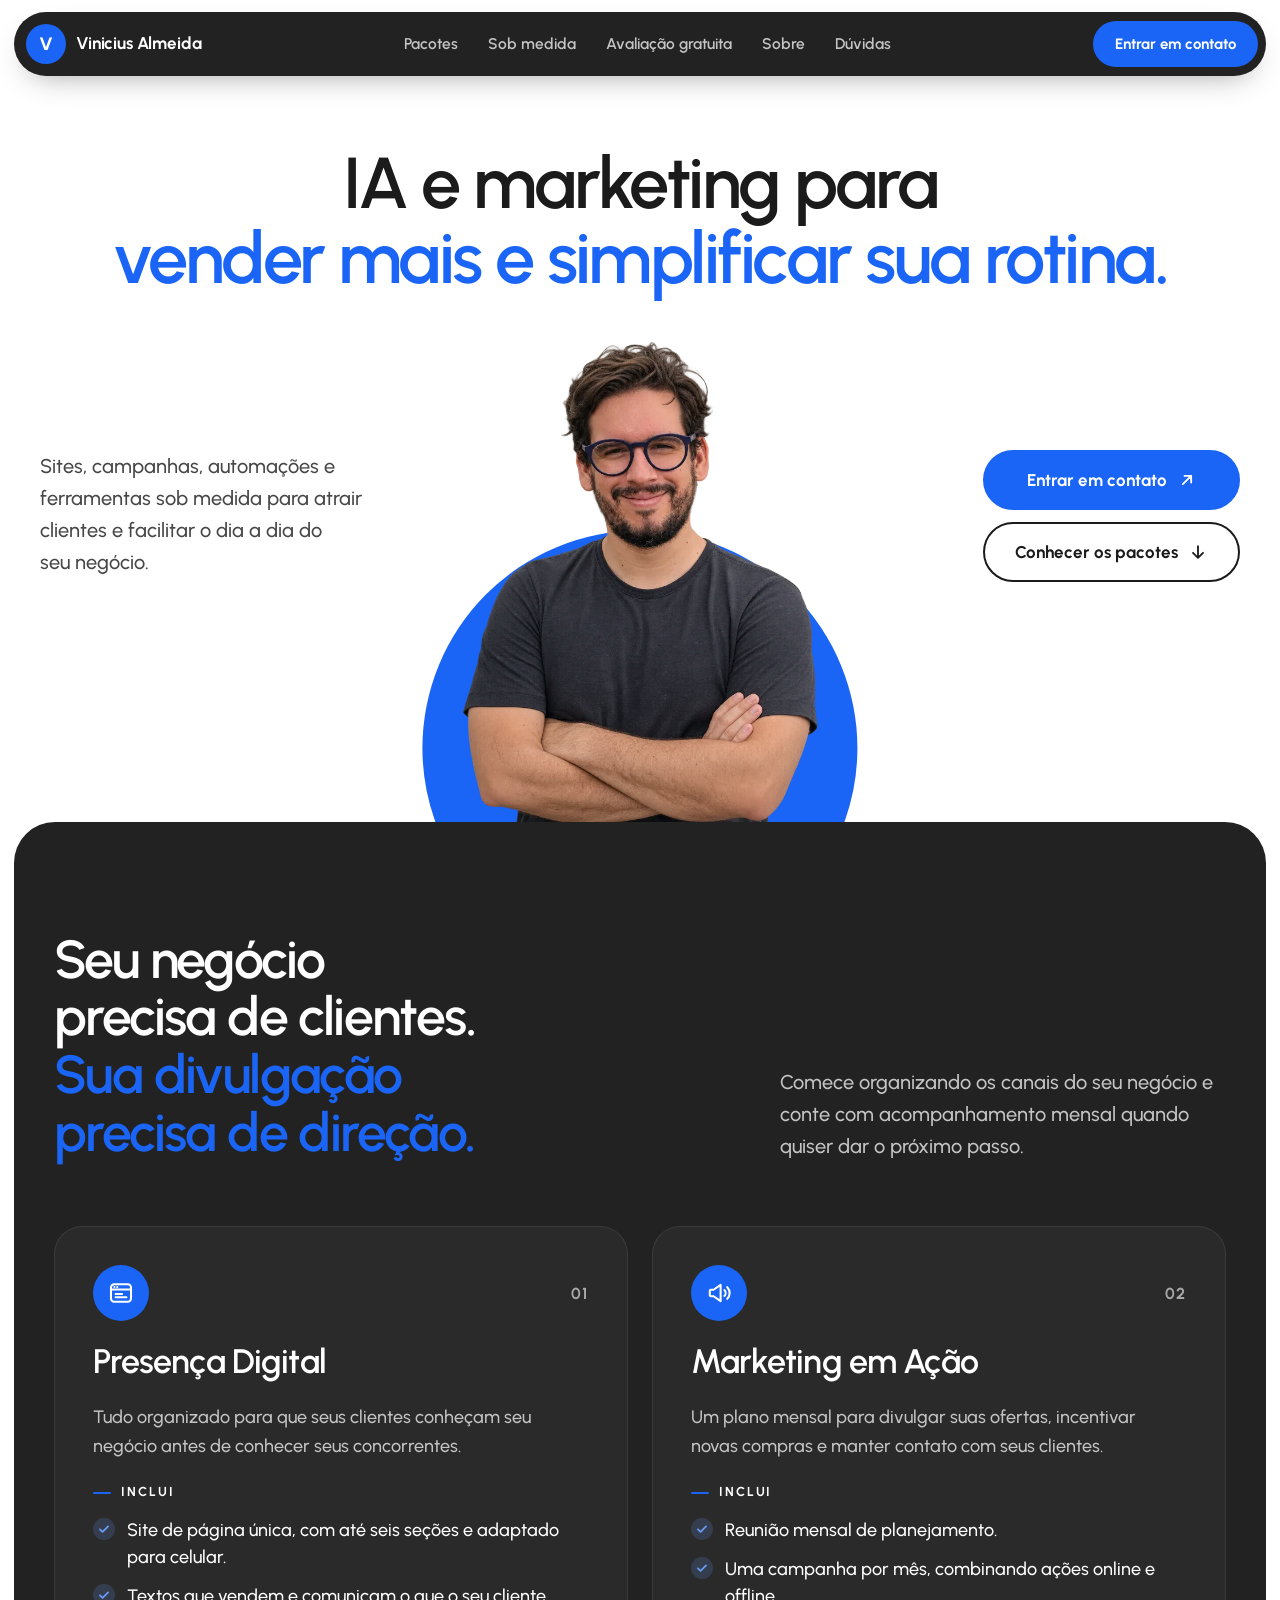
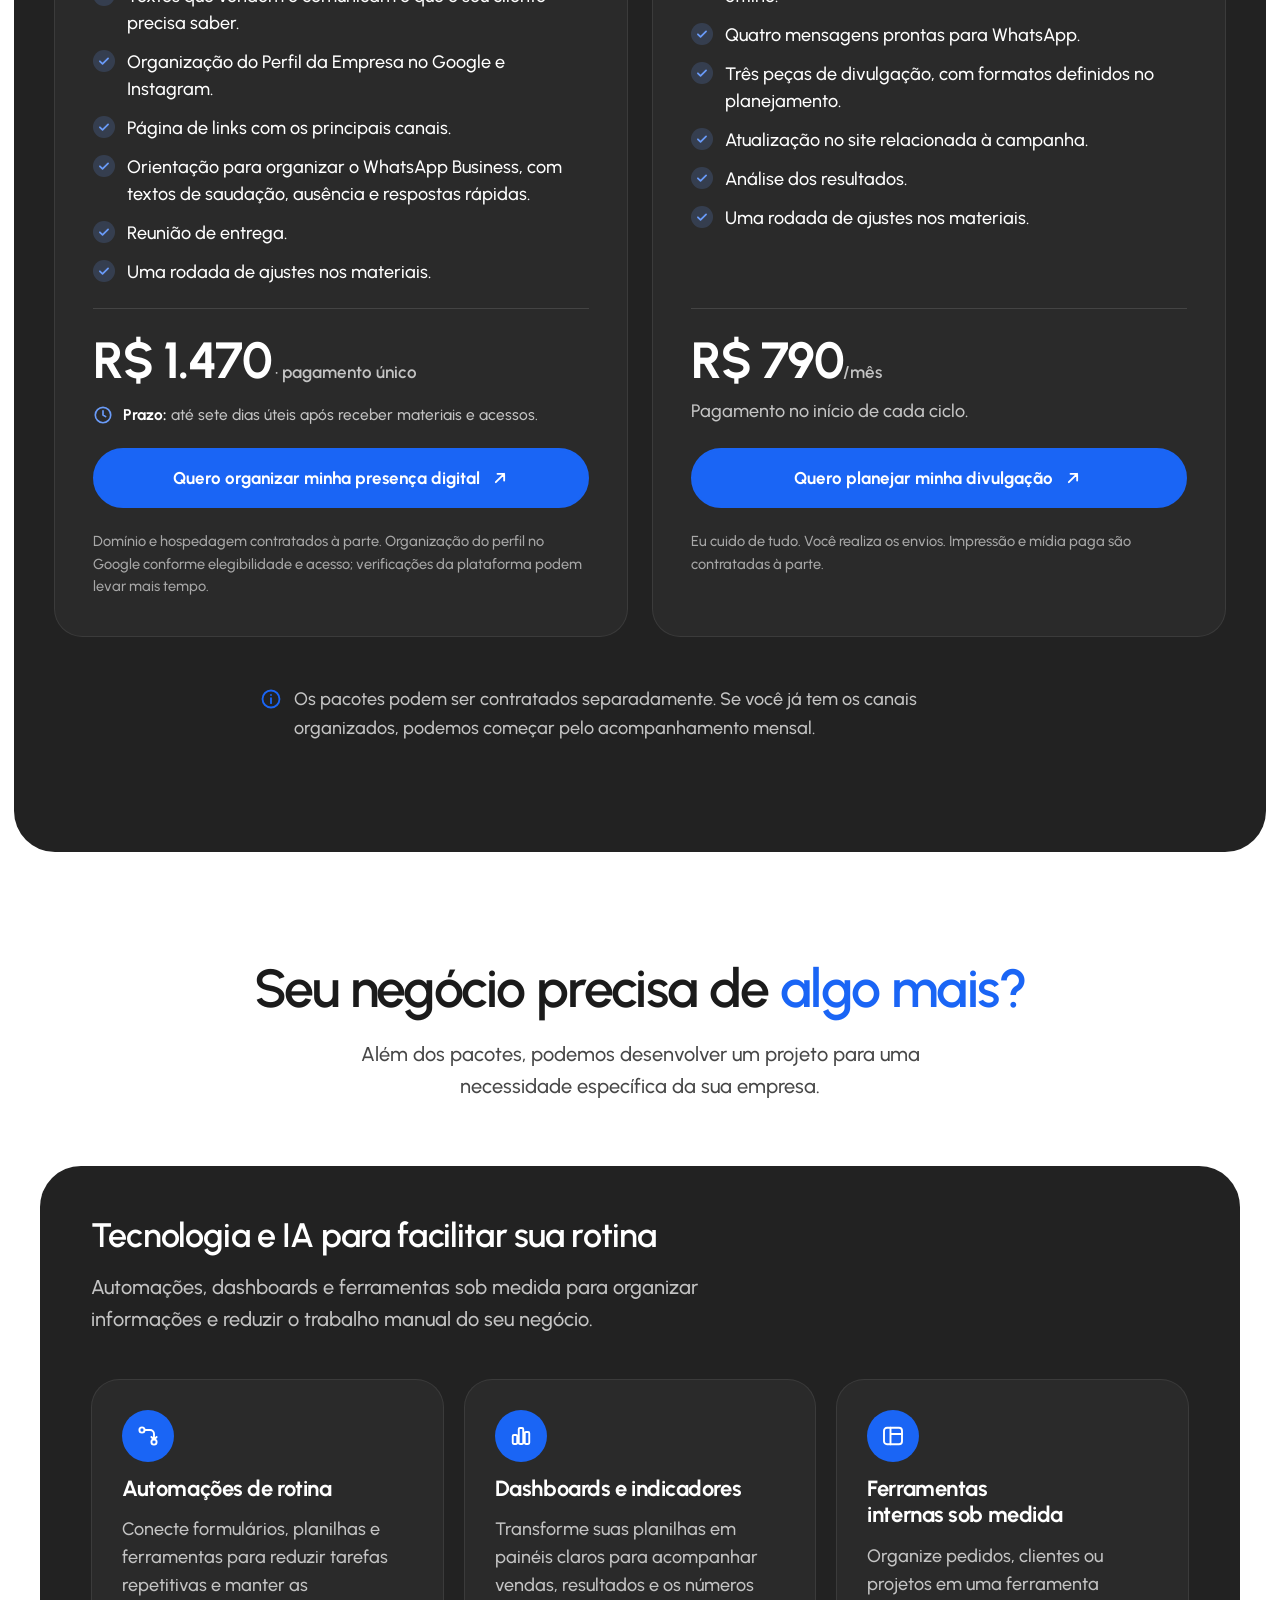
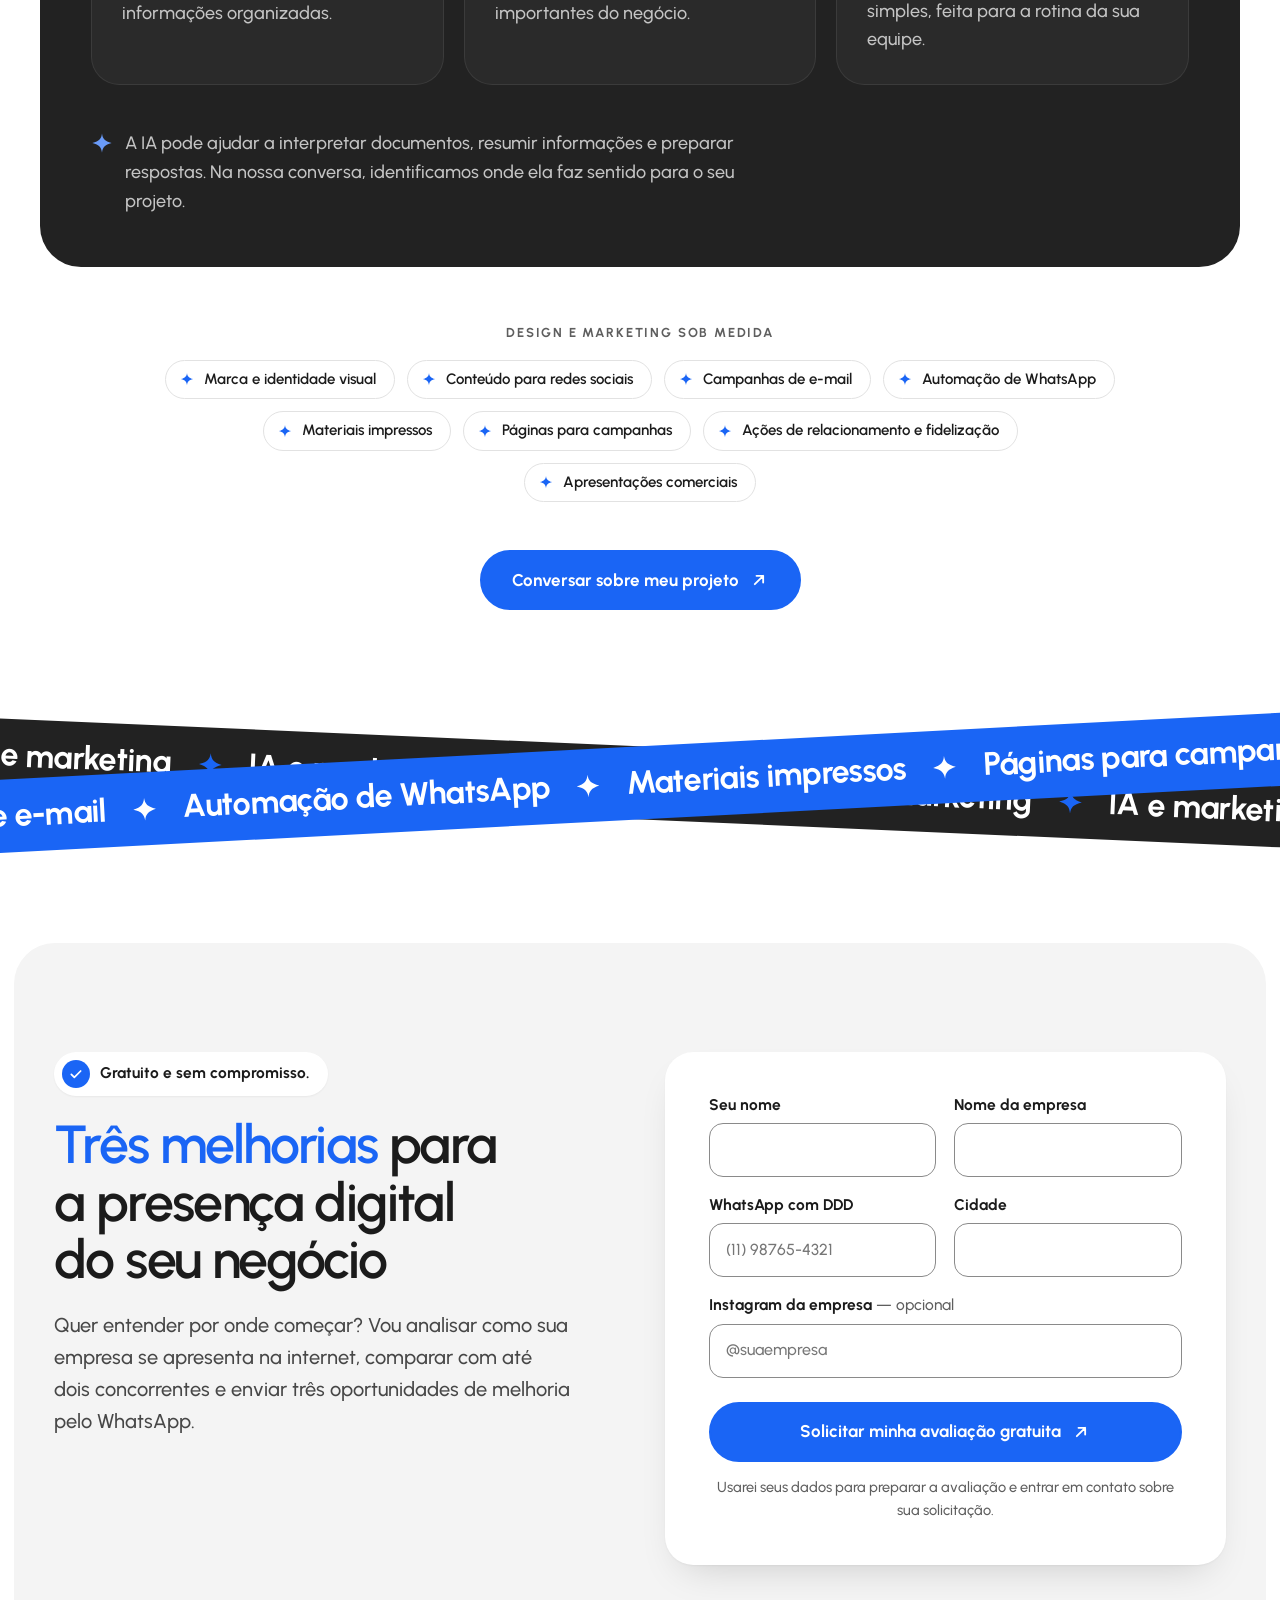
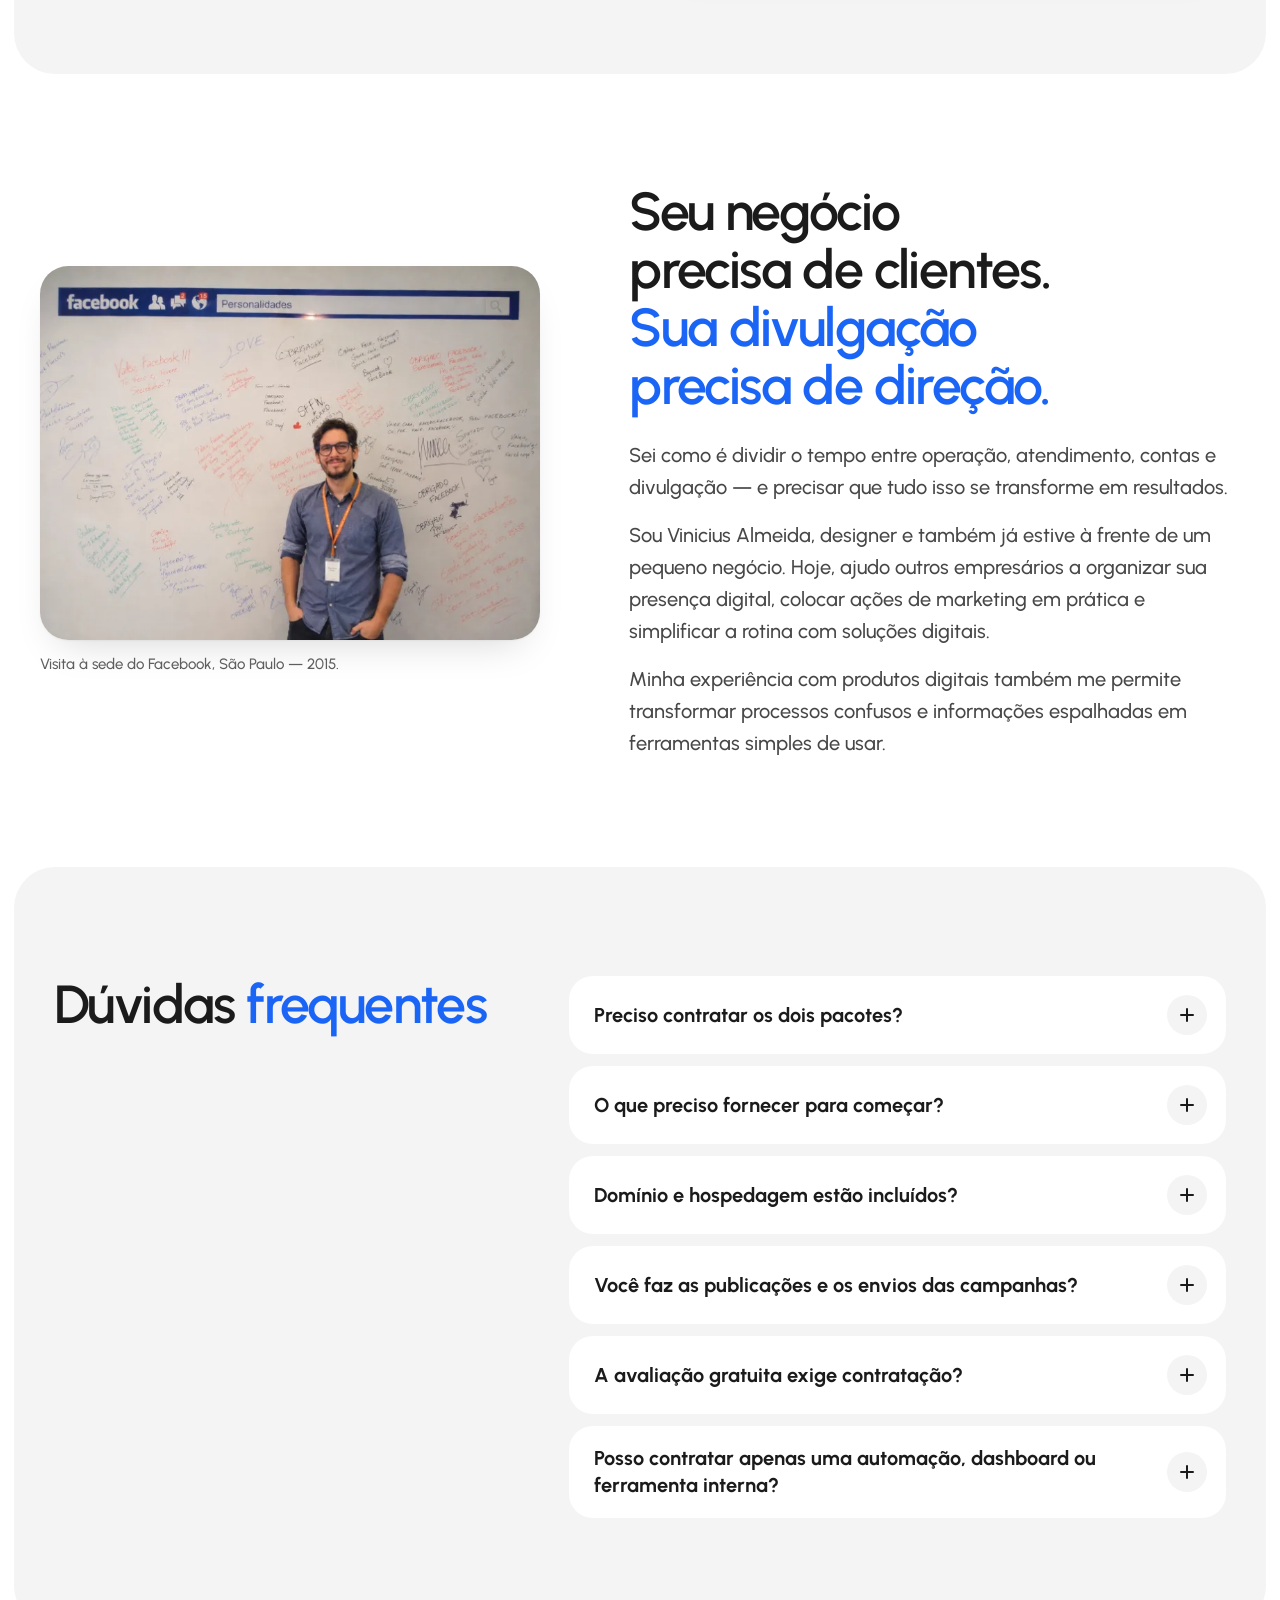
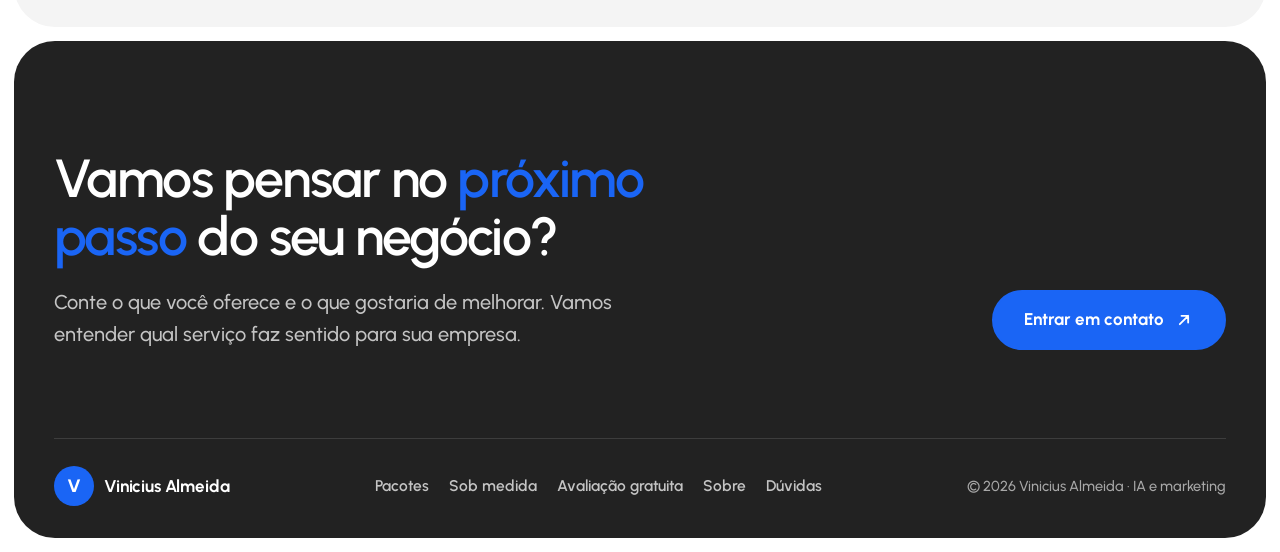
==== site/index.html @ 9812b0c0 "Reposiciona o site como IA e marketing - Abertura, título da página, descrições, rodapé e imagem de " ====
<!doctype html>
<html lang="pt-BR" class="no-js">
<head>
  <meta charset="utf-8">
  <meta name="viewport" content="width=device-width, initial-scale=1">
  <title>Vinicius Almeida · IA e marketing para pequenos negócios</title>
  <meta name="description" content="IA e marketing para pequenos negócios: sites, campanhas, automações e ferramentas sob medida para vender mais e simplificar a rotina. Avaliação gratuita.">
  <meta name="theme-color" content="#ffffff">

  <!-- Compartilhamento (WhatsApp, Facebook, LinkedIn, X) -->
  <meta property="og:type" content="website">
  <meta property="og:locale" content="pt_BR">
  <meta property="og:site_name" content="Vinicius Almeida · IA e marketing">
  <meta property="og:title" content="Vinicius Almeida · IA e marketing para pequenos negócios">
  <meta property="og:description" content="Sites, campanhas, automações e ferramentas sob medida para atrair clientes e facilitar o dia a dia do seu negócio.">
  <!-- Endereço do site. Com domínio próprio, troque "https://darling-griffin-170881.netlify.app"
       pelo domínio nestas três linhas (canonical, og:url e og:image). -->
  <link rel="canonical" href="https://darling-griffin-170881.netlify.app/">
  <meta property="og:url" content="https://darling-griffin-170881.netlify.app/">
  <meta property="og:image" content="https://darling-griffin-170881.netlify.app/assets/img/og-image.jpg">
  <meta property="og:image:width" content="1200">
  <meta property="og:image:height" content="630">
  <meta property="og:image:alt" content="Vinicius Almeida · IA e marketing para vender mais e simplificar sua rotina.">
  <meta name="twitter:card" content="summary_large_image">

  <link rel="icon" href="favicon.svg" type="image/svg+xml">
  <link rel="apple-touch-icon" href="assets/img/apple-touch-icon.png">

  <link rel="preconnect" href="https://fonts.googleapis.com">
  <link rel="preconnect" href="https://fonts.gstatic.com" crossorigin>
  <link rel="stylesheet" href="https://fonts.googleapis.com/css2?family=Urbanist:wght@400..800&display=swap">
  <link rel="stylesheet" href="assets/css/styles.css">

  <script>document.documentElement.classList.replace('no-js', 'js');</script>
  <script src="assets/js/config.js" defer></script>
  <script src="assets/js/main.js" defer></script>
</head>
<body>
  <a class="skip-link" href="#conteudo">Pular para o conteúdo</a>

  <!-- Ícones reutilizados na página -->
  <svg class="sprite" aria-hidden="true" focusable="false" xmlns="http://www.w3.org/2000/svg">
    <symbol id="i-arrow-up-right" viewBox="0 0 24 24"><path d="M7 17 17 7M9 7h8v8" fill="none" stroke="currentColor" stroke-width="2.2" stroke-linecap="round" stroke-linejoin="round"/></symbol>
    <symbol id="i-arrow-down" viewBox="0 0 24 24"><path d="M12 5v14m-6-6 6 6 6-6" fill="none" stroke="currentColor" stroke-width="2.2" stroke-linecap="round" stroke-linejoin="round"/></symbol>
    <symbol id="i-check" viewBox="0 0 24 24"><path d="m5 12.5 4.5 4.5L19 7.5" fill="none" stroke="currentColor" stroke-width="2.6" stroke-linecap="round" stroke-linejoin="round"/></symbol>
    <symbol id="i-spark" viewBox="0 0 24 24"><path d="M12 1.5c.7 5.6 2.9 8.4 10.5 10.5-7.6 2.1-9.8 4.9-10.5 10.5-.7-5.6-2.9-8.4-10.5-10.5C9.1 9.9 11.3 7.1 12 1.5Z" fill="currentColor"/></symbol>
    <symbol id="i-info" viewBox="0 0 24 24"><g fill="none" stroke="currentColor" stroke-width="2" stroke-linecap="round"><circle cx="12" cy="12" r="9.25"/><path d="M12 11v5.5M12 7.6v.01"/></g></symbol>
    <symbol id="i-clock" viewBox="0 0 24 24"><g fill="none" stroke="currentColor" stroke-width="2" stroke-linecap="round" stroke-linejoin="round"><circle cx="12" cy="12" r="9.25"/><path d="M12 7v5l3.2 2"/></g></symbol>
    <symbol id="i-browser" viewBox="0 0 24 24"><g fill="none" stroke="currentColor" stroke-width="1.9" stroke-linecap="round" stroke-linejoin="round"><rect x="2.75" y="4" width="18.5" height="16" rx="3"/><path d="M2.75 8.75h18.5M6 6.4h.01M8.6 6.4h.01M7 13h6M7 16h10"/></g></symbol>
    <symbol id="i-megaphone" viewBox="0 0 24 24"><g fill="none" stroke="currentColor" stroke-width="1.9" stroke-linecap="round" stroke-linejoin="round"><path d="M3.5 10v4a1 1 0 0 0 1 1H7l6.5 4.5v-15L7 9H4.5a1 1 0 0 0-1 1Z"/><path d="M17 9.2a4 4 0 0 1 0 5.6M19.6 6.6a7.6 7.6 0 0 1 0 10.8"/></g></symbol>
    <symbol id="i-flow" viewBox="0 0 24 24"><g fill="none" stroke="currentColor" stroke-width="1.9" stroke-linecap="round" stroke-linejoin="round"><circle cx="6" cy="6" r="2.6"/><circle cx="18" cy="18" r="2.6"/><path d="M8.6 6h5.4a4 4 0 0 1 4 4v5.4M15.4 13l2.6 2.6 2.6-2.6"/></g></symbol>
    <symbol id="i-chart" viewBox="0 0 24 24"><g fill="none" stroke="currentColor" stroke-width="1.9" stroke-linecap="round" stroke-linejoin="round"><rect x="3.75" y="11" width="4.5" height="9" rx="1.2"/><rect x="9.75" y="4" width="4.5" height="16" rx="1.2"/><rect x="15.75" y="8" width="4.5" height="12" rx="1.2"/></g></symbol>
    <symbol id="i-tool" viewBox="0 0 24 24"><g fill="none" stroke="currentColor" stroke-width="1.9" stroke-linecap="round" stroke-linejoin="round"><rect x="3" y="3.75" width="18" height="16.5" rx="3"/><path d="M9.5 3.75v16.5M9.5 10H21"/></g></symbol>
    <symbol id="i-alert" viewBox="0 0 24 24"><g fill="none" stroke="currentColor" stroke-width="2" stroke-linecap="round" stroke-linejoin="round"><path d="M10.3 4.2 2.6 17.5a2 2 0 0 0 1.7 3h15.4a2 2 0 0 0 1.7-3L13.7 4.2a2 2 0 0 0-3.4 0Z"/><path d="M12 9.5v4M12 17v.01"/></g></symbol>
  </svg>

  <!-- Aviso no topo (ex.: condição de Black Friday). Fica oculto até ser ativado em assets/js/config.js → avisoTopo. -->
  <div class="announcement" id="aviso-topo" role="region" aria-label="Aviso" hidden>
    <p class="announcement__inner">
      <svg class="icon" aria-hidden="true" focusable="false"><use href="#i-spark"/></svg>
      <span class="announcement__text"></span>
      <a class="announcement__link" hidden></a>
    </p>
  </div>

  <header class="site-header">
    <div class="site-header__bar">
      <a class="brand" href="#inicio">
        <span class="brand__mark" aria-hidden="true">V</span>
        <span class="brand__name">Vinicius Almeida</span>
      </a>

      <nav class="site-nav" id="site-nav" aria-label="Principal">
        <ul class="site-nav__list">
          <li><a href="#pacotes">Pacotes</a></li>
          <li><a href="#sob-medida">Sob medida</a></li>
          <li><a href="#avaliacao">Avaliação gratuita</a></li>
          <li><a href="#sobre">Sobre</a></li>
          <li><a href="#duvidas">Dúvidas</a></li>
        </ul>
        <a class="btn btn--primary btn--block site-nav__cta" data-whatsapp="contato">Entrar em contato</a>
      </nav>

      <a class="btn btn--primary btn--sm site-header__cta" data-whatsapp="contato">Entrar em contato</a>

      <button class="nav-toggle" type="button" aria-expanded="false" aria-controls="site-nav">
        <span class="sr-only">Abrir menu</span>
        <span class="nav-toggle__bars" aria-hidden="true"></span>
      </button>
    </div>
  </header>

  <main id="conteudo">

    <!-- 1. Abertura -->
    <section class="hero" id="inicio" aria-labelledby="hero-title">
      <div class="container hero__inner">
        <h1 class="hero__title" id="hero-title">IA e marketing para <span class="hl hl--block">vender mais e simplificar sua rotina.</span></h1>

        <div class="hero__grid">
          <p class="hero__lead">Sites, campanhas, automações e ferramentas sob medida para atrair clientes e facilitar o dia a dia do seu negócio.</p>

          <div class="hero__actions">
            <a class="btn btn--primary btn--lg" data-whatsapp="contato">
              Entrar em contato
              <svg class="icon" aria-hidden="true" focusable="false"><use href="#i-arrow-up-right"/></svg>
            </a>
            <a class="btn btn--outline btn--lg" href="#pacotes">
              Conhecer os pacotes
              <svg class="icon" aria-hidden="true" focusable="false"><use href="#i-arrow-down"/></svg>
            </a>
          </div>

          <div class="hero__visual">
            <span class="hero__circle" aria-hidden="true"></span>
            <img class="hero__photo"
                 src="assets/img/vinicius-almeida-960.webp"
                 srcset="assets/img/vinicius-almeida-640.webp 640w, assets/img/vinicius-almeida-960.webp 960w"
                 sizes="(min-width: 1080px) 420px, (min-width: 640px) 360px, 76vw"
                 width="960" height="1280"
                 alt="Vinicius Almeida sorrindo, de óculos e camiseta escura, com os braços cruzados."
                 fetchpriority="high">
          </div>
        </div>
      </div>
    </section>

    <!-- 2. Pacotes -->
    <section class="section section--dark packages" id="pacotes" aria-labelledby="pacotes-title">
      <div class="container">
        <div class="section-head section-head--split">
          <h2 class="section-title" id="pacotes-title">Seu negócio precisa de clientes. <span class="hl hl--block">Sua divulgação precisa de direção.</span></h2>
          <p class="section-intro">Comece organizando os canais do seu negócio e conte com acompanhamento mensal quando quiser dar o próximo passo.</p>
        </div>

        <div class="packages__grid">
          <article class="package" aria-labelledby="pacote-presenca">
            <div class="package__top">
              <span class="package__icon" aria-hidden="true"><svg class="icon"><use href="#i-browser"/></svg></span>
              <span class="package__index" aria-hidden="true">01</span>
            </div>
            <h3 class="package__title" id="pacote-presenca">Presença Digital</h3>
            <p class="package__desc">Tudo organizado para que seus clientes conheçam seu negócio antes de conhecer seus concorrentes.</p>
            <div class="package__includes">
              <p class="package__label">Inclui</p>
              <ul class="checklist" role="list">
                <li>Site de página única, com até seis seções e adaptado para celular.</li>
                <li>Textos que vendem e comunicam o que o seu cliente precisa saber.</li>
                <li>Organização do Perfil da Empresa no Google e Instagram.</li>
                <li>Página de links com os principais canais.</li>
                <li>Orientação para organizar o WhatsApp Business, com textos de saudação, ausência e respostas rápidas.</li>
                <li>Reunião de entrega.</li>
                <li>Uma rodada de ajustes nos materiais.</li>
              </ul>
            </div>
            <div class="package__pricing">
              <p class="price"><span class="price__value">R$ 1.470</span> <span class="price__unit price__unit--stack"><span class="price__sep">· </span>pagamento único</span></p>
              <p class="package__meta">
                <svg class="icon" aria-hidden="true" focusable="false"><use href="#i-clock"/></svg>
                <span><strong>Prazo:</strong> até sete dias úteis após receber materiais e acessos.</span>
              </p>
            </div>
            <a class="btn btn--primary btn--lg btn--block" data-whatsapp="presenca">
              Quero organizar minha presença digital
              <svg class="icon" aria-hidden="true" focusable="false"><use href="#i-arrow-up-right"/></svg>
            </a>
            <p class="package__note">Domínio e hospedagem contratados à parte. Organização do perfil no Google conforme elegibilidade e acesso; verificações da plataforma podem levar mais tempo.</p>
          </article>

          <article class="package" aria-labelledby="pacote-marketing">
            <div class="package__top">
              <span class="package__icon" aria-hidden="true"><svg class="icon"><use href="#i-megaphone"/></svg></span>
              <span class="package__index" aria-hidden="true">02</span>
            </div>
            <h3 class="package__title" id="pacote-marketing">Marketing em Ação</h3>
            <p class="package__desc">Um plano mensal para divulgar suas ofertas, incentivar novas compras e manter contato com seus clientes.</p>
            <div class="package__includes">
              <p class="package__label">Inclui</p>
              <ul class="checklist" role="list">
                <li>Reunião mensal de planejamento.</li>
                <li>Uma campanha por mês, combinando ações online e offline.</li>
                <li>Quatro mensagens prontas para WhatsApp.</li>
                <li>Três peças de divulgação, com formatos definidos no planejamento.</li>
                <li>Atualização no site relacionada à campanha.</li>
                <li>Análise dos resultados.</li>
                <li>Uma rodada de ajustes nos materiais.</li>
              </ul>
            </div>
            <div class="package__pricing">
              <p class="price"><span class="price__value">R$ 790</span><span class="price__unit">/mês</span></p>
              <p class="package__terms">Pagamento no início de cada ciclo.</p>
            </div>
            <a class="btn btn--primary btn--lg btn--block" data-whatsapp="marketing">
              Quero planejar minha divulgação
              <svg class="icon" aria-hidden="true" focusable="false"><use href="#i-arrow-up-right"/></svg>
            </a>
            <p class="package__note">Eu cuido de tudo. Você realiza os envios. Impressão e mídia paga são contratadas à parte.</p>
          </article>
        </div>

        <p class="packages__footnote">
          <svg class="icon" aria-hidden="true" focusable="false"><use href="#i-info"/></svg>
          <span>Os pacotes podem ser contratados separadamente. Se você já tem os canais organizados, podemos começar pelo acompanhamento mensal.</span>
        </p>
      </div>
    </section>

    <!-- 3. Soluções sob medida -->
    <section class="section custom" id="sob-medida" aria-labelledby="sob-medida-title">
      <div class="container">
        <div class="section-head section-head--center">
          <h2 class="section-title" id="sob-medida-title">Seu negócio precisa de <span class="hl">algo mais?</span></h2>
          <p class="section-intro">Além dos pacotes, podemos desenvolver um projeto para uma necessidade específica da sua empresa.</p>
        </div>

        <!-- Nova frente: tecnologia e IA. Projetos com escopo e orçamento próprios: não colocar preços, prazos ou promessas de resultado. -->
        <div class="tech" aria-labelledby="tech-title">
          <div class="tech__head">
            <h3 class="tech__title" id="tech-title">Tecnologia e IA para facilitar sua rotina</h3>
            <p class="tech__desc">Automações, dashboards e ferramentas sob medida para organizar informações e reduzir o trabalho manual do seu negócio.</p>
          </div>

          <ul class="tech__cards" role="list">
            <li class="tech-card">
              <span class="tech-card__icon" aria-hidden="true"><svg class="icon"><use href="#i-flow"/></svg></span>
              <h4 class="tech-card__title">Automações de rotina</h4>
              <p class="tech-card__text">Conecte formulários, planilhas e ferramentas para reduzir tarefas repetitivas e manter as informações organizadas.</p>
            </li>
            <li class="tech-card">
              <span class="tech-card__icon" aria-hidden="true"><svg class="icon"><use href="#i-chart"/></svg></span>
              <h4 class="tech-card__title">Dashboards e indicadores</h4>
              <p class="tech-card__text">Transforme suas planilhas em painéis claros para acompanhar vendas, resultados e os números importantes do negócio.</p>
            </li>
            <li class="tech-card">
              <span class="tech-card__icon" aria-hidden="true"><svg class="icon"><use href="#i-tool"/></svg></span>
              <h4 class="tech-card__title">Ferramentas internas sob medida</h4>
              <p class="tech-card__text">Organize pedidos, clientes ou projetos em uma ferramenta simples, feita para a rotina da sua equipe.</p>
            </li>
          </ul>

          <p class="tech__ai">
            <svg class="icon" aria-hidden="true" focusable="false"><use href="#i-spark"/></svg>
            <span>A IA pode ajudar a interpretar documentos, resumir informações e preparar respostas. Na nossa conversa, identificamos onde ela faz sentido para o seu projeto.</span>
          </p>
        </div>

        <!-- Serviços de design e marketing: lista complementar, com destaque menor que os cards acima. -->
        <div class="custom__more">
          <p class="custom__more-label">Design e marketing sob medida</p>
          <ul class="chips" role="list">
            <li>Marca e identidade visual</li>
            <li>Conteúdo para redes sociais</li>
            <li>Campanhas de e-mail</li>
            <li>Automação de WhatsApp</li>
            <li>Materiais impressos</li>
            <li>Páginas para campanhas</li>
            <li>Ações de relacionamento e fidelização</li>
            <li>Apresentações comerciais</li>
          </ul>
        </div>

        <div class="custom__cta">
          <a class="btn btn--primary btn--lg" data-whatsapp="sobMedida">
            Conversar sobre meu projeto
            <svg class="icon" aria-hidden="true" focusable="false"><use href="#i-arrow-up-right"/></svg>
          </a>
        </div>
      </div>

      <!-- Faixas decorativas (o conteúdo já está na lista acima) -->
      <div class="ribbons" aria-hidden="true">
        <div class="ribbon ribbon--back">
          <span>IA e marketing</span><svg class="icon"><use href="#i-spark"/></svg>
          <span>IA e marketing</span><svg class="icon"><use href="#i-spark"/></svg>
          <span>IA e marketing</span><svg class="icon"><use href="#i-spark"/></svg>
          <span>IA e marketing</span><svg class="icon"><use href="#i-spark"/></svg>
          <span>IA e marketing</span><svg class="icon"><use href="#i-spark"/></svg>
          <span>IA e marketing</span><svg class="icon"><use href="#i-spark"/></svg>
          <span>IA e marketing</span>
        </div>
        <div class="ribbon ribbon--front">
          <span>Marca e identidade visual</span><svg class="icon"><use href="#i-spark"/></svg>
          <span>Conteúdo para redes sociais</span><svg class="icon"><use href="#i-spark"/></svg>
          <span>Campanhas de e-mail</span><svg class="icon"><use href="#i-spark"/></svg>
          <span>Automação de WhatsApp</span><svg class="icon"><use href="#i-spark"/></svg>
          <span>Materiais impressos</span><svg class="icon"><use href="#i-spark"/></svg>
          <span>Páginas para campanhas</span><svg class="icon"><use href="#i-spark"/></svg>
          <span>Ações de relacionamento e fidelização</span><svg class="icon"><use href="#i-spark"/></svg>
          <span>Apresentações comerciais</span>
        </div>
      </div>
    </section>

    <!-- 4. Avaliação gratuita -->
    <section class="section section--mist evaluation" id="avaliacao" aria-labelledby="avaliacao-title">
      <div class="container evaluation__layout">
        <div class="evaluation__intro">
          <p class="badge">
            <svg class="icon" aria-hidden="true" focusable="false"><use href="#i-check"/></svg>
            Gratuito e sem compromisso.
          </p>
          <h2 class="section-title" id="avaliacao-title"><span class="hl">Três melhorias</span> para a presença digital do seu negócio</h2>
          <p class="section-intro">Quer entender por onde começar? Vou analisar como sua empresa se apresenta na internet, comparar com até dois concorrentes e enviar três oportunidades de melhoria pelo WhatsApp.</p>
        </div>

        <div class="form-card">
          <!-- Aviso exibido automaticamente enquanto o envio não estiver configurado (veja assets/js/config.js) -->
          <div class="form-notice" id="form-notice" hidden>
            <svg class="icon" aria-hidden="true" focusable="false"><use href="#i-alert"/></svg>
            <p><strong>Formulário temporariamente indisponível.</strong> <span id="form-notice-text">Em breve você poderá enviar sua solicitação por aqui.</span></p>
          </div>

          <!-- name, method e data-netlify permitem que o Netlify receba este formulário (veja README.md). -->
          <form class="lead-form" id="lead-form" name="avaliacao" method="post" data-netlify="true" netlify-honeypot="_gotcha" novalidate>
            <input type="hidden" name="form-name" value="avaliacao">
            <div class="form-grid">
              <div class="field">
                <label for="f-nome">Seu nome</label>
                <input id="f-nome" name="nome" type="text" autocomplete="name" maxlength="80" required aria-describedby="f-nome-erro">
                <p class="field__error" id="f-nome-erro"></p>
              </div>

              <div class="field">
                <label for="f-empresa">Nome da empresa</label>
                <input id="f-empresa" name="empresa" type="text" autocomplete="organization" maxlength="100" required aria-describedby="f-empresa-erro">
                <p class="field__error" id="f-empresa-erro"></p>
              </div>

              <div class="field">
                <label for="f-whatsapp">WhatsApp com DDD</label>
                <input id="f-whatsapp" name="whatsapp" type="tel" inputmode="tel" autocomplete="tel-national" maxlength="20" placeholder="(11) 98765-4321" required aria-describedby="f-whatsapp-erro">
                <p class="field__error" id="f-whatsapp-erro"></p>
              </div>

              <div class="field">
                <label for="f-cidade">Cidade</label>
                <input id="f-cidade" name="cidade" type="text" autocomplete="address-level2" maxlength="80" required aria-describedby="f-cidade-erro">
                <p class="field__error" id="f-cidade-erro"></p>
              </div>

              <div class="field field--full">
                <label for="f-instagram">Instagram da empresa <span class="field__optional">— opcional</span></label>
                <input id="f-instagram" name="instagram" type="text" autocomplete="off" autocapitalize="none" spellcheck="false" maxlength="100" placeholder="@suaempresa">
              </div>

              <!-- Campo anti-spam: fica invisível para as pessoas -->
              <div class="hp" aria-hidden="true">
                <label for="f-site">Deixe este campo em branco</label>
                <input id="f-site" name="_gotcha" type="text" tabindex="-1" autocomplete="off">
              </div>
            </div>

            <button class="btn btn--primary btn--lg btn--block lead-form__submit" type="submit">
              <span class="lead-form__label">Solicitar minha avaliação gratuita</span>
              <svg class="icon" aria-hidden="true" focusable="false"><use href="#i-arrow-up-right"/></svg>
            </button>
            <p class="form-privacy">Usarei seus dados para preparar a avaliação e entrar em contato sobre sua solicitação.</p>
            <div class="form-status" id="form-status" role="alert"></div>
          </form>

          <div class="form-success" id="form-success" tabindex="-1" hidden>
            <span class="form-success__icon" aria-hidden="true"><svg class="icon"><use href="#i-check"/></svg></span>
            <p class="form-success__title">Solicitação recebida!</p>
            <p>Vou analisar seu negócio e enviar sua avaliação pelo WhatsApp.</p>
          </div>
        </div>
      </div>
    </section>

    <!-- 5. Trabalhos e resultados — PREPARADA E OCULTA.
         Para exibir: remova o atributo "hidden" da <section> abaixo e acrescente
         <li><a href="#trabalhos">Trabalhos</a></li> no menu principal e no rodapé.
         Use apenas imagens, descrições e resultados reais, aprovados por cada cliente. -->
    <section class="section works" id="trabalhos" aria-labelledby="trabalhos-title" hidden>
      <div class="container">
        <div class="section-head section-head--split">
          <h2 class="section-title" id="trabalhos-title">Trabalhos e <span class="hl">resultados</span></h2>
          <!-- <p class="section-intro">Introdução da seção (opcional).</p> -->
        </div>

        <div class="works__grid">
          <article class="work-card">
            <div class="work-card__media">
              <!-- <img src="assets/img/trabalhos/dalice.webp" alt="Descreva a imagem" width="1200" height="900" loading="lazy"> -->
            </div>
            <div class="work-card__body">
              <h3 class="work-card__title">Dalice</h3>
              <!-- <p class="work-card__tags">Serviços realizados</p> -->
              <!-- <p class="work-card__desc">Descrição do projeto.</p> -->
              <!-- <p class="work-card__result">Resultado real e comprovado (opcional).</p> -->
            </div>
          </article>

          <article class="work-card">
            <div class="work-card__media">
              <!-- <img src="assets/img/trabalhos/kareuoka.webp" alt="Descreva a imagem" width="1200" height="900" loading="lazy"> -->
            </div>
            <div class="work-card__body">
              <h3 class="work-card__title">Kareuóka</h3>
              <!-- <p class="work-card__tags">Serviços realizados</p> -->
              <!-- <p class="work-card__desc">Descrição do projeto.</p> -->
              <!-- <p class="work-card__result">Resultado real e comprovado (opcional).</p> -->
            </div>
          </article>

          <article class="work-card">
            <div class="work-card__media">
              <!-- <img src="assets/img/trabalhos/estela-geromini.webp" alt="Descreva a imagem" width="1200" height="900" loading="lazy"> -->
            </div>
            <div class="work-card__body">
              <h3 class="work-card__title">Estela Geromini</h3>
              <!-- <p class="work-card__tags">Serviços realizados</p> -->
              <!-- <p class="work-card__desc">Descrição do projeto.</p> -->
              <!-- <p class="work-card__result">Resultado real e comprovado (opcional).</p> -->
            </div>
          </article>

          <!-- Outros projetos a selecionar: duplique um dos cards acima. -->
        </div>
      </div>
    </section>

    <!-- 6. Sobre mim -->
    <section class="section about" id="sobre" aria-labelledby="sobre-title">
      <div class="container about__layout">
        <figure class="about__visual">
          <img class="about__photo"
               src="assets/img/vinicius-almeida-sobre-720.webp"
               srcset="assets/img/vinicius-almeida-sobre-720.webp 720w, assets/img/vinicius-almeida-sobre-1200.webp 1200w"
               sizes="(min-width: 1120px) 500px, (min-width: 640px) 560px, 92vw"
               width="1200" height="900"
               alt="Vinicius Almeida sorrindo em frente a um mural do Facebook coberto de mensagens escritas à mão."
               loading="lazy" decoding="async">
          <figcaption class="about__caption">Visita à sede do Facebook, São Paulo&nbsp;— 2015.</figcaption>
        </figure>

        <div class="about__content">
          <h2 class="section-title" id="sobre-title">Seu negócio precisa de clientes. <span class="hl hl--block">Sua divulgação precisa de direção.</span></h2>
          <div class="about__text">
            <p>Sei como é dividir o tempo entre operação, atendimento, contas e divulgação&nbsp;— e precisar que tudo isso se transforme em resultados.</p>
            <p>Sou Vinicius Almeida, designer e também já estive à frente de um pequeno negócio. Hoje, ajudo outros empresários a organizar sua presença digital, colocar ações de marketing em prática e simplificar a rotina com soluções digitais.</p>
            <p>Minha experiência com produtos digitais também me permite transformar processos confusos e informações espalhadas em ferramentas simples de usar.</p>
          </div>
        </div>
      </div>
    </section>

    <!-- 7. Dúvidas frequentes -->
    <section class="section section--mist faq" id="duvidas" aria-labelledby="duvidas-title">
      <div class="container faq__layout">
        <div class="faq__head">
          <h2 class="section-title" id="duvidas-title">Dúvidas <span class="hl">frequentes</span></h2>
        </div>

        <div class="faq__list">
          <details class="faq-item">
            <summary><span>Preciso contratar os dois pacotes?</span><span class="faq-item__icon" aria-hidden="true"></span></summary>
            <div class="faq-item__body"><p>Não. O Presença Digital é um projeto pontual. O Marketing em Ação é um acompanhamento mensal opcional e também pode ser contratado por empresas que já tenham a estrutura necessária.</p></div>
          </details>
          <details class="faq-item">
            <summary><span>O que preciso fornecer para começar?</span><span class="faq-item__icon" aria-hidden="true"></span></summary>
            <div class="faq-item__body"><p>Informações sobre o negócio, logotipo, fotos e os acessos necessários. Eu oriento você sobre os materiais e desenvolvo os textos previstos no pacote.</p></div>
          </details>
          <details class="faq-item">
            <summary><span>Domínio e hospedagem estão incluídos?</span><span class="faq-item__icon" aria-hidden="true"></span></summary>
            <div class="faq-item__body"><p>São pagos separadamente por você, diretamente aos fornecedores. A configuração e a publicação do site estão incluídas no Presença Digital.</p></div>
          </details>
          <details class="faq-item">
            <summary><span>Você faz as publicações e os envios das campanhas?</span><span class="faq-item__icon" aria-hidden="true"></span></summary>
            <div class="faq-item__body"><p>No pacote mensal, entrego o planejamento e os materiais prontos. As publicações, os envios pelo WhatsApp e a execução local ficam com sua empresa.</p></div>
          </details>
          <details class="faq-item">
            <summary><span>A avaliação gratuita exige contratação?</span><span class="faq-item__icon" aria-hidden="true"></span></summary>
            <div class="faq-item__body"><p>Não. Você recebe três oportunidades de melhoria e decide se quer seguir por conta própria ou conversar sobre um serviço.</p></div>
          </details>
          <details class="faq-item">
            <summary><span>Posso contratar apenas uma automação, dashboard ou ferramenta interna?</span><span class="faq-item__icon" aria-hidden="true"></span></summary>
            <div class="faq-item__body"><p>Sim. Esses projetos são contratados separadamente dos pacotes. Primeiro, entendemos sua rotina e o que precisa melhorar; depois, definimos a solução, o prazo e o orçamento.</p></div>
          </details>
        </div>
      </div>
    </section>

    <!-- 8. Contato final -->
    <section class="section section--dark cta-final" id="contato" aria-labelledby="contato-title">
      <div class="container cta-final__layout">
        <div class="cta-final__text">
          <h2 class="section-title" id="contato-title">Vamos pensar no <span class="hl">próximo passo</span> do seu negócio?</h2>
          <p class="section-intro">Conte o que você oferece e o que gostaria de melhorar. Vamos entender qual serviço faz sentido para sua empresa.</p>
        </div>
        <a class="btn btn--primary btn--lg" data-whatsapp="contato">
          Entrar em contato
          <svg class="icon" aria-hidden="true" focusable="false"><use href="#i-arrow-up-right"/></svg>
        </a>
      </div>
    </section>
  </main>

  <footer class="site-footer">
    <div class="container site-footer__layout">
      <a class="brand" href="#inicio">
        <span class="brand__mark" aria-hidden="true">V</span>
        <span class="brand__name">Vinicius Almeida</span>
      </a>
      <nav class="site-footer__nav" aria-label="Rodapé">
        <ul>
          <li><a href="#pacotes">Pacotes</a></li>
          <li><a href="#sob-medida">Sob medida</a></li>
          <li><a href="#avaliacao">Avaliação gratuita</a></li>
          <li><a href="#sobre">Sobre</a></li>
          <li><a href="#duvidas">Dúvidas</a></li>
        </ul>
      </nav>
      <p class="site-footer__copy">© <span data-year>2026</span> Vinicius Almeida · IA e marketing</p>
    </div>
  </footer>

  <div class="toast" id="toast" role="status" aria-live="polite"></div>
</body>
</html>
---- site/assets/css/styles.css ----
/* ==========================================================================
   Vinicius Almeida · IA e marketing
   Folha de estilos única: tokens → base → componentes → seções.
   ========================================================================== */

/* ---------- Tokens ---------- */
:root {
  /* Cores */
  /* Cor principal: azul #1A65F5 (4,97:1 com texto branco). */
  --accent: #1A65F5;          /* formas, títulos em destaque e ícones */
  --accent-strong: #1A65F5;   /* botões com texto branco e detalhes pequenos sobre fundo claro */
  --accent-deep: #1551C4;     /* hover dos botões */
  --accent-soft: #6A9BF8;     /* ícones, detalhes pequenos e contorno de foco sobre o grafite (5,2:1) */
  --ink: #1B1B1B;
  --ink-soft: #474747;
  --muted: #5E5E5E;
  --line: #E2E2E2;
  --field-border: #8A8A8A;
  --paper: #FFFFFF;
  --mist: #F4F4F4;
  --graphite: #222222;
  --graphite-2: #2A2A2A;
  --on-dark: #FFFFFF;
  --on-dark-soft: #C4C4C4;
  --on-dark-faint: #A8A8A8;
  --danger: #B42318;

  /* Tipografia */
  --font: "Urbanist", ui-sans-serif, system-ui, -apple-system, "Segoe UI", Roboto, Arial, sans-serif;
  --fs-body: clamp(1.0625rem, 1.02rem + 0.18vw, 1.125rem);
  --fs-lead: clamp(1.0625rem, 1rem + 0.35vw, 1.25rem);
  --fs-h1: clamp(2.375rem, 1.25rem + 4.6vw, 4.5rem);
  --fs-h2: clamp(2rem, 1.35rem + 2.5vw, 3.375rem);
  --fs-h3: clamp(1.625rem, 1.35rem + 1vw, 2.125rem);

  /* Medidas */
  --container: 1200px;
  --gutter: clamp(16px, 4vw, 40px);
  --inset: clamp(8px, 1.1vw, 16px);
  --section-y: clamp(72px, 8.5vw, 128px);
  --radius-block: clamp(28px, 3.2vw, 48px);
  --radius-card: clamp(22px, 2.2vw, 32px);
  --radius-field: 14px;
  --header-offset: 104px;

  --shadow-card: 0 1px 2px rgba(0, 0, 0, .04), 0 18px 40px -18px rgba(0, 0, 0, .18);
  --focus: var(--accent-strong);
  color-scheme: light;
}

/* ---------- Base ---------- */
*,
*::before,
*::after { box-sizing: border-box; }

[hidden] { display: none !important; }

html {
  -webkit-text-size-adjust: 100%;
  text-size-adjust: 100%;
}

@media (prefers-reduced-motion: no-preference) {
  html { scroll-behavior: smooth; }
}

body {
  margin: 0;
  font-family: var(--font);
  font-size: var(--fs-body);
  font-weight: 500;
  line-height: 1.6;
  color: var(--ink);
  background: var(--paper);
  -webkit-font-smoothing: antialiased;
  -moz-osx-font-smoothing: grayscale;
}

h1, h2, h3, p, ul { margin: 0; }
ul { padding: 0; list-style: none; }
img, svg { display: block; }
img { max-width: 100%; height: auto; }
a { color: inherit; }
button, input { font: inherit; color: inherit; }
strong { font-weight: 700; }

:focus-visible {
  outline: 3px solid var(--focus);
  outline-offset: 3px;
}

[id] { scroll-margin-top: var(--header-offset); }

::selection { background: var(--accent); color: #fff; }

.sr-only {
  position: absolute !important;
  width: 1px;
  height: 1px;
  padding: 0;
  margin: -1px;
  overflow: hidden;
  clip: rect(0 0 0 0);
  white-space: nowrap;
  border: 0;
}

.sprite { position: absolute; width: 0; height: 0; overflow: hidden; }
.icon { width: 1.25em; height: 1.25em; flex: none; }

.container {
  width: 100%;
  max-width: calc(var(--container) + var(--gutter) * 2);
  margin-inline: auto;
  padding-inline: var(--gutter);
}

.hl { color: var(--accent); }
.hl--block { display: block; }

.skip-link {
  position: absolute;
  top: 12px;
  left: 16px;
  z-index: 200;
  padding: 12px 18px;
  border-radius: 999px;
  background: var(--ink);
  color: #fff;
  font-weight: 700;
  text-decoration: none;
  transform: translateY(-160%);
  transition: transform .2s ease;
}
.skip-link:focus { transform: none; }

/* ---------- Botões ---------- */
.btn {
  --btn-bg: var(--accent-strong);
  --btn-fg: #fff;
  --btn-border: var(--btn-bg);
  display: inline-flex;
  align-items: center;
  justify-content: center;
  gap: 10px;
  min-height: 52px;
  padding: 12px 24px;
  border: 2px solid var(--btn-border);
  border-radius: 999px;
  background: var(--btn-bg);
  color: var(--btn-fg);
  font-size: 1rem;
  font-weight: 700;
  line-height: 1.2;
  text-align: center;
  text-decoration: none;
  cursor: pointer;
  -webkit-tap-highlight-color: transparent;
  transition: background-color .2s ease, border-color .2s ease, color .2s ease, transform .2s ease;
}
.btn:hover { --btn-bg: var(--accent-deep); }
.btn:active { transform: translateY(1px); }
.btn:disabled { cursor: progress; opacity: .75; }
.btn .icon { width: 20px; height: 20px; transition: transform .2s ease; }
.btn--primary:hover .icon { transform: translate(2px, -2px); }

.btn--lg { min-height: 60px; padding: 14px 30px; font-size: 1.0625rem; }
.btn--sm { min-height: 46px; padding: 8px 20px; font-size: .9375rem; }
.btn--block { width: 100%; }

.btn--outline { --btn-bg: transparent; --btn-fg: var(--ink); --btn-border: var(--ink); }
.btn--outline:hover { --btn-bg: var(--ink); --btn-fg: #fff; --btn-border: var(--ink); }
.btn--outline:hover .icon { transform: translateY(2px); }

/* ---------- Aviso no topo (desativado por padrão; veja config.js → avisoTopo) ---------- */
.announcement {
  --focus: #fff;
  margin: 12px var(--inset) 0;
  padding: 10px 20px;
  border-radius: 18px;
  background: var(--accent-strong);
  color: #fff;
  font-size: .9375rem;
  font-weight: 600;
  line-height: 1.45;
  text-align: center;
}
.announcement__inner {
  display: flex;
  flex-wrap: wrap;
  align-items: center;
  justify-content: center;
  gap: 4px 10px;
  max-width: calc(var(--container) + var(--gutter) * 2);
  margin-inline: auto;
}
.announcement .icon { width: 16px; height: 16px; }

@media (max-width: 559.98px) {
  .announcement { padding: 10px 16px; }
  .announcement .icon { display: none; }
}
.announcement__link {
  color: #fff;
  font-weight: 700;
  text-decoration: underline;
  text-underline-offset: 3px;
}
.announcement__link:hover { text-decoration-thickness: 2px; }

/* ---------- Cabeçalho ---------- */
.site-header {
  position: sticky;
  top: 0;
  z-index: 50;
  padding: 12px var(--inset) 0;
}

.site-header__bar {
  --focus: var(--accent-soft);
  position: relative;
  display: flex;
  align-items: center;
  gap: 12px;
  max-width: calc(var(--container) + var(--gutter) * 2);
  min-height: 64px;
  margin-inline: auto;
  padding: 8px 8px 8px 12px;
  border-radius: 999px;
  background: var(--graphite);
  color: var(--on-dark);
  box-shadow: 0 12px 32px -16px rgba(0, 0, 0, .45);
}

.brand {
  display: inline-flex;
  align-items: center;
  gap: 10px;
  border-radius: 999px;
  font-size: 1.0625rem;
  font-weight: 700;
  letter-spacing: -0.01em;
  text-decoration: none;
  white-space: nowrap;
}

.brand__mark {
  display: grid;
  place-items: center;
  width: 40px;
  height: 40px;
  border-radius: 50%;
  background: var(--accent);
  color: #fff;
  font-size: 1.125rem;
  font-weight: 800;
  line-height: 1;
}

.site-nav { margin-inline: auto; }
.site-nav__list { display: flex; gap: 2px; }
.site-nav__list a {
  display: block;
  padding: 10px 14px;
  border-radius: 999px;
  color: var(--on-dark-soft);
  font-size: .96875rem;
  font-weight: 600;
  text-decoration: none;
  transition: color .2s ease, background-color .2s ease;
}
.site-nav__list a:hover,
.site-nav__list a.is-active { color: #fff; background: rgba(255, 255, 255, .09); }

.site-nav__cta { display: none; }

.nav-toggle {
  display: none;
  place-items: center;
  width: 48px;
  height: 48px;
  margin-left: 4px;
  padding: 0;
  border: 0;
  border-radius: 50%;
  background: rgba(255, 255, 255, .1);
  color: #fff;
  cursor: pointer;
}

.nav-toggle__bars,
.nav-toggle__bars::before,
.nav-toggle__bars::after {
  display: block;
  width: 20px;
  height: 2px;
  border-radius: 2px;
  background: currentColor;
  transition: transform .25s ease, background-color .2s ease;
}
.nav-toggle__bars { position: relative; }
.nav-toggle__bars::before,
.nav-toggle__bars::after { content: ""; position: absolute; left: 0; }
.nav-toggle__bars::before { top: -6px; }
.nav-toggle__bars::after { top: 6px; }
.nav-toggle[aria-expanded="true"] .nav-toggle__bars { background: transparent; }
.nav-toggle[aria-expanded="true"] .nav-toggle__bars::before { transform: translateY(6px) rotate(45deg); }
.nav-toggle[aria-expanded="true"] .nav-toggle__bars::after { transform: translateY(-6px) rotate(-45deg); }

@media (max-width: 1079.98px) {
  .nav-toggle { display: grid; }
  .site-header__cta { margin-left: auto; }

  .js .site-nav {
    position: absolute;
    top: calc(100% + 8px);
    right: 0;
    left: 0;
    display: none;
    margin: 0;
    padding: 10px;
    border-radius: 28px;
    background: var(--graphite);
    box-shadow: 0 24px 48px -20px rgba(0, 0, 0, .5);
  }
  .js .site-nav.is-open { display: block; }
  .js .site-nav__list { flex-direction: column; }
  .js .site-nav__list a { padding: 14px 18px; font-size: 1.0625rem; }

  /* Sem JavaScript, o menu aparece aberto, em linhas. */
  .no-js .site-header__bar { flex-wrap: wrap; border-radius: 28px; }
  .no-js .site-nav { order: 3; width: 100%; }
  .no-js .site-nav__list { flex-wrap: wrap; }
  .no-js .nav-toggle { display: none; }
}

@media (max-width: 559.98px) {
  .site-header__cta { display: none; }
  .nav-toggle { margin-left: auto; }
  .site-nav__cta { display: flex; margin-top: 8px; }
}

/* ---------- Seções: estrutura comum ---------- */
.section { padding-block: var(--section-y); }

.section--dark {
  --focus: var(--accent-soft);
  margin-inline: var(--inset);
  border-radius: var(--radius-block);
  background: var(--graphite);
  color: var(--on-dark);
}

.section--mist {
  margin-inline: var(--inset);
  border-radius: var(--radius-block);
  background: var(--mist);
}

.section-head {
  display: grid;
  gap: 20px;
  margin-bottom: clamp(36px, 5vw, 64px);
}
.section-head--center { justify-items: center; text-align: center; }
.section-head--center .section-intro { max-width: 52ch; }

.section-title {
  font-size: var(--fs-h2);
  font-weight: 600;
  line-height: 1.08;
  letter-spacing: -0.03em;
  text-wrap: balance;
}

.section-intro {
  max-width: 48ch;
  color: var(--ink-soft);
  font-size: var(--fs-lead);
  text-wrap: pretty;
}
.section--dark .section-intro { color: var(--on-dark-soft); }

@media (min-width: 900px) {
  .section-head--split {
    grid-template-columns: minmax(0, 1.5fr) minmax(0, 1fr);
    align-items: end;
    column-gap: 56px;
  }
}

/* ---------- 1. Abertura ---------- */
.hero {
  overflow: hidden;
  padding-top: clamp(40px, 5.5vw, 72px);
}

.hero__inner {
  display: flex;
  flex-direction: column;
  align-items: center;
  text-align: center;
}

.hero__title {
  max-width: 15em;
  font-size: var(--fs-h1);
  font-weight: 600;
  line-height: 1.04;
  letter-spacing: -0.035em;
  text-wrap: balance;
}

.hero__grid {
  display: grid;
  grid-template-areas: "lead" "actions" "visual";
  justify-items: center;
  gap: 28px;
  width: 100%;
  margin-top: clamp(20px, 3vw, 40px);
}

.hero__lead {
  grid-area: lead;
  max-width: 34ch;
  color: var(--ink-soft);
  font-size: var(--fs-lead);
  text-wrap: pretty;
}

.hero__actions {
  grid-area: actions;
  display: flex;
  flex-wrap: wrap;
  justify-content: center;
  gap: 12px;
}

.hero__visual {
  grid-area: visual;
  position: relative;
  width: min(100%, 420px);
  margin-top: 12px;
  overflow: hidden;
}

.hero__circle {
  position: absolute;
  bottom: 0;
  left: 50%;
  width: 100%;
  aspect-ratio: 1;
  border-radius: 50%;
  background: var(--accent);
  transform: translate(-50%, 33%);
}

.hero__photo {
  position: relative;
  width: 84%;
  margin-inline: auto;
}

@media (max-width: 559.98px) {
  .hero__actions { flex-direction: column; width: 100%; }
}

@media (min-width: 1080px) {
  .hero__grid {
    /* O retrato encolhe um pouco entre 1080 e 1350 px para os botões caberem em uma linha. */
    grid-template-columns: minmax(0, 1fr) minmax(0, clamp(340px, 34vw, 460px)) minmax(0, 1fr);
    grid-template-areas: "lead visual actions";
    align-items: start;
    justify-items: stretch;
    column-gap: 32px;
  }
  .hero__actions .btn { white-space: nowrap; }
  .hero__lead {
    justify-self: start;
    max-width: 28ch;
    margin-top: clamp(48px, 9vw, 140px);
    text-align: left;
  }
  .hero__actions {
    justify-self: end;
    flex-direction: column;
    align-items: stretch;
    margin-top: clamp(48px, 9vw, 140px);
  }
  .hero__visual { width: 100%; margin-top: 0; }
}

/* ---------- 2. Pacotes ---------- */
.packages__grid { display: grid; gap: 20px; }

.package {
  display: flex;
  flex-direction: column;
  gap: 22px;
  padding: clamp(24px, 3vw, 40px);
  border: 1px solid rgba(255, 255, 255, .08);
  border-radius: var(--radius-card);
  background: var(--graphite-2);
}

@media (min-width: 900px) {
  .packages__grid {
    grid-template-columns: repeat(2, minmax(0, 1fr));
    column-gap: 24px;
    row-gap: 0;
  }

  /* Alinha título, lista, preço e botão entre os dois cards. */
  @supports (grid-template-rows: subgrid) {
    .package {
      display: grid;
      grid-row: span 7;
      grid-template-rows: subgrid;
      row-gap: 22px;
    }
  }
}

.package__top {
  display: flex;
  align-items: center;
  justify-content: space-between;
}

.package__icon {
  display: grid;
  place-items: center;
  width: 56px;
  height: 56px;
  border-radius: 50%;
  background: var(--accent);
  color: #fff;
}
.package__icon .icon { width: 26px; height: 26px; }

.package__index {
  color: var(--on-dark-faint);
  font-size: 1rem;
  font-weight: 700;
  letter-spacing: .08em;
}

.package__title {
  font-size: var(--fs-h3);
  font-weight: 600;
  line-height: 1.1;
  letter-spacing: -0.025em;
}

.package__desc { color: var(--on-dark-soft); }

.package__label {
  display: flex;
  align-items: center;
  gap: 10px;
  margin-bottom: 14px;
  font-size: .8125rem;
  font-weight: 700;
  letter-spacing: .14em;
  text-transform: uppercase;
}
.package__label::before {
  content: "";
  width: 18px;
  height: 2px;
  border-radius: 2px;
  background: var(--accent);
}

.checklist { display: grid; gap: 12px; }
.checklist li {
  position: relative;
  padding-left: 34px;
  line-height: 1.5;
}
.checklist li::before {
  content: "";
  position: absolute;
  top: .05em;
  left: 0;
  width: 22px;
  height: 22px;
  border-radius: 50%;
  background: rgba(106, 155, 248, .18) url("data:image/svg+xml,%3Csvg xmlns='http://www.w3.org/2000/svg' viewBox='0 0 24 24'%3E%3Cpath d='m5 12.5 4.5 4.5L19 7.5' fill='none' stroke='%236A9BF8' stroke-width='3' stroke-linecap='round' stroke-linejoin='round'/%3E%3C/svg%3E") center / 14px no-repeat;
}

.package__pricing {
  display: grid;
  align-content: start;
  gap: 8px;
  padding-top: 24px;
  border-top: 1px solid rgba(255, 255, 255, .12);
}

.price { line-height: 1.1; }
.price__value {
  font-size: clamp(2.375rem, 1.9rem + 1.6vw, 3.25rem);
  font-weight: 700;
  letter-spacing: -0.03em;
}
.price__unit {
  color: var(--on-dark-soft);
  font-size: 1.0625rem;
  font-weight: 600;
  white-space: nowrap;
}

/* Em telas estreitas, "pagamento único" desce para a linha de baixo, sem o separador. */
@media (max-width: 479.98px) {
  .price__unit--stack { display: block; margin-top: 6px; }
  .price__unit--stack .price__sep { display: none; }
}

.package__terms { color: var(--on-dark-soft); }

.package__meta {
  display: flex;
  gap: 10px;
  margin-top: 6px;
  color: var(--on-dark-soft);
  font-size: .96875rem;
  line-height: 1.5;
}
.package__meta .icon { width: 20px; height: 20px; margin-top: 2px; color: var(--accent-soft); }
.package__meta strong { color: #fff; }

.package__note {
  color: var(--on-dark-faint);
  font-size: .90625rem;
  line-height: 1.55;
}

.packages__footnote {
  display: flex;
  align-items: flex-start;
  justify-content: center;
  gap: 12px;
  max-width: 760px;
  margin: clamp(32px, 4vw, 48px) auto 0;
  color: var(--on-dark-soft);
}
.packages__footnote .icon { width: 22px; height: 22px; margin-top: 3px; color: var(--accent); }

/* ---------- 3. Avaliação gratuita ---------- */
.evaluation__layout {
  display: grid;
  gap: clamp(32px, 5vw, 48px);
}

.evaluation__intro {
  display: grid;
  align-content: start;
  justify-items: start;
  gap: 20px;
}

@media (min-width: 960px) {
  .evaluation__layout {
    grid-template-columns: minmax(0, 1fr) minmax(0, 1.05fr);
    align-items: start;
    column-gap: clamp(40px, 6vw, 88px);
  }
  .evaluation__intro { position: sticky; top: var(--header-offset); }
}

.badge {
  display: inline-flex;
  align-items: center;
  gap: 10px;
  padding: 8px 18px 8px 8px;
  border-radius: 999px;
  background: #fff;
  font-size: .96875rem;
  font-weight: 700;
  box-shadow: 0 1px 2px rgba(0, 0, 0, .05);
}
.badge .icon {
  width: 28px;
  height: 28px;
  padding: 6px;
  border-radius: 50%;
  background: var(--accent-strong);
  color: #fff;
}

.form-card {
  padding: clamp(24px, 3.4vw, 44px);
  border-radius: var(--radius-card);
  background: #fff;
  box-shadow: var(--shadow-card);
}

.form-notice {
  display: flex;
  gap: 12px;
  margin-bottom: 22px;
  padding: 14px 16px;
  border: 1px solid #F0C88C;
  border-radius: var(--radius-field);
  background: #FFF6E8;
  color: #5C3600;
  font-size: .96875rem;
  line-height: 1.5;
}
.form-notice .icon { width: 22px; height: 22px; margin-top: 1px; color: #A35A00; }
.form-notice a { color: inherit; font-weight: 700; }

.form-grid { display: grid; gap: 18px; }

@media (min-width: 640px) {
  .form-grid { grid-template-columns: repeat(2, minmax(0, 1fr)); }
  .field--full { grid-column: 1 / -1; }
}

.field { display: grid; align-content: start; gap: 8px; }

.field label {
  font-size: .96875rem;
  font-weight: 700;
  line-height: 1.3;
}

.field__optional { color: var(--muted); font-weight: 500; }

.field input {
  width: 100%;
  min-height: 54px;
  padding: 12px 16px;
  border: 1.5px solid var(--field-border);
  border-radius: var(--radius-field);
  background: #fff;
  font-size: 1rem;
  font-weight: 500;
  line-height: 1.3;
  appearance: none;
  transition: border-color .2s ease, box-shadow .2s ease;
}
.field input::placeholder { color: #767676; opacity: 1; }
.field input:hover { border-color: #5E5E5E; }
.field input:focus { outline: none; border-color: var(--accent-strong); box-shadow: 0 0 0 4px rgba(26, 101, 245, .22); }

.field__error {
  display: none;
  color: var(--danger);
  font-size: .90625rem;
  font-weight: 600;
  line-height: 1.4;
}
.field.is-invalid .field__error { display: block; }
.field.is-invalid input { border-color: var(--danger); }
.field.is-invalid input:focus { box-shadow: 0 0 0 4px rgba(180, 35, 24, .2); }

/* Campo anti-spam */
.hp {
  position: absolute;
  left: -9999px;
  width: 1px;
  height: 1px;
  overflow: hidden;
}

.lead-form__submit { margin-top: 24px; }

.form-privacy {
  margin-top: 14px;
  color: var(--muted);
  font-size: .90625rem;
  text-align: center;
  text-wrap: pretty;
}

.form-status {
  margin-top: 16px;
  padding: 14px 16px;
  border: 1px solid #F1B0A8;
  border-radius: var(--radius-field);
  background: #FEF1EF;
  color: #7A1A10;
  font-size: .96875rem;
  font-weight: 600;
  line-height: 1.5;
}
.form-status:empty { display: none; }
.form-status a { color: inherit; font-weight: 700; }

.form-success {
  display: grid;
  justify-items: center;
  gap: 12px;
  padding: clamp(24px, 4vw, 48px) 8px;
  text-align: center;
}
.form-success:focus { outline: none; }
.form-success__icon {
  display: grid;
  place-items: center;
  width: 64px;
  height: 64px;
  border-radius: 50%;
  background: var(--accent-strong);
  color: #fff;
}
.form-success__icon .icon { width: 30px; height: 30px; }
.form-success__title {
  font-size: clamp(1.5rem, 1.2rem + 1vw, 2rem);
  font-weight: 700;
  letter-spacing: -0.02em;
}
.form-success p:last-child { max-width: 34ch; color: var(--ink-soft); }

/* ---------- 3. Soluções sob medida ---------- */
.custom { padding-bottom: clamp(40px, 5vw, 64px); }

/* Bloco em destaque: tecnologia e IA */
.tech {
  --focus: var(--accent-soft);
  display: grid;
  gap: clamp(28px, 4vw, 44px);
  padding: clamp(24px, 4vw, 56px);
  border-radius: var(--radius-block);
  background: var(--graphite);
  color: var(--on-dark);
}

.tech__head { display: grid; gap: 16px; max-width: 46rem; }

.tech__title {
  font-size: var(--fs-h3);
  font-weight: 600;
  line-height: 1.1;
  letter-spacing: -0.025em;
  text-wrap: balance;
}

.tech__desc {
  max-width: 52ch;
  color: var(--on-dark-soft);
  font-size: var(--fs-lead);
  text-wrap: pretty;
}

.tech__cards { display: grid; gap: 16px; }

@media (min-width: 880px) {
  .tech__cards { grid-template-columns: repeat(3, minmax(0, 1fr)); gap: 20px; }
}

.tech-card {
  display: grid;
  align-content: start;
  gap: 14px;
  padding: clamp(22px, 2.4vw, 30px);
  border: 1px solid rgba(255, 255, 255, .08);
  border-radius: var(--radius-card);
  background: var(--graphite-2);
}

.tech-card__icon {
  display: grid;
  place-items: center;
  width: 52px;
  height: 52px;
  border-radius: 50%;
  background: var(--accent);
  color: #fff;
}
.tech-card__icon .icon { width: 24px; height: 24px; }

.tech-card__title {
  margin: 0;
  font-size: 1.375rem;
  font-weight: 700;
  letter-spacing: -0.02em;
  line-height: 1.2;
  text-wrap: balance;
}

.tech-card__text { color: var(--on-dark-soft); line-height: 1.55; }

.tech__ai {
  display: flex;
  align-items: flex-start;
  gap: 12px;
  max-width: 64ch;
  color: var(--on-dark-soft);
}
.tech__ai .icon { flex: none; width: 22px; height: 22px; margin-top: 3px; color: var(--accent-soft); }

/* Lista complementar de design e marketing: hierarquia secundária */
.custom__more {
  display: grid;
  justify-items: center;
  gap: 16px;
  margin-top: clamp(36px, 5vw, 56px);
}

.custom__more-label {
  color: var(--muted);
  font-size: .8125rem;
  font-weight: 700;
  letter-spacing: .14em;
  text-transform: uppercase;
}

.custom__more .chips li {
  padding: 9px 18px 9px 14px;
  font-size: .9375rem;
}
.custom__more .chips li::before { width: 14px; height: 14px; }

.chips {
  display: flex;
  flex-wrap: wrap;
  justify-content: center;
  gap: 12px;
  max-width: 980px;
  margin-inline: auto;
}
.chips li {
  display: inline-flex;
  align-items: center;
  gap: 10px;
  max-width: 100%;
  padding: 12px 22px 12px 16px;
  border: 1.5px solid var(--line);
  border-radius: 999px;
  background: #fff;
  font-weight: 600;
  line-height: 1.3;
}
.chips li::before {
  content: "";
  flex: none;
  width: 16px;
  height: 16px;
  background: var(--accent);
  -webkit-mask: url("data:image/svg+xml,%3Csvg xmlns='http://www.w3.org/2000/svg' viewBox='0 0 24 24'%3E%3Cpath d='M12 1.5c.7 5.6 2.9 8.4 10.5 10.5-7.6 2.1-9.8 4.9-10.5 10.5-.7-5.6-2.9-8.4-10.5-10.5C9.1 9.9 11.3 7.1 12 1.5Z'/%3E%3C/svg%3E") center / contain no-repeat;
  mask: url("data:image/svg+xml,%3Csvg xmlns='http://www.w3.org/2000/svg' viewBox='0 0 24 24'%3E%3Cpath d='M12 1.5c.7 5.6 2.9 8.4 10.5 10.5-7.6 2.1-9.8 4.9-10.5 10.5-.7-5.6-2.9-8.4-10.5-10.5C9.1 9.9 11.3 7.1 12 1.5Z'/%3E%3C/svg%3E") center / contain no-repeat;
}

@media (max-width: 559.98px) {
  .chips { gap: 8px; }
  .chips li { gap: 8px; padding: 10px 16px 10px 12px; font-size: .9375rem; }
  .chips li::before { width: 14px; height: 14px; }
}

.custom__cta {
  display: flex;
  justify-content: center;
  margin-top: clamp(32px, 4vw, 48px);
}

.ribbons {
  position: relative;
  height: clamp(140px, 15vw, 220px);
  margin-top: clamp(48px, 6vw, 88px);
  overflow: hidden;
}

.ribbon {
  position: absolute;
  top: 50%;
  left: 50%;
  display: flex;
  align-items: center;
  justify-content: center;
  gap: clamp(16px, 2vw, 28px);
  width: 130%;
  padding-block: clamp(14px, 1.6vw, 22px);
  color: #fff;
  font-size: clamp(1.25rem, .9rem + 1.4vw, 2.125rem);
  font-weight: 700;
  letter-spacing: -0.02em;
  line-height: 1;
  white-space: nowrap;
}
.ribbon .icon { width: .8em; height: .8em; }
.ribbon--back { background: var(--graphite); transform: translate(-50%, -50%) rotate(2.5deg); }
.ribbon--back .icon { color: var(--accent); }
.ribbon--front { background: var(--accent); transform: translate(-50%, -50%) rotate(-3deg); }

/* ---------- 5. Trabalhos e resultados (seção oculta, pronta para uso) ---------- */
.works__grid { display: grid; gap: 24px; }

@media (min-width: 720px) {
  .works__grid { grid-template-columns: repeat(2, minmax(0, 1fr)); }
}
@media (min-width: 1080px) {
  .works__grid { grid-template-columns: repeat(3, minmax(0, 1fr)); }
}

.work-card { display: grid; align-content: start; gap: 18px; }
.work-card__media {
  aspect-ratio: 4 / 3;
  overflow: hidden;
  border-radius: var(--radius-card);
  background: var(--mist);
}
.work-card__media img { width: 100%; height: 100%; object-fit: cover; }
.work-card__body { display: grid; gap: 8px; }
.work-card__title { font-size: 1.5rem; font-weight: 700; letter-spacing: -0.02em; }
.work-card__tags {
  color: var(--accent-strong);
  font-size: .875rem;
  font-weight: 700;
  letter-spacing: .08em;
  text-transform: uppercase;
}
.work-card__desc { color: var(--ink-soft); }
.work-card__result { font-weight: 700; }

/* ---------- 6. Sobre mim ---------- */
.about__layout {
  display: grid;
  align-items: center;
  gap: clamp(40px, 6vw, 56px);
}

/* A foto (4:3) fica ao lado do texto só a partir de 1120 px, quando já tem tamanho para ser vista.
   Abaixo disso, foto e texto ficam empilhados numa coluna central. */
@media (max-width: 1119.98px) {
  .about__content { width: min(100%, 560px); margin-inline: auto; }
}
@media (min-width: 1120px) {
  .about__layout {
    grid-template-columns: minmax(0, .9fr) minmax(0, 1.1fr);
    column-gap: clamp(48px, 7vw, 96px);
  }
}

.about__visual {
  width: min(100%, 560px);
  margin: 0 auto;
}

/* Foto na proporção original (4:3), só com os cantos arredondados.
   A sombra suave marca a borda, porque o fundo claro da foto se confunde com o cinza da seção. */
.about__photo {
  width: 100%;
  height: auto;
  border-radius: var(--radius-card);
  box-shadow: var(--shadow-card);
}

.about__caption {
  margin-top: 14px;
  color: var(--muted);
  font-size: .9375rem;
  line-height: 1.45;
}

.about__content { display: grid; gap: 24px; }

.about__text {
  display: grid;
  gap: 16px;
  max-width: 58ch;
  color: var(--ink-soft);
  font-size: var(--fs-lead);
}

/* ---------- 7. Dúvidas frequentes ---------- */
.faq__layout { display: grid; gap: 32px; }

@media (min-width: 960px) {
  .faq__layout {
    grid-template-columns: minmax(0, .8fr) minmax(0, 1.2fr);
    align-items: start;
    column-gap: clamp(40px, 6vw, 88px);
  }
  .faq__head { position: sticky; top: var(--header-offset); }
}

.faq__list { display: grid; gap: 12px; }

.faq-item {
  border: 1.5px solid var(--line);
  border-radius: 24px;
  background: #fff;
  transition: background-color .2s ease, border-color .2s ease;
}
.faq-item[open] { border-color: var(--mist); background: var(--mist); }

/* A seção fica sobre fundo cinza: os itens seguem brancos e o aberto ganha contorno azul. */
.faq.section--mist .faq-item { border-color: transparent; }
.faq.section--mist .faq-item[open] { border-color: var(--accent); background: #fff; }

.faq-item summary {
  display: flex;
  align-items: center;
  justify-content: space-between;
  gap: 20px;
  padding: 18px 18px 18px 24px;
  border-radius: 22px;
  font-size: clamp(1.0625rem, 1rem + .35vw, 1.25rem);
  font-weight: 700;
  line-height: 1.35;
  list-style: none;
  cursor: pointer;
}
.faq-item summary::-webkit-details-marker { display: none; }
.faq-item summary::marker { content: ""; }

.faq-item__icon {
  position: relative;
  flex: none;
  width: 40px;
  height: 40px;
  border-radius: 50%;
  background: var(--mist);
  transition: background-color .2s ease;
}
.faq-item__icon::before,
.faq-item__icon::after {
  content: "";
  position: absolute;
  top: 50%;
  left: 50%;
  width: 14px;
  height: 2px;
  border-radius: 2px;
  background: var(--ink);
  transform: translate(-50%, -50%);
  transition: transform .25s ease, background-color .2s ease;
}
.faq-item__icon::after { transform: translate(-50%, -50%) rotate(90deg); }
.faq-item[open] .faq-item__icon { background: var(--accent-strong); }
.faq-item[open] .faq-item__icon::before,
.faq-item[open] .faq-item__icon::after { background: #fff; }
.faq-item[open] .faq-item__icon::after { transform: translate(-50%, -50%) rotate(0deg); }

.faq-item__body { padding: 0 24px 24px; color: var(--ink-soft); }
.faq-item__body p { max-width: 62ch; }

/* ---------- 8. Contato final + rodapé ---------- */
/* Dois blocos com cantos arredondados em sequência (Dúvidas e Contato) precisam de uma folga entre eles. */
.faq + .cta-final { margin-top: var(--inset); }

.cta-final {
  padding-bottom: clamp(56px, 7vw, 96px);
  border-bottom-right-radius: 0;
  border-bottom-left-radius: 0;
}

.cta-final__layout {
  display: grid;
  align-items: end;
  gap: 32px;
}
.cta-final__text { display: grid; gap: 20px; }
.cta-final .section-title { max-width: 16em; }
.cta-final .btn { justify-self: start; }

@media (min-width: 900px) {
  .cta-final__layout {
    grid-template-columns: minmax(0, 1fr) auto;
    column-gap: 48px;
  }
}

.site-footer {
  --focus: var(--accent-soft);
  position: relative;
  /* -1px: sobrepõe a seção anterior e evita uma linha clara entre os dois blocos grafite */
  margin: -1px var(--inset) var(--inset);
  border-radius: 0 0 var(--radius-block) var(--radius-block);
  background: var(--graphite);
  color: var(--on-dark-soft);
}

.site-footer__layout {
  position: relative;
  display: flex;
  flex-wrap: wrap;
  align-items: center;
  justify-content: space-between;
  gap: 20px 32px;
  padding-block: 28px 32px;
}
.site-footer__layout::before {
  content: "";
  position: absolute;
  top: 0;
  right: var(--gutter);
  left: var(--gutter);
  height: 1px;
  background: rgba(255, 255, 255, .12);
}

.site-footer .brand { color: #fff; }
.site-footer__nav ul { display: flex; flex-wrap: wrap; gap: 4px 20px; }
.site-footer__nav a {
  display: inline-block;
  padding-block: 6px;
  font-size: .96875rem;
  font-weight: 600;
  text-decoration: none;
}
.site-footer__nav a:hover { color: #fff; text-decoration: underline; text-underline-offset: 4px; }
.site-footer__copy { color: var(--on-dark-faint); font-size: .90625rem; }

/* ---------- Aviso flutuante ---------- */
.toast {
  position: fixed;
  bottom: max(20px, env(safe-area-inset-bottom));
  left: 50%;
  z-index: 100;
  width: max-content;
  max-width: calc(100vw - 32px);
  padding: 14px 20px;
  border-radius: 16px;
  background: var(--ink);
  color: #fff;
  font-size: .96875rem;
  font-weight: 600;
  line-height: 1.45;
  box-shadow: 0 18px 40px -16px rgba(0, 0, 0, .5);
  opacity: 0;
  pointer-events: none;
  transform: translate(-50%, 16px);
  transition: opacity .25s ease, transform .25s ease;
}
.toast.is-visible { opacity: 1; transform: translate(-50%, 0); }

/* ---------- Movimento reduzido ---------- */
@media (prefers-reduced-motion: reduce) {
  *,
  *::before,
  *::after {
    transition-duration: .01ms !important;
    animation-duration: .01ms !important;
    animation-iteration-count: 1 !important;
  }
}
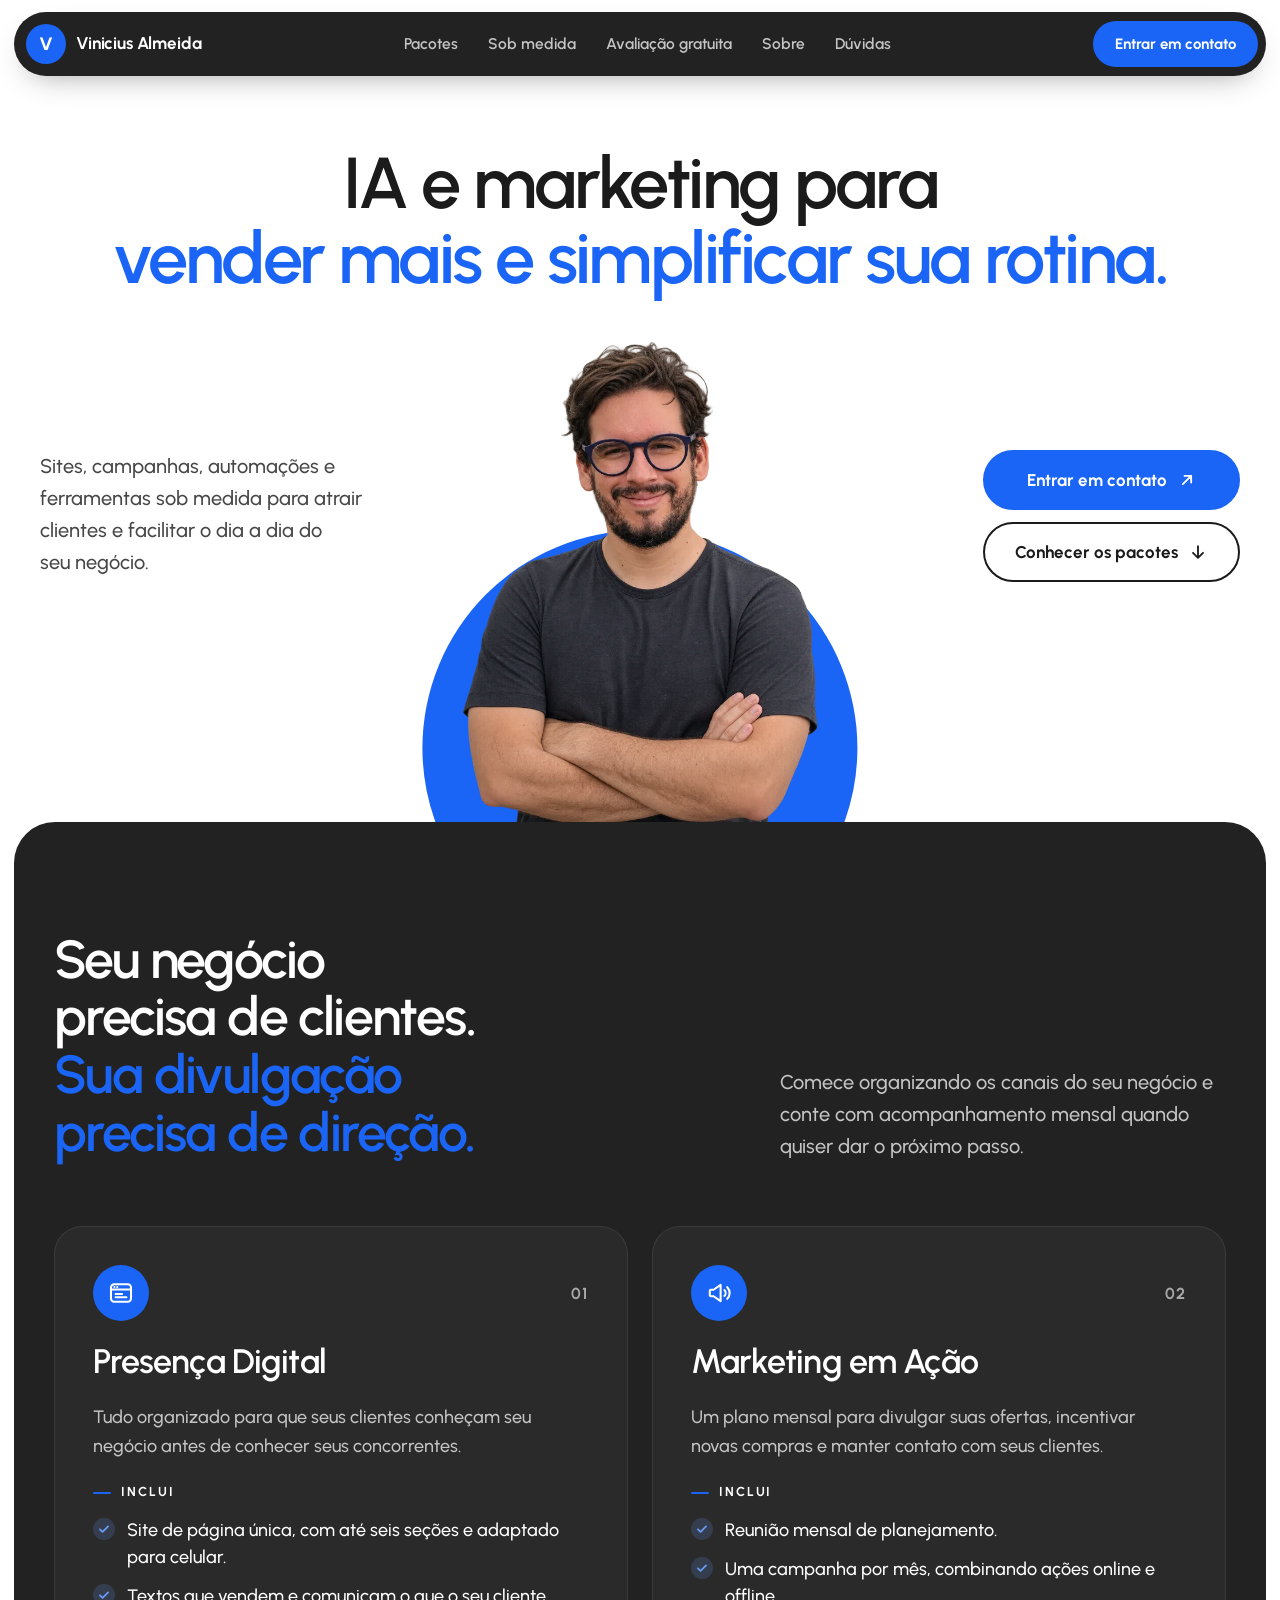
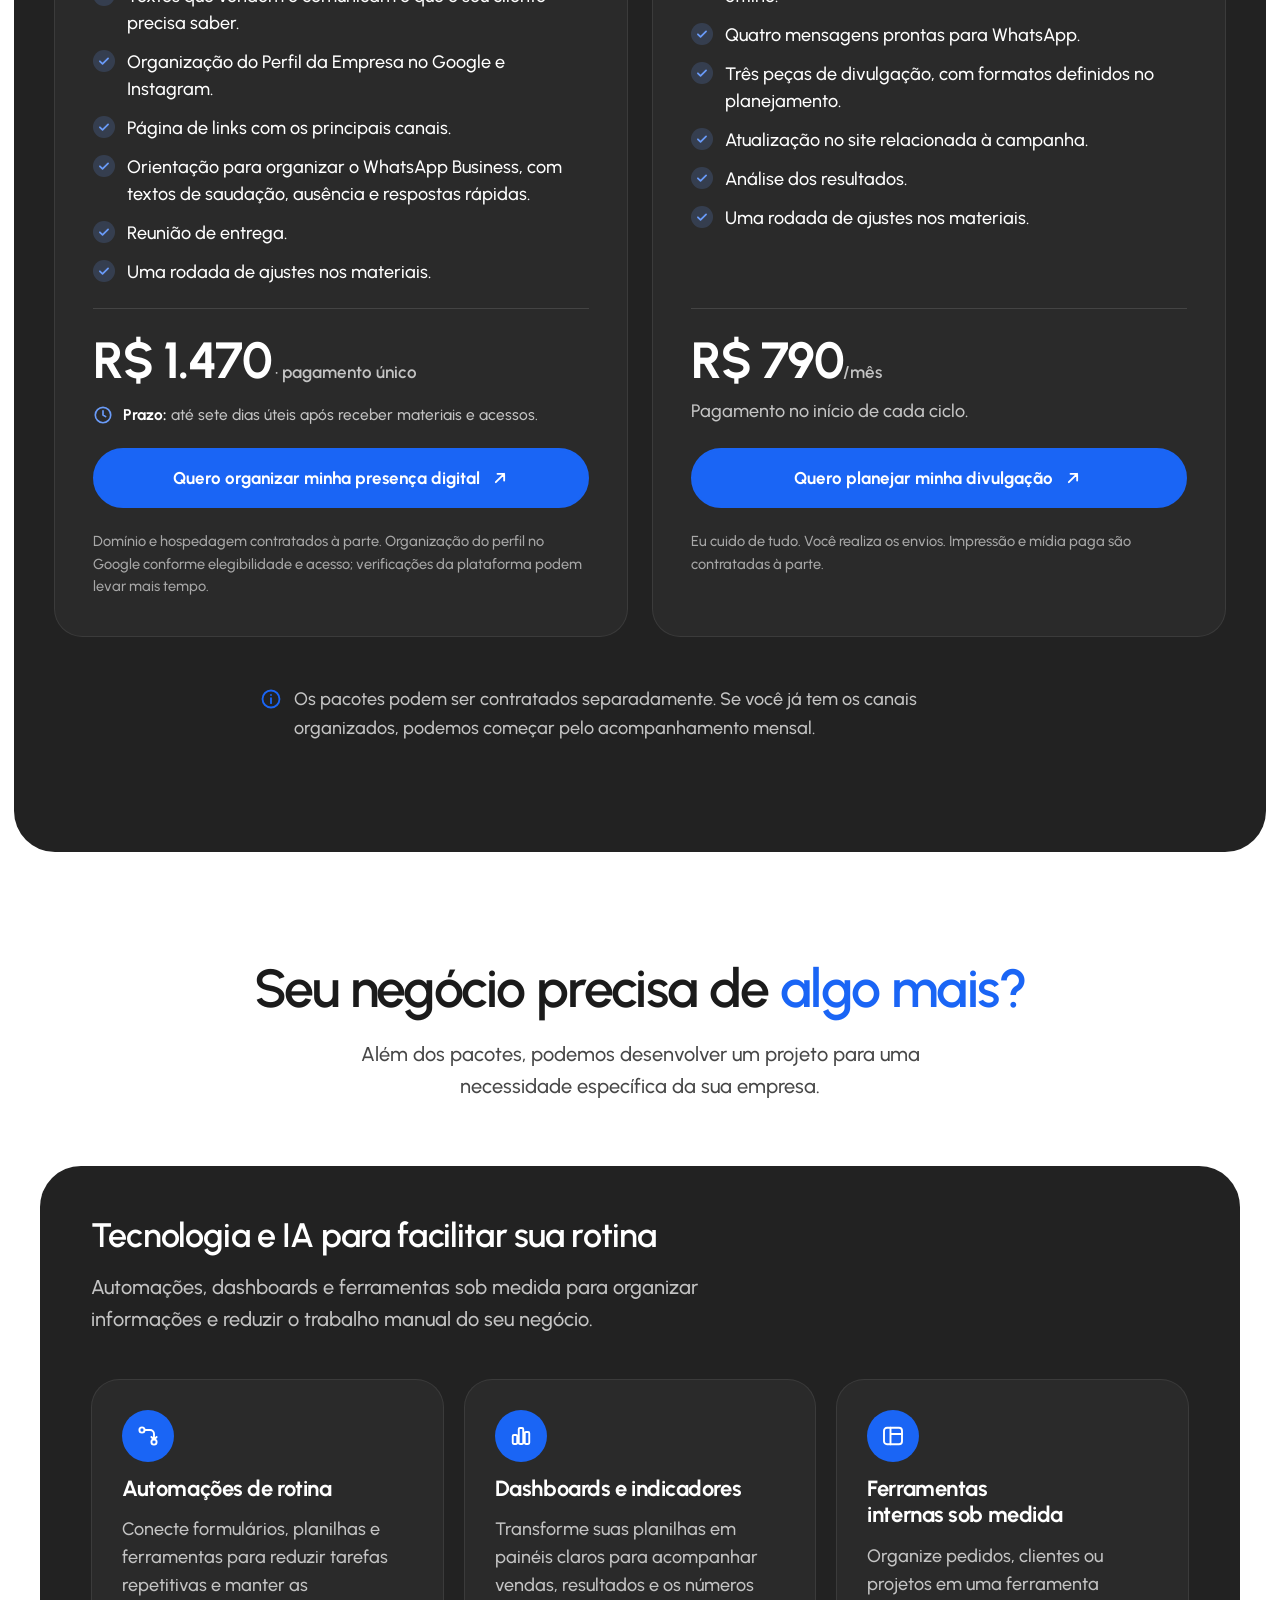
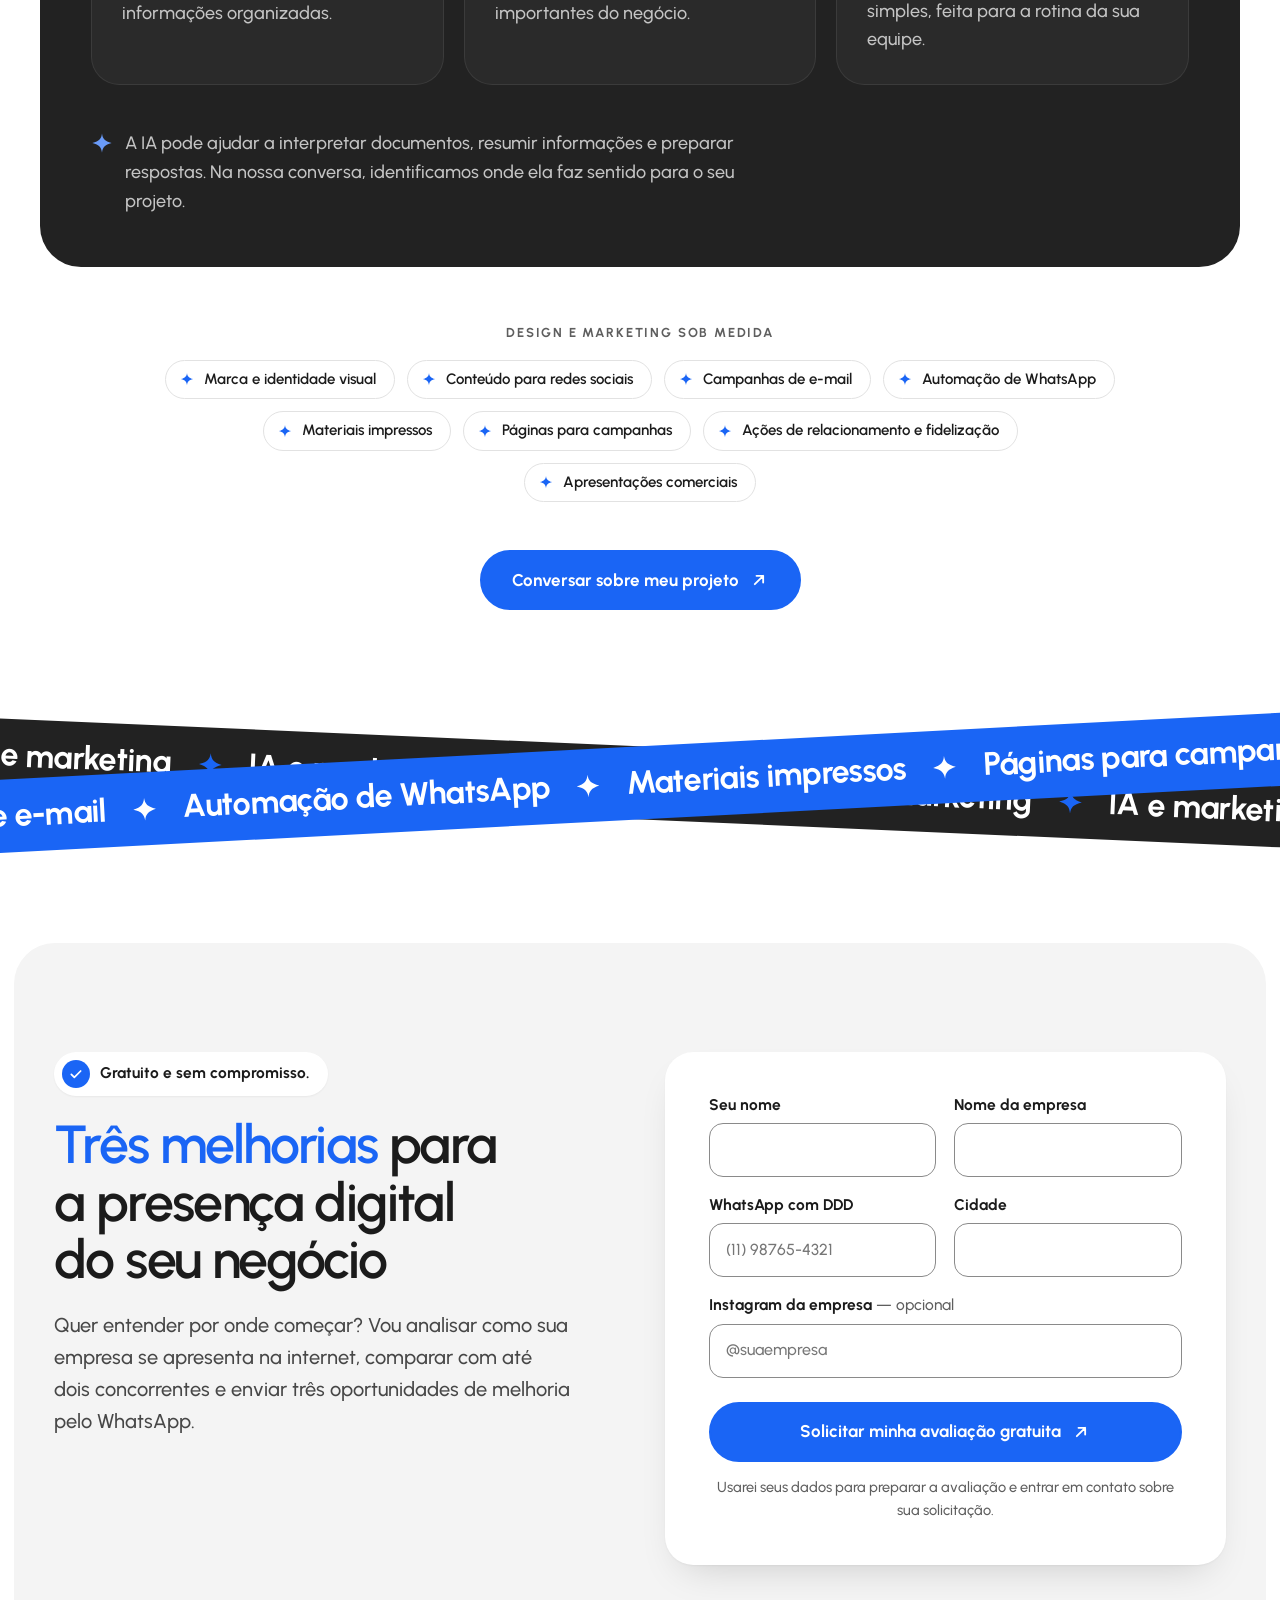
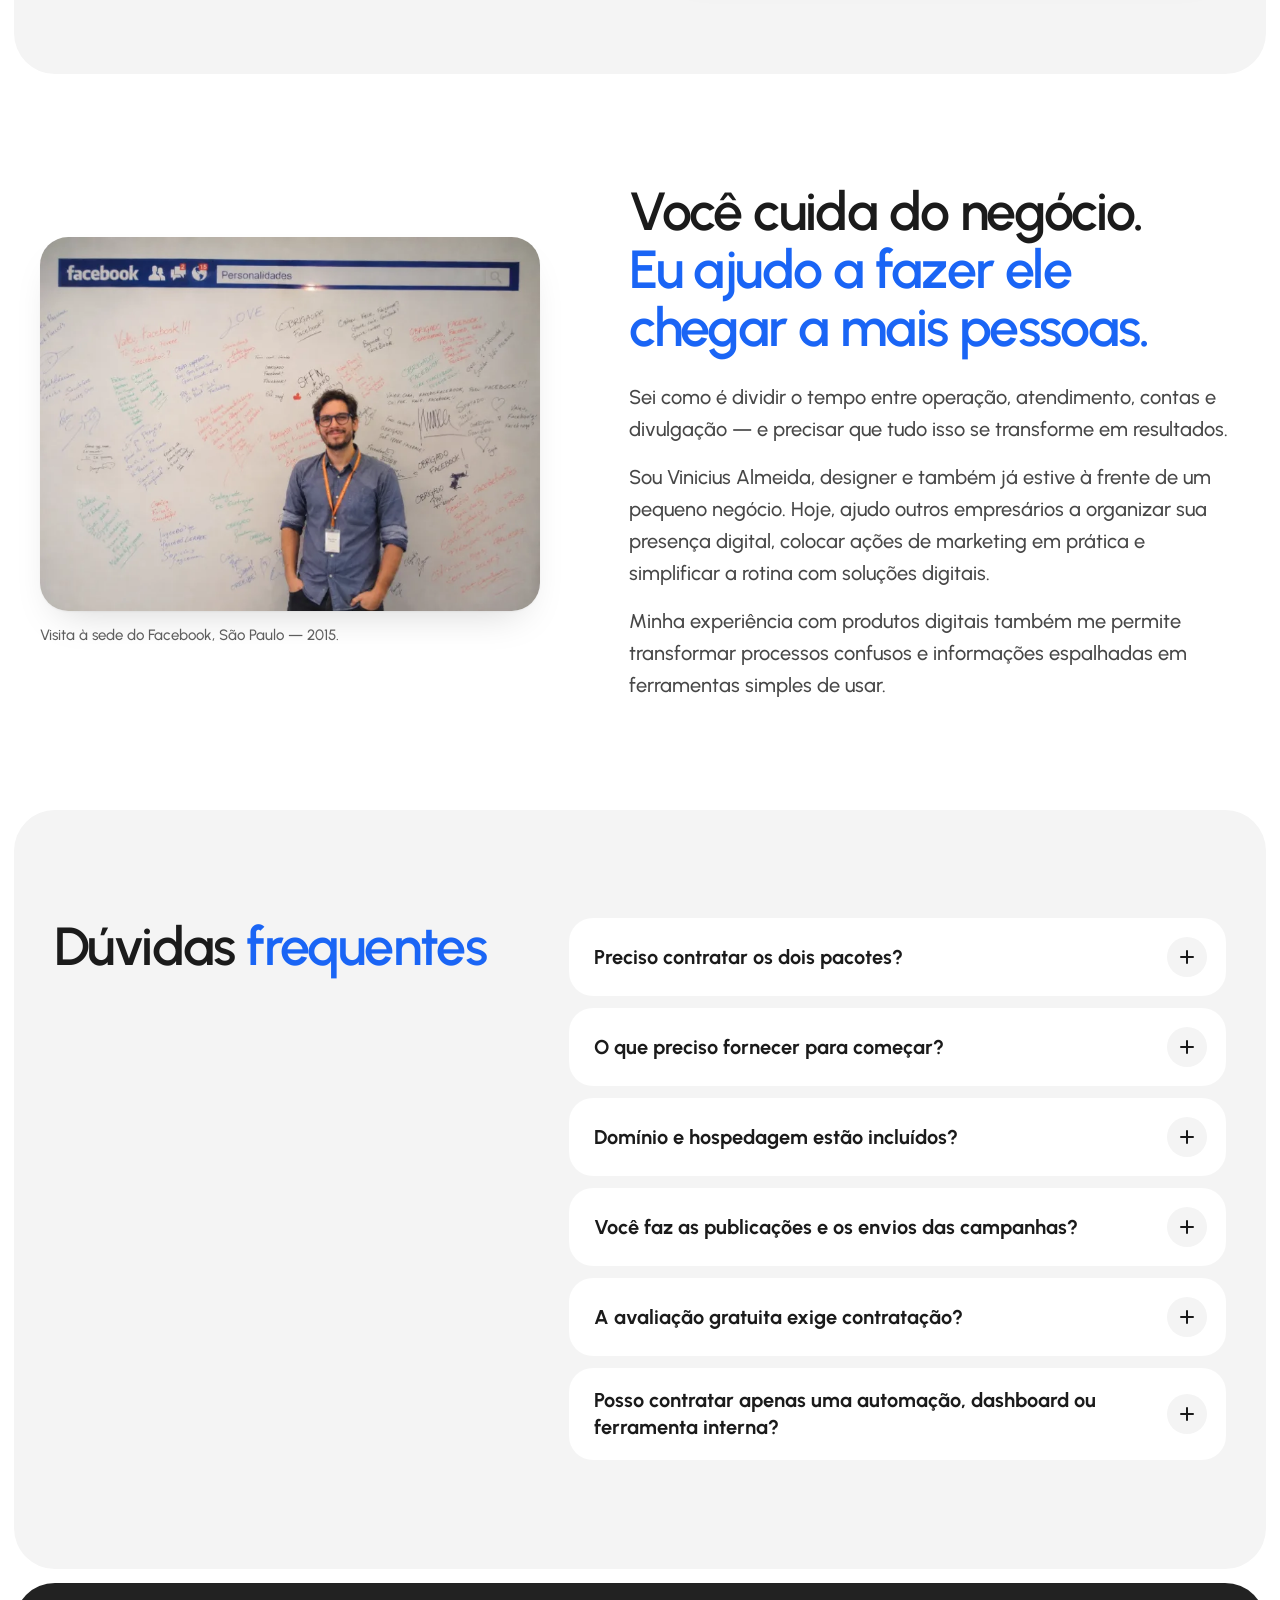
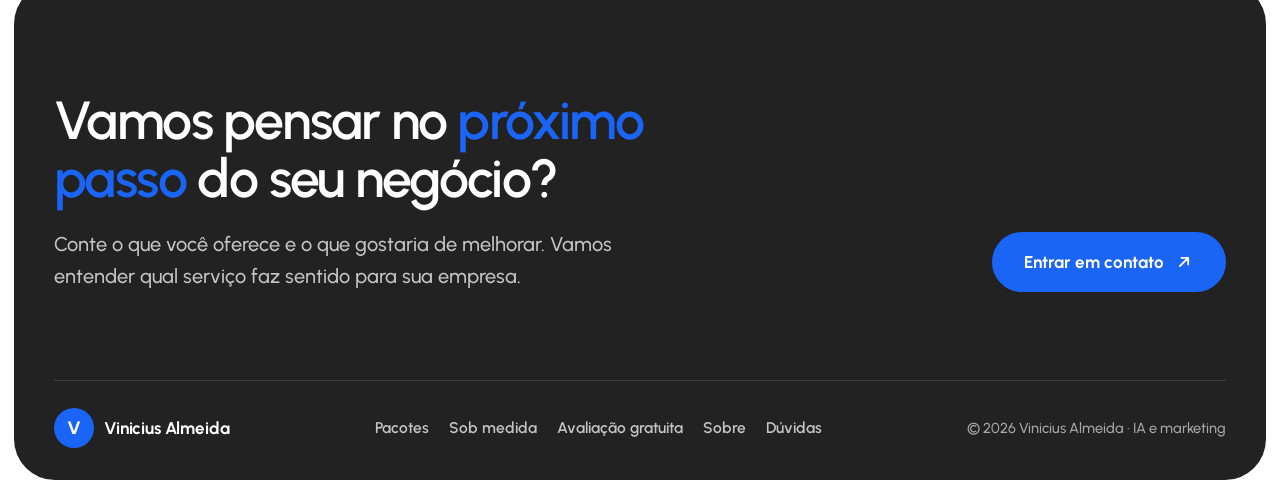
==== commit ae5ef5e8: "Atualiza o título da seção Sobre Co-Authored-By: Claude Sonnet 5.5 <noreply@anthropic.com>" ====
--- a/site/index.html
+++ b/site/index.html
@@ -435,7 +435,7 @@
         </figure>
 
         <div class="about__content">
-          <h2 class="section-title" id="sobre-title">Seu negócio precisa de clientes. <span class="hl hl--block">Sua divulgação precisa de direção.</span></h2>
+          <h2 class="section-title" id="sobre-title">Você cuida do negócio. <span class="hl hl--block">Eu ajudo a fazer ele chegar a mais pessoas.</span></h2>
           <div class="about__text">
             <p>Sei como é dividir o tempo entre operação, atendimento, contas e divulgação&nbsp;— e precisar que tudo isso se transforme em resultados.</p>
             <p>Sou Vinicius Almeida, designer e também já estive à frente de um pequeno negócio. Hoje, ajudo outros empresários a organizar sua presença digital, colocar ações de marketing em prática e simplificar a rotina com soluções digitais.</p>
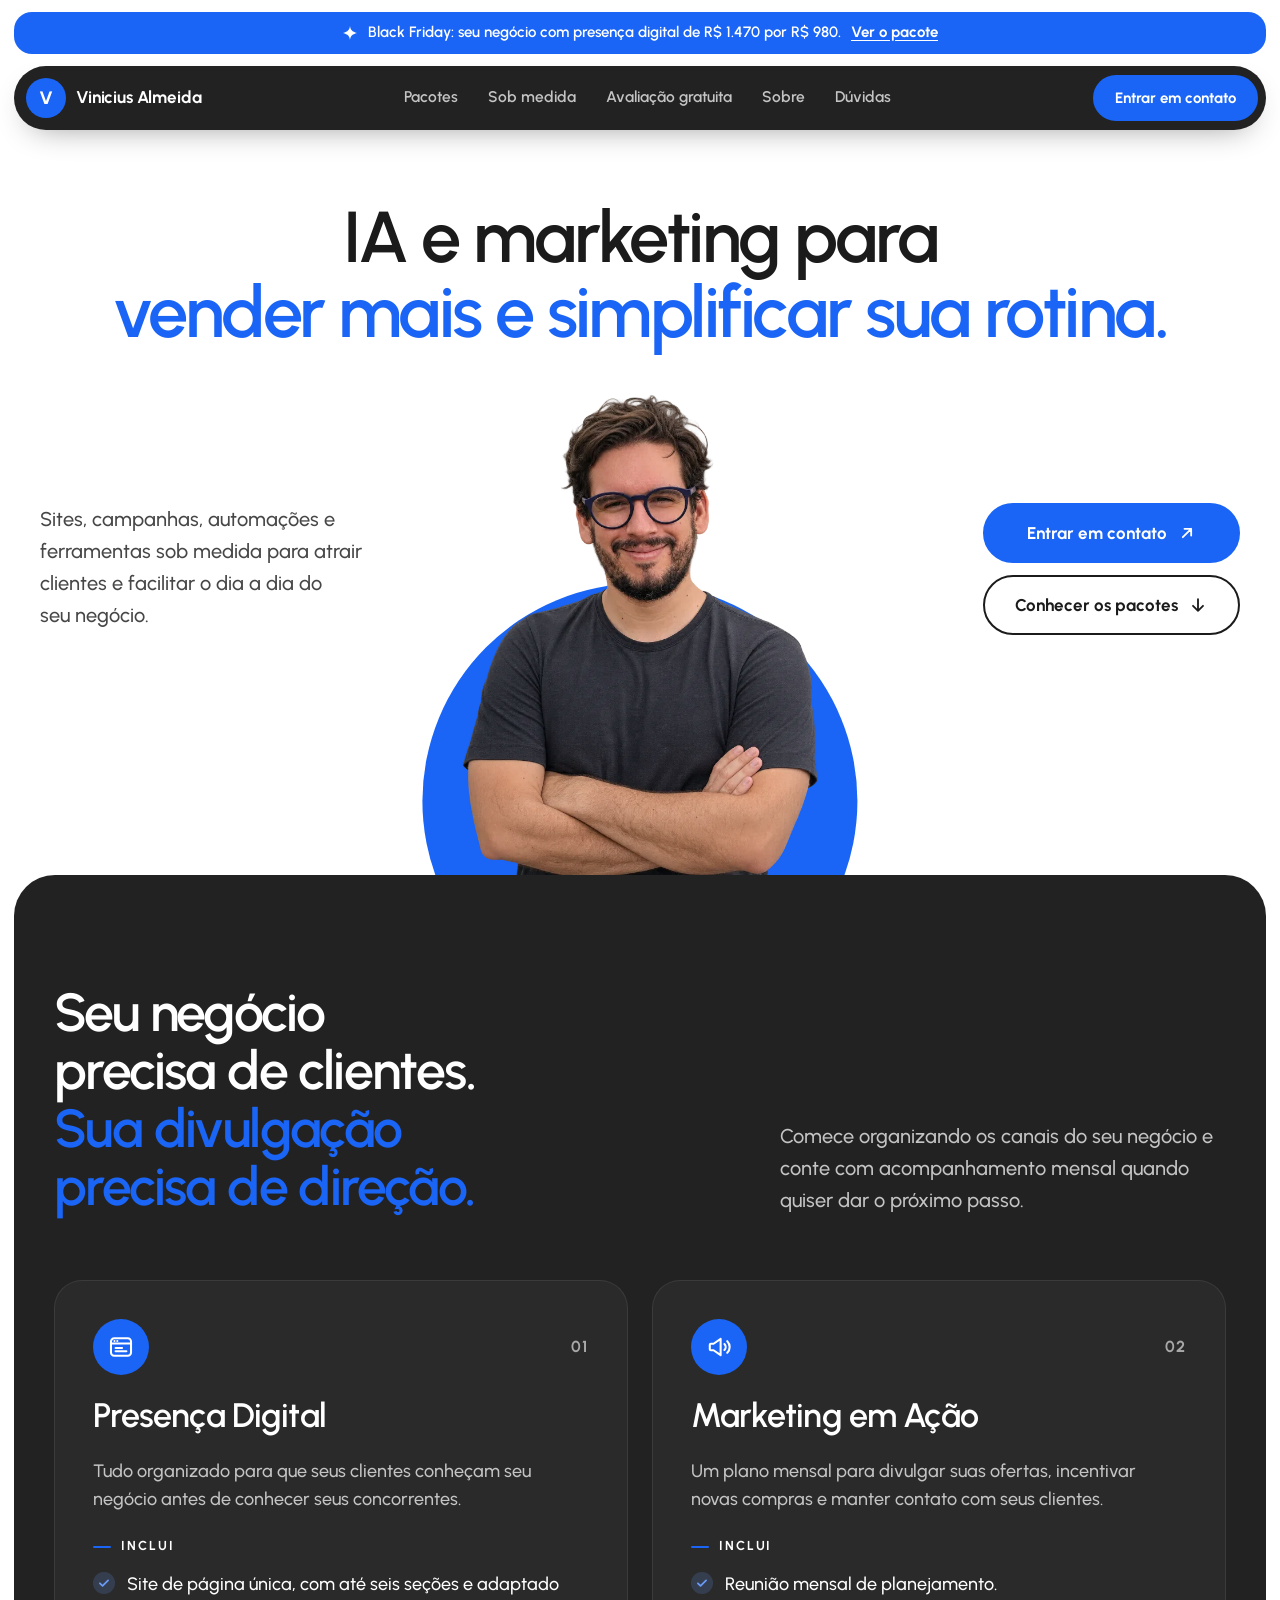
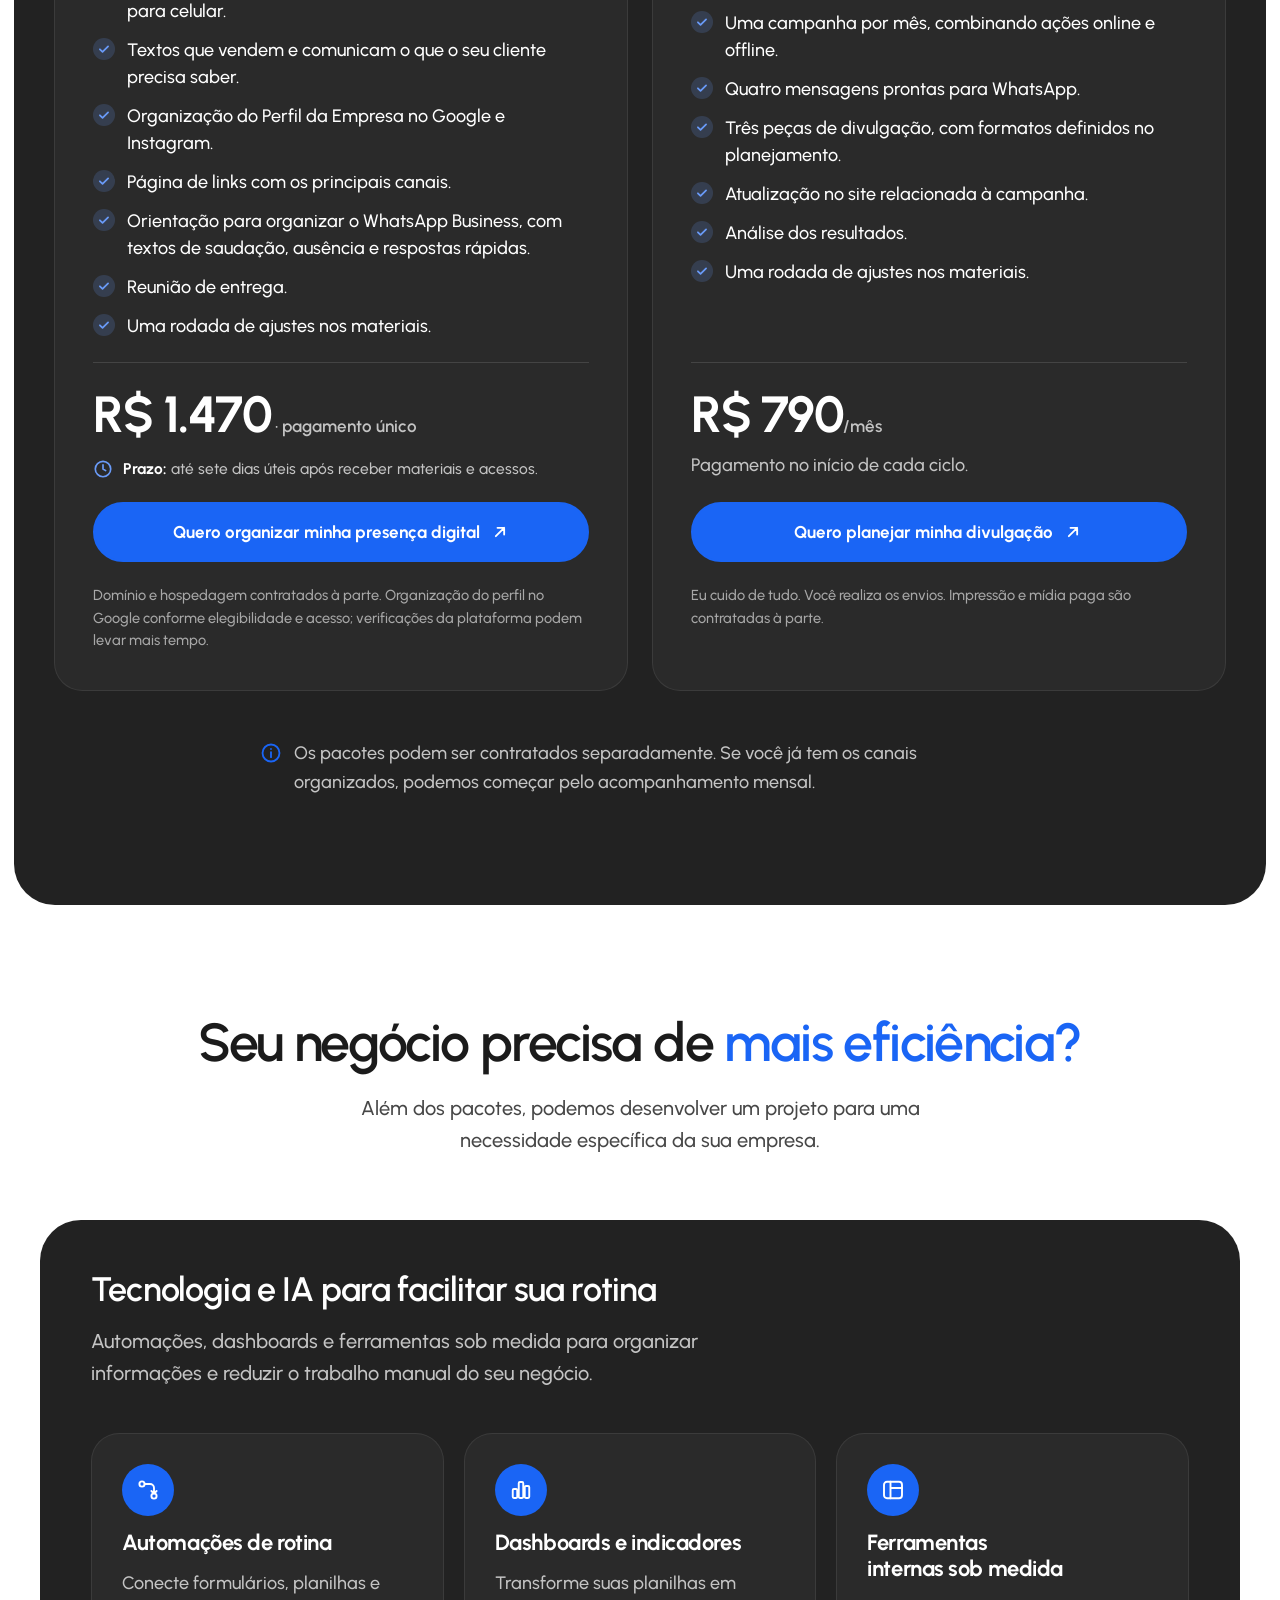
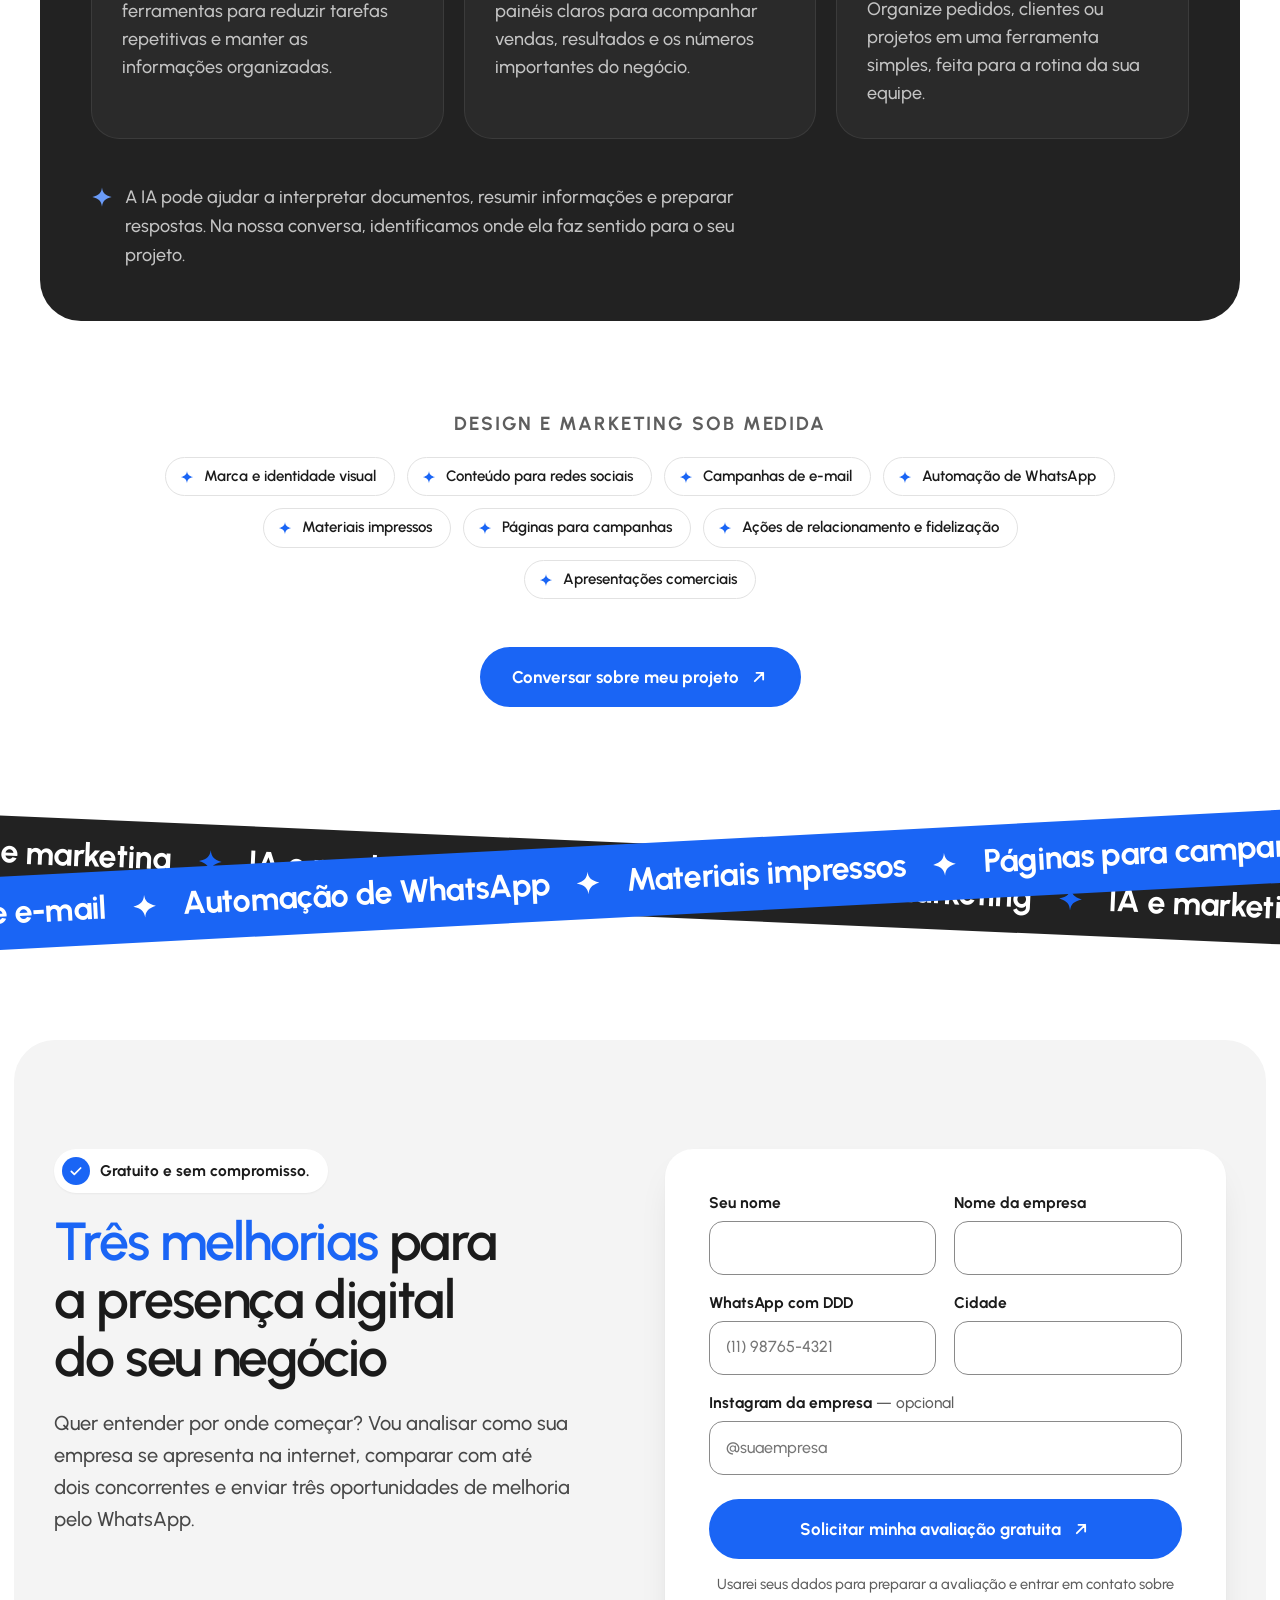
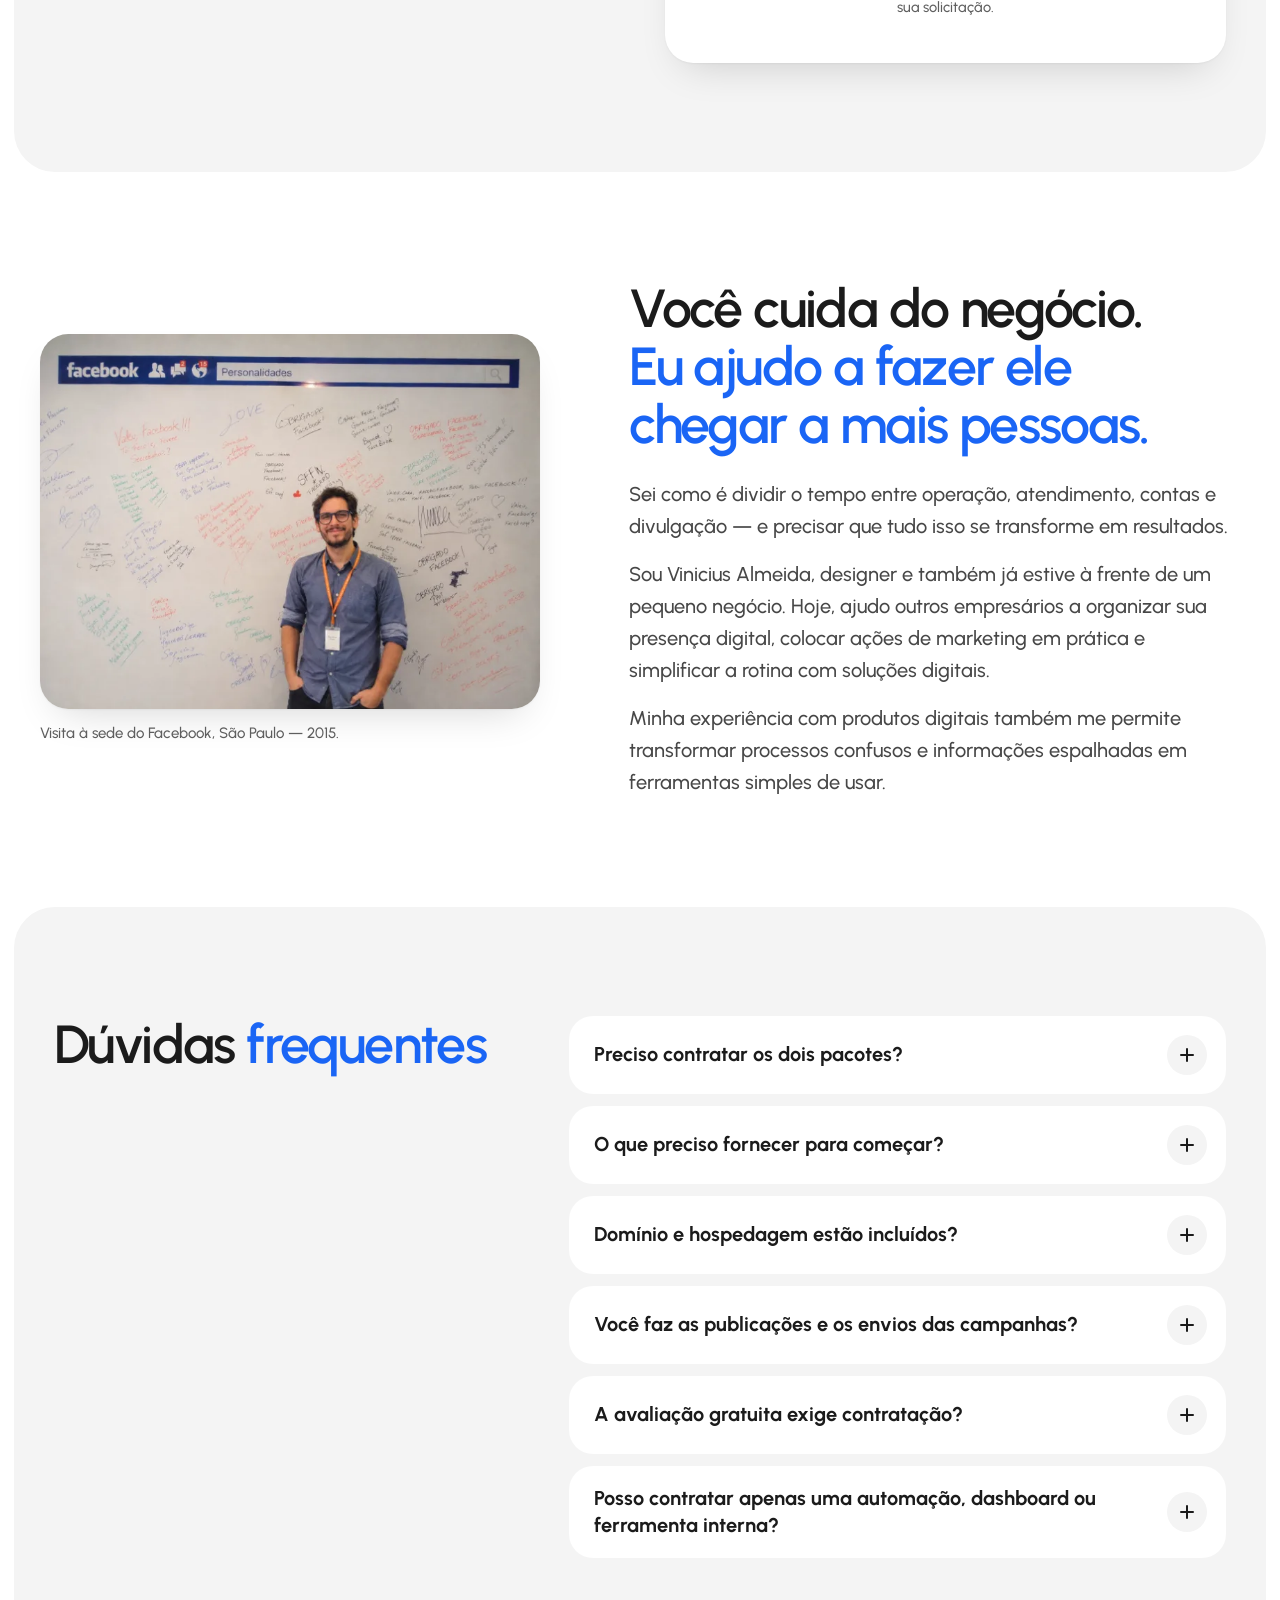
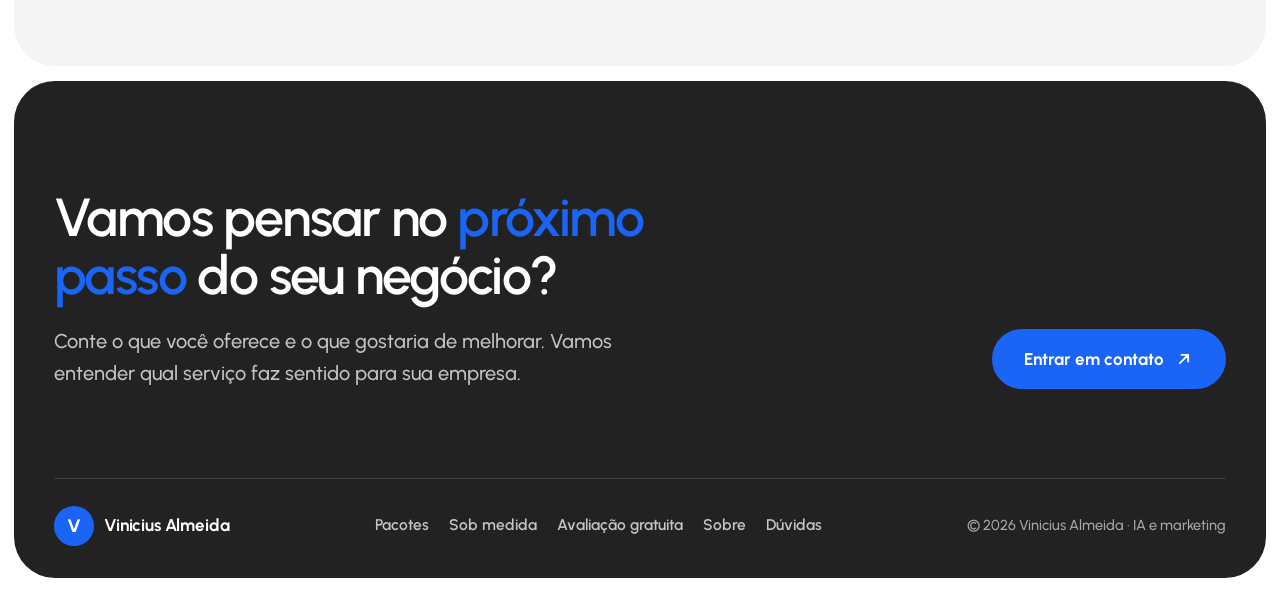
==== commit 09669966: "Ajusta título de Sob medida, subtítulo da lista e liga o aviso da Black Friday Co-Authored-By: Claud" ====
--- a/site/index.html
+++ b/site/index.html
@@ -209,7 +209,7 @@
     <section class="section custom" id="sob-medida" aria-labelledby="sob-medida-title">
       <div class="container">
         <div class="section-head section-head--center">
-          <h2 class="section-title" id="sob-medida-title">Seu negócio precisa de <span class="hl">algo mais?</span></h2>
+          <h2 class="section-title" id="sob-medida-title">Seu negócio precisa de <span class="hl">mais eficiência?</span></h2>
           <p class="section-intro">Além dos pacotes, podemos desenvolver um projeto para uma necessidade específica da sua empresa.</p>
         </div>
 
--- a/site/assets/css/styles.css
+++ b/site/assets/css/styles.css
@@ -895,15 +895,16 @@
 .custom__more {
   display: grid;
   justify-items: center;
-  gap: 16px;
-  margin-top: clamp(36px, 5vw, 56px);
+  gap: 18px;
+  margin-top: clamp(56px, 7vw, 88px);
 }
 
 .custom__more-label {
   color: var(--muted);
-  font-size: .8125rem;
-  font-weight: 700;
-  letter-spacing: .14em;
+  font-size: clamp(1rem, .9rem + .45vw, 1.1875rem);
+  font-weight: 700;
+  letter-spacing: .1em;
+  text-align: center;
   text-transform: uppercase;
 }
 
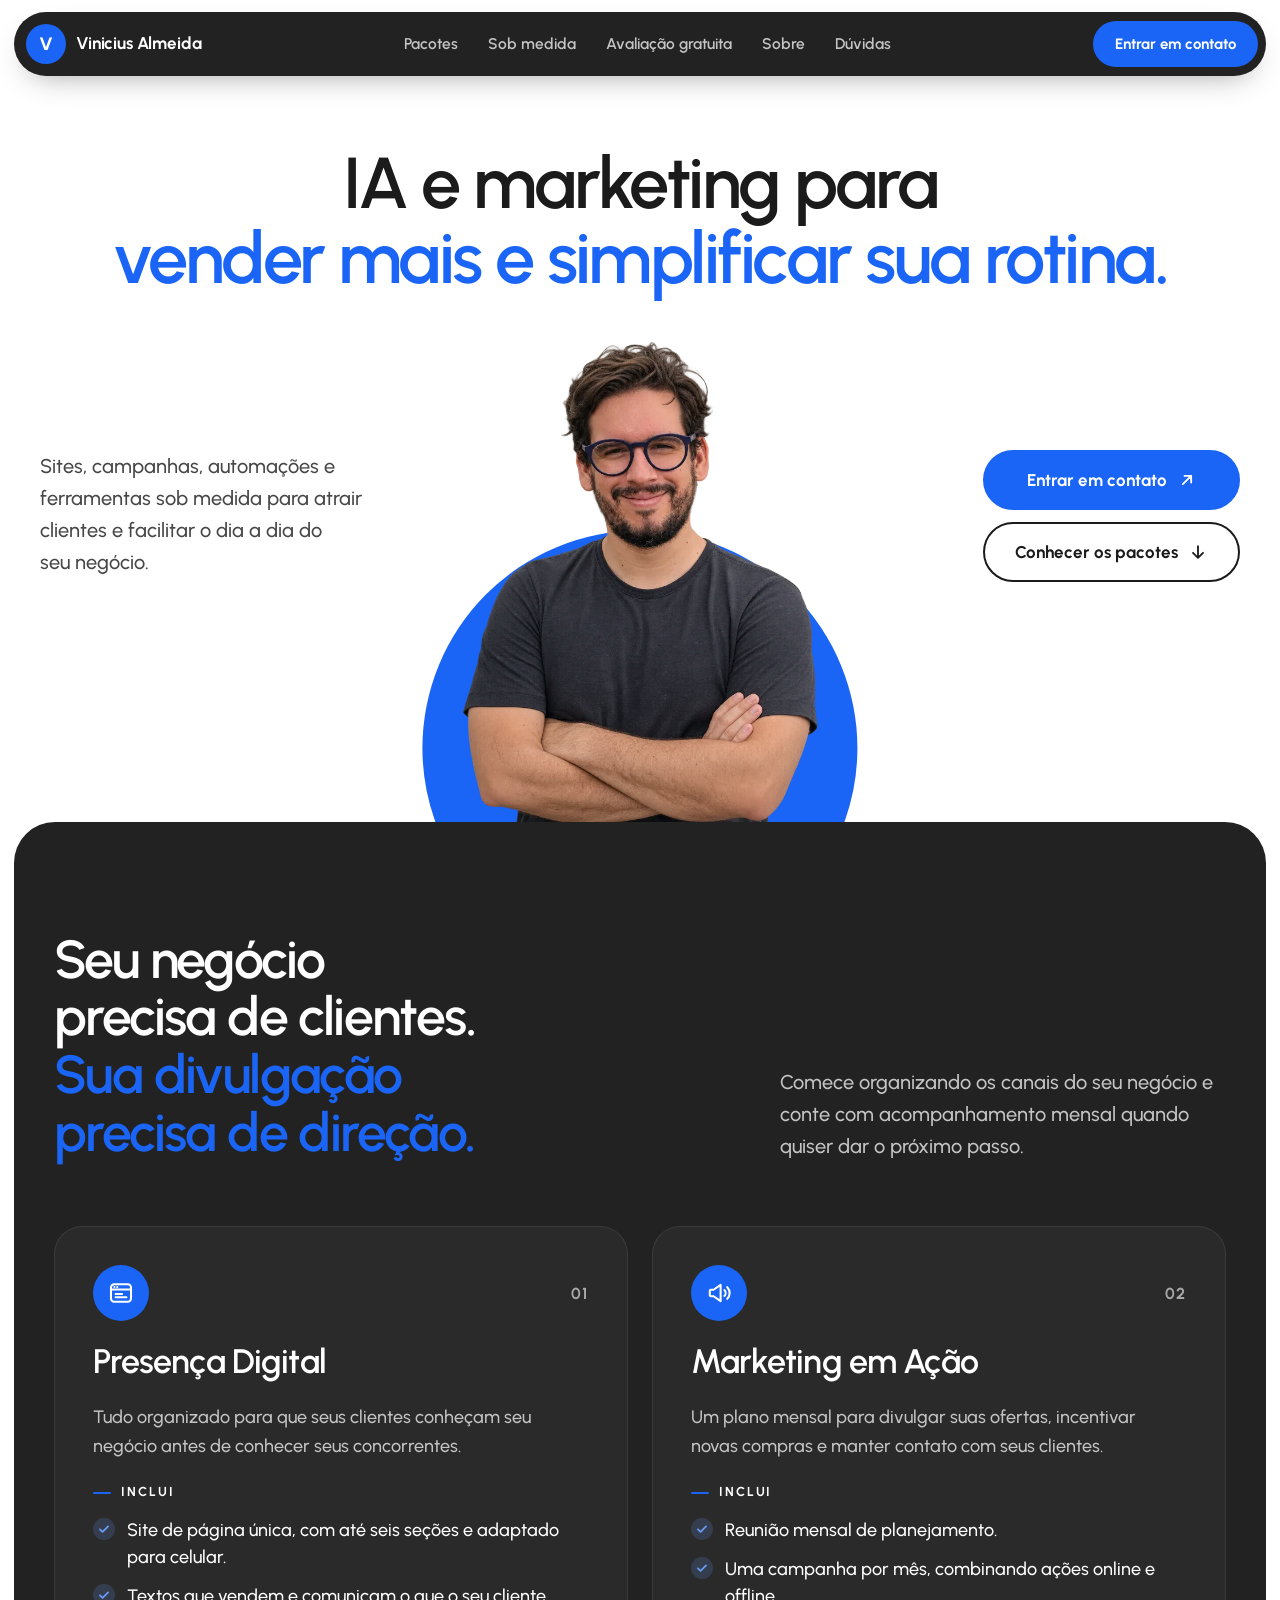
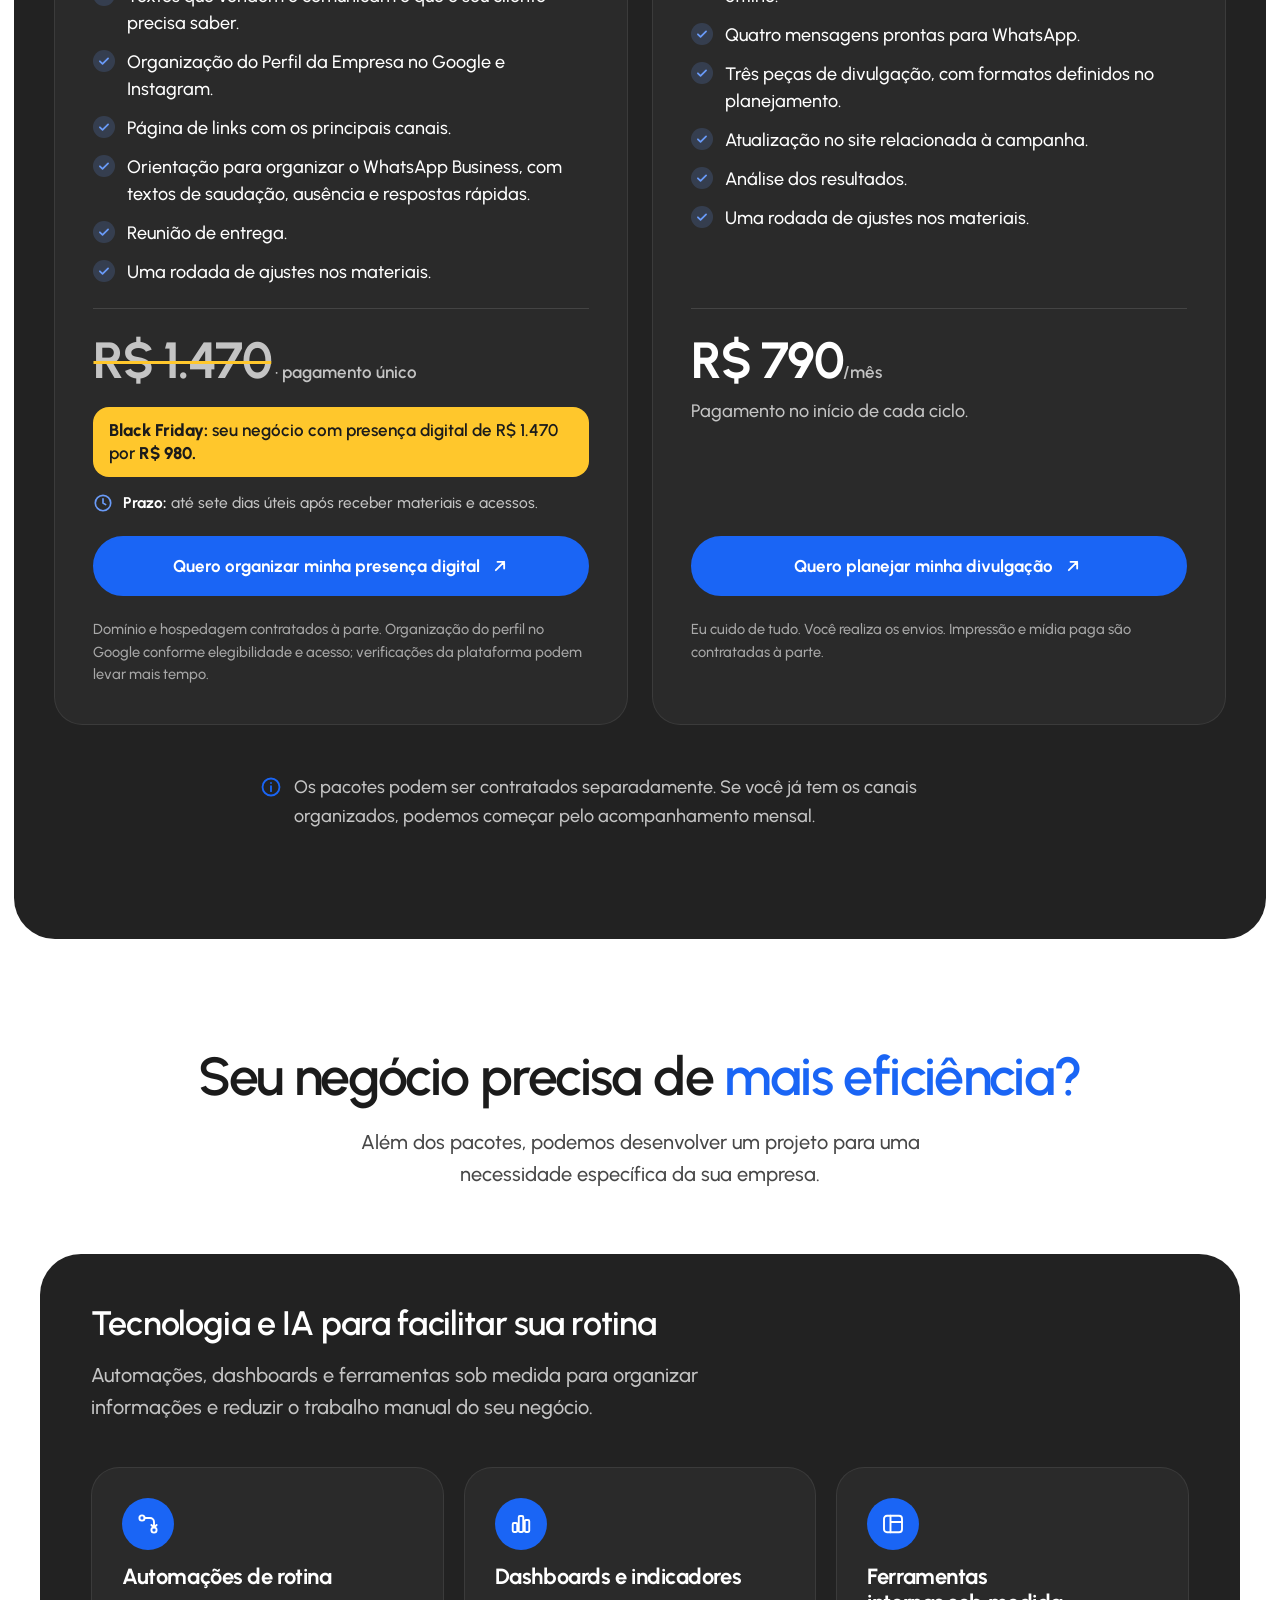
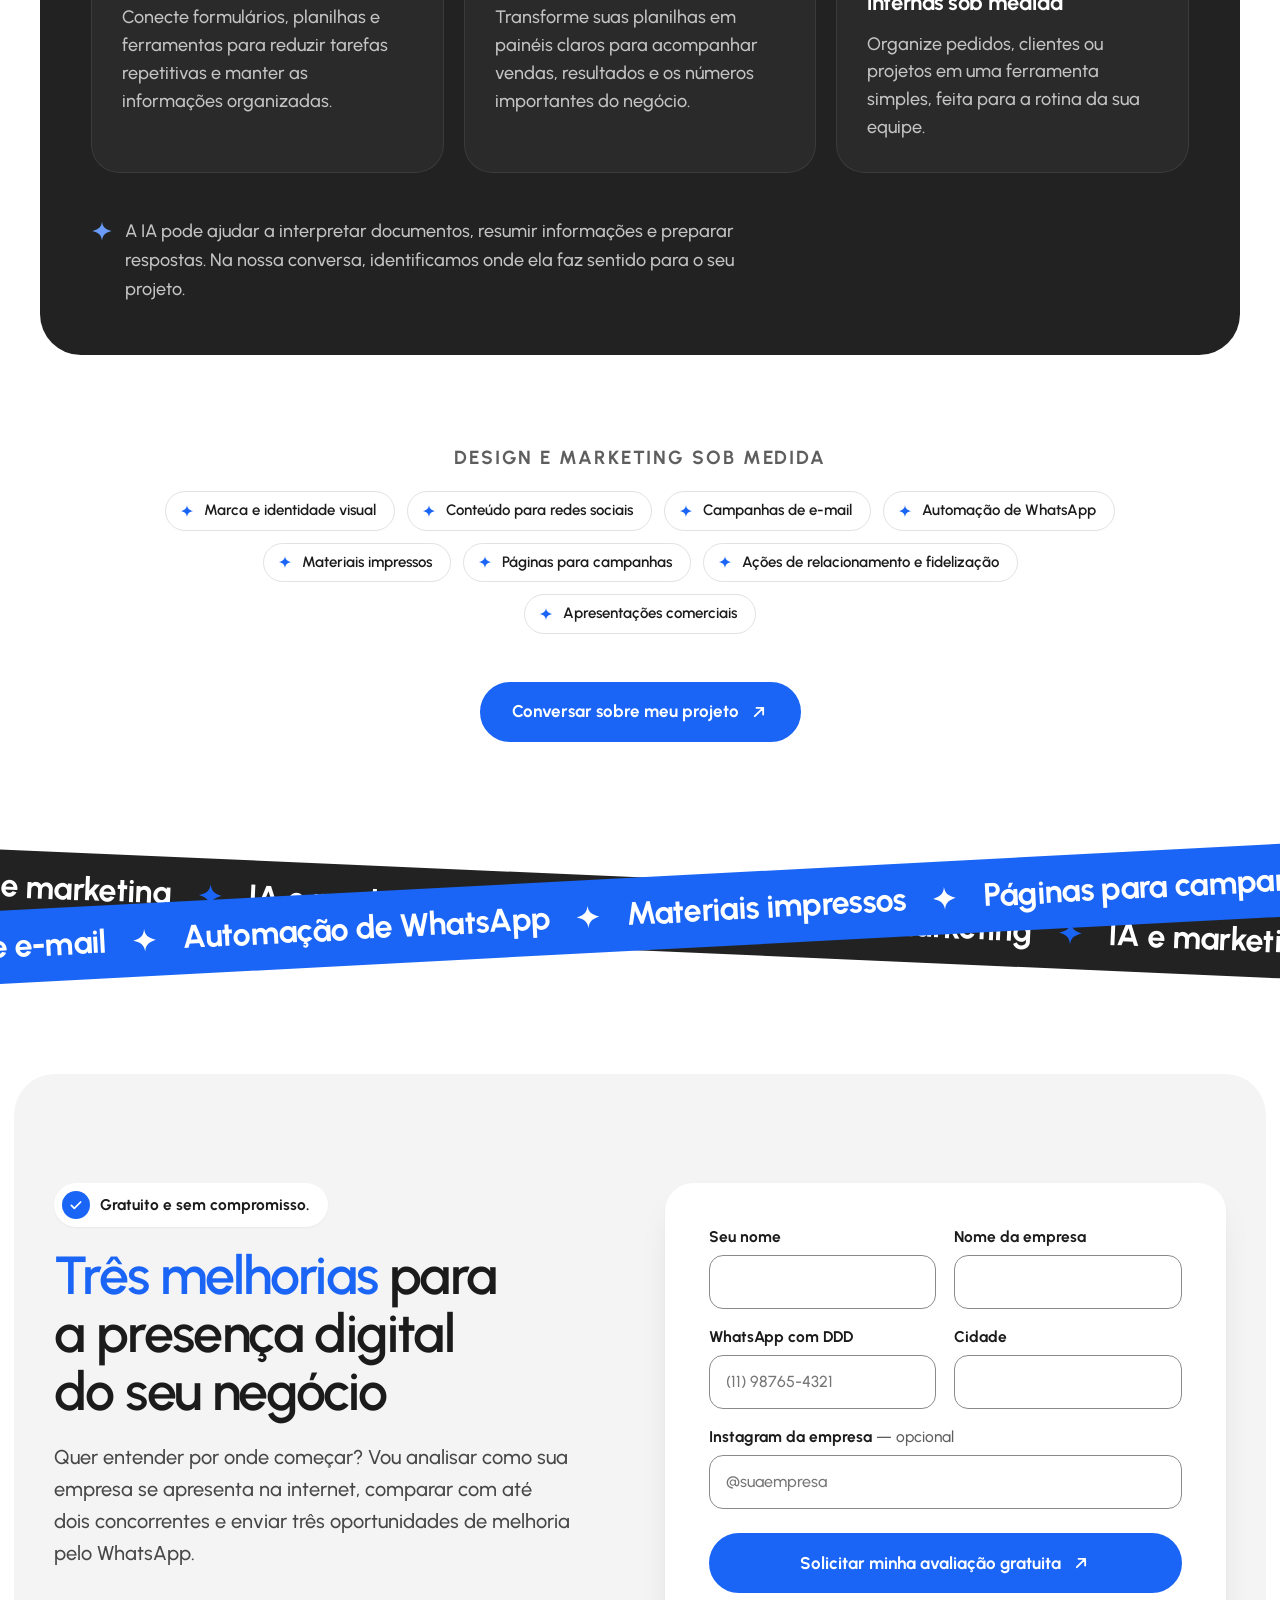
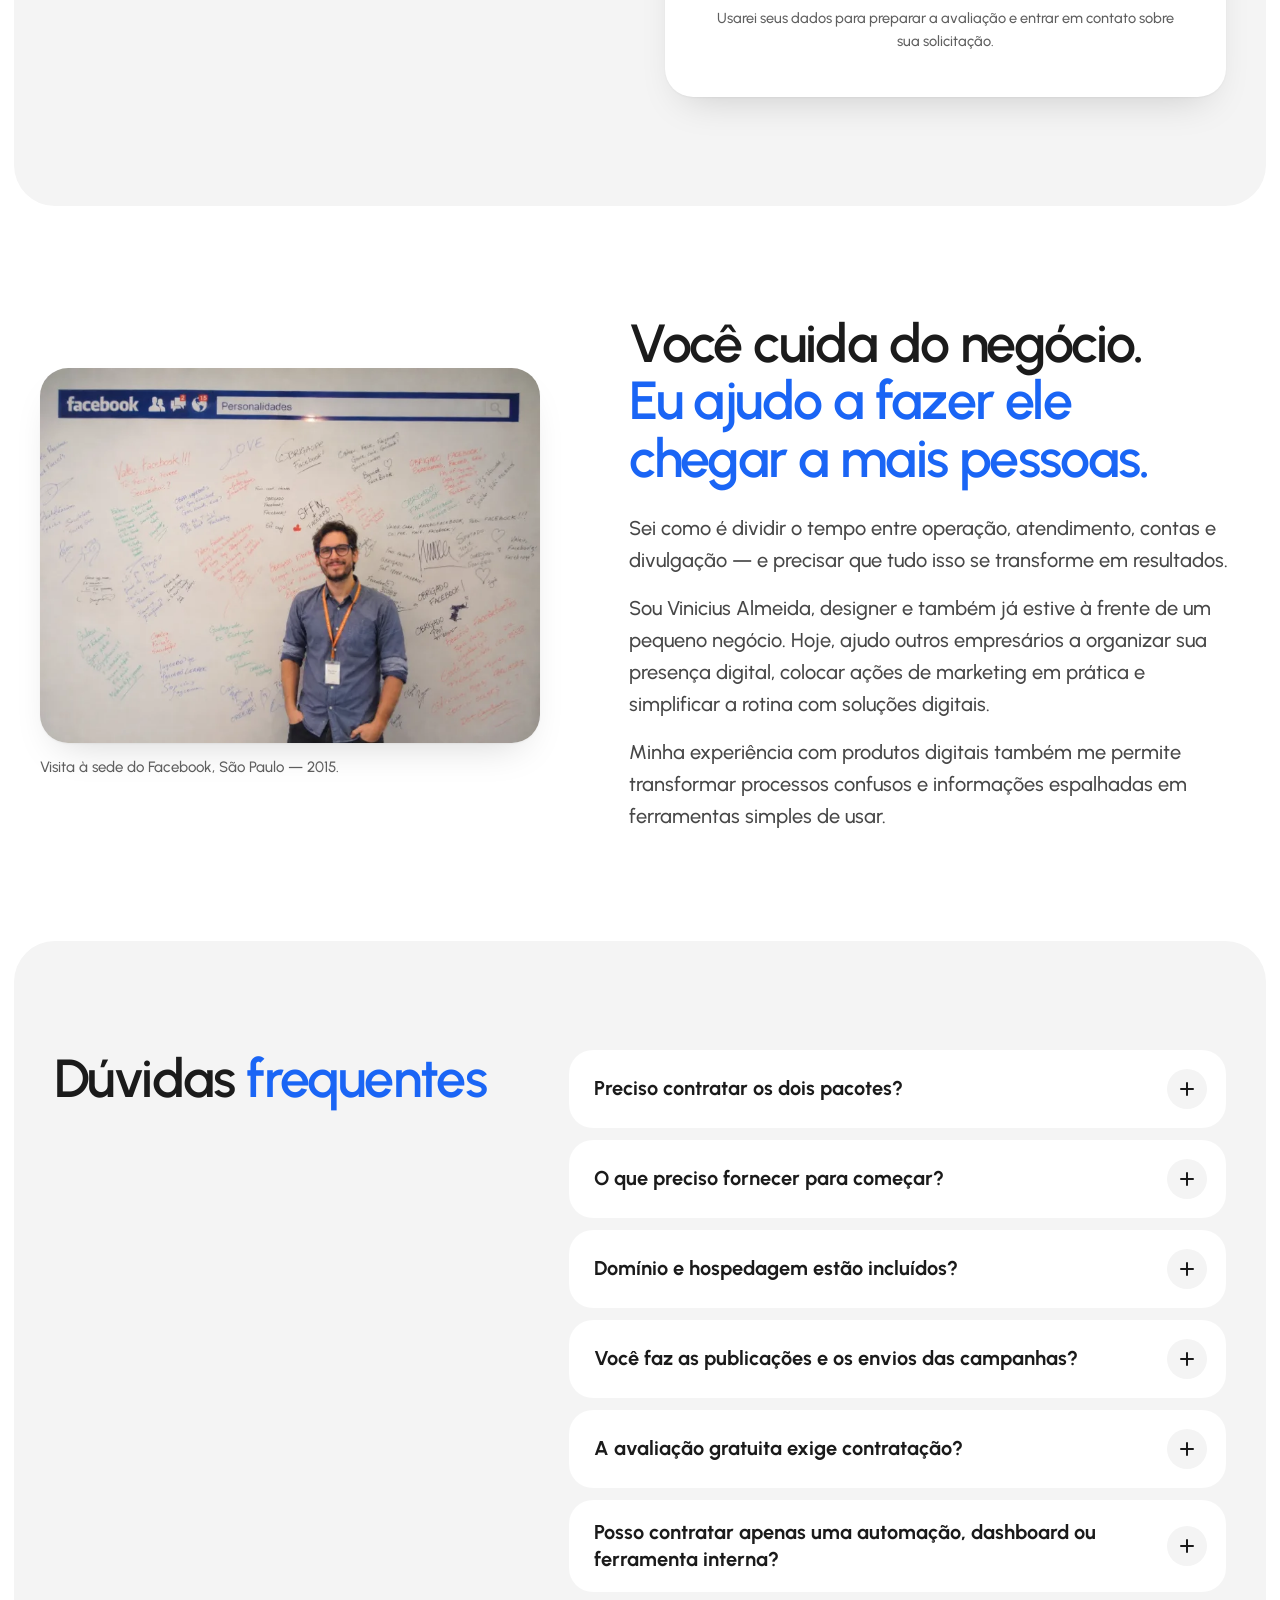
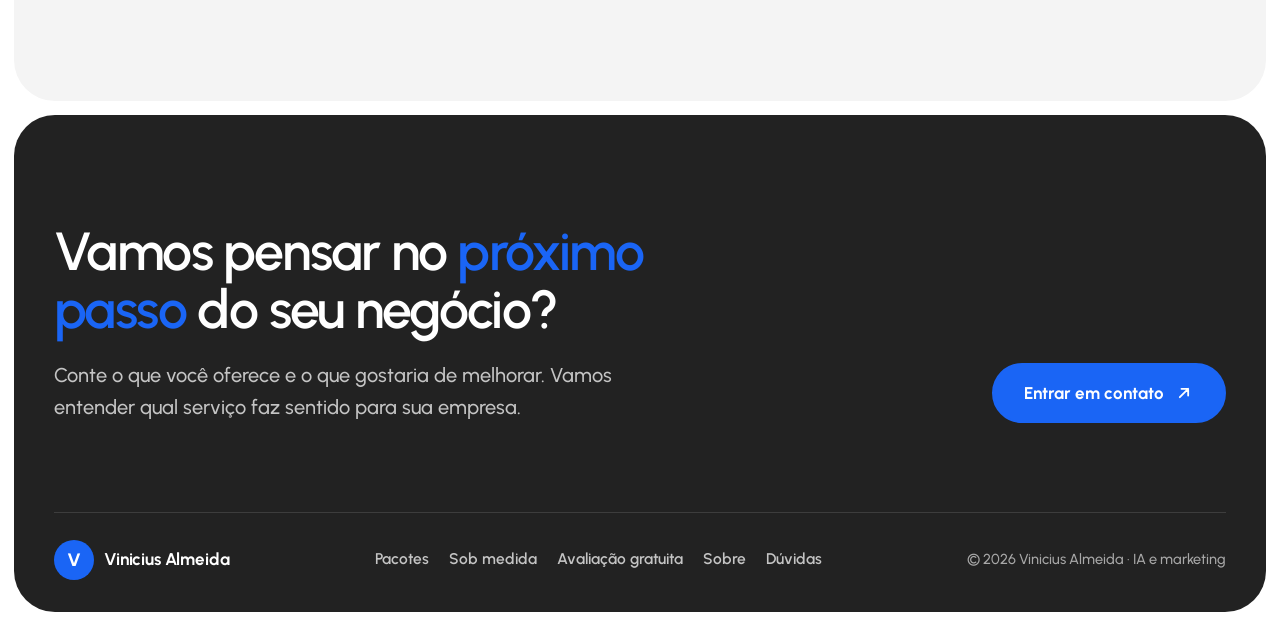
==== commit f2c68a1c: "Move a oferta de Black Friday do topo para o pacote Presença Digital Faixa amarela abaixo da linha d" ====
--- a/site/index.html
+++ b/site/index.html
@@ -154,7 +154,9 @@
               </ul>
             </div>
             <div class="package__pricing">
-              <p class="price"><span class="price__value">R$ 1.470</span> <span class="price__unit price__unit--stack"><span class="price__sep">· </span>pagamento único</span></p>
+              <p class="price"><s class="price__value price__value--old"><span class="sr-only">Preço antigo: </span>R$ 1.470</s> <span class="price__unit price__unit--stack"><span class="price__sep">· </span>pagamento único</span></p>
+              <!-- Oferta de Black Friday: para encerrar a campanha, apague este parágrafo e o "price__value--old" acima. -->
+              <p class="offer"><strong>Black Friday:</strong> seu negócio com presença digital de R$&nbsp;1.470 por <strong class="offer__new">R$&nbsp;980.</strong></p>
               <p class="package__meta">
                 <svg class="icon" aria-hidden="true" focusable="false"><use href="#i-clock"/></svg>
                 <span><strong>Prazo:</strong> até sete dias úteis após receber materiais e acessos.</span>
--- a/site/assets/css/styles.css
+++ b/site/assets/css/styles.css
@@ -11,6 +11,7 @@
   --accent-strong: #1A65F5;   /* botões com texto branco e detalhes pequenos sobre fundo claro */
   --accent-deep: #1551C4;     /* hover dos botões */
   --accent-soft: #6A9BF8;     /* ícones, detalhes pequenos e contorno de foco sobre o grafite (5,2:1) */
+  --yellow: #FFC72C;          /* destaque da oferta de Black Friday (13:1 com o texto escuro) */
   --ink: #1B1B1B;
   --ink-soft: #474747;
   --muted: #5E5E5E;
@@ -603,6 +604,29 @@
   font-weight: 700;
   letter-spacing: -0.03em;
 }
+/* Preço antigo, riscado durante a oferta */
+.price__value--old {
+  color: var(--on-dark-soft);
+  text-decoration: line-through;
+  text-decoration-thickness: 3px;
+  text-decoration-color: var(--yellow);
+}
+
+/* Faixa amarela da oferta, logo abaixo da linha do preço */
+.offer {
+  margin-top: 10px;
+  padding: 12px 16px;
+  border-radius: 16px;
+  background: var(--yellow);
+  color: var(--ink);
+  font-size: 1.0625rem;
+  font-weight: 600;
+  line-height: 1.35;
+  text-wrap: pretty;
+}
+.offer strong { font-weight: 800; }
+.offer__new { white-space: nowrap; }
+
 .price__unit {
   color: var(--on-dark-soft);
   font-size: 1.0625rem;
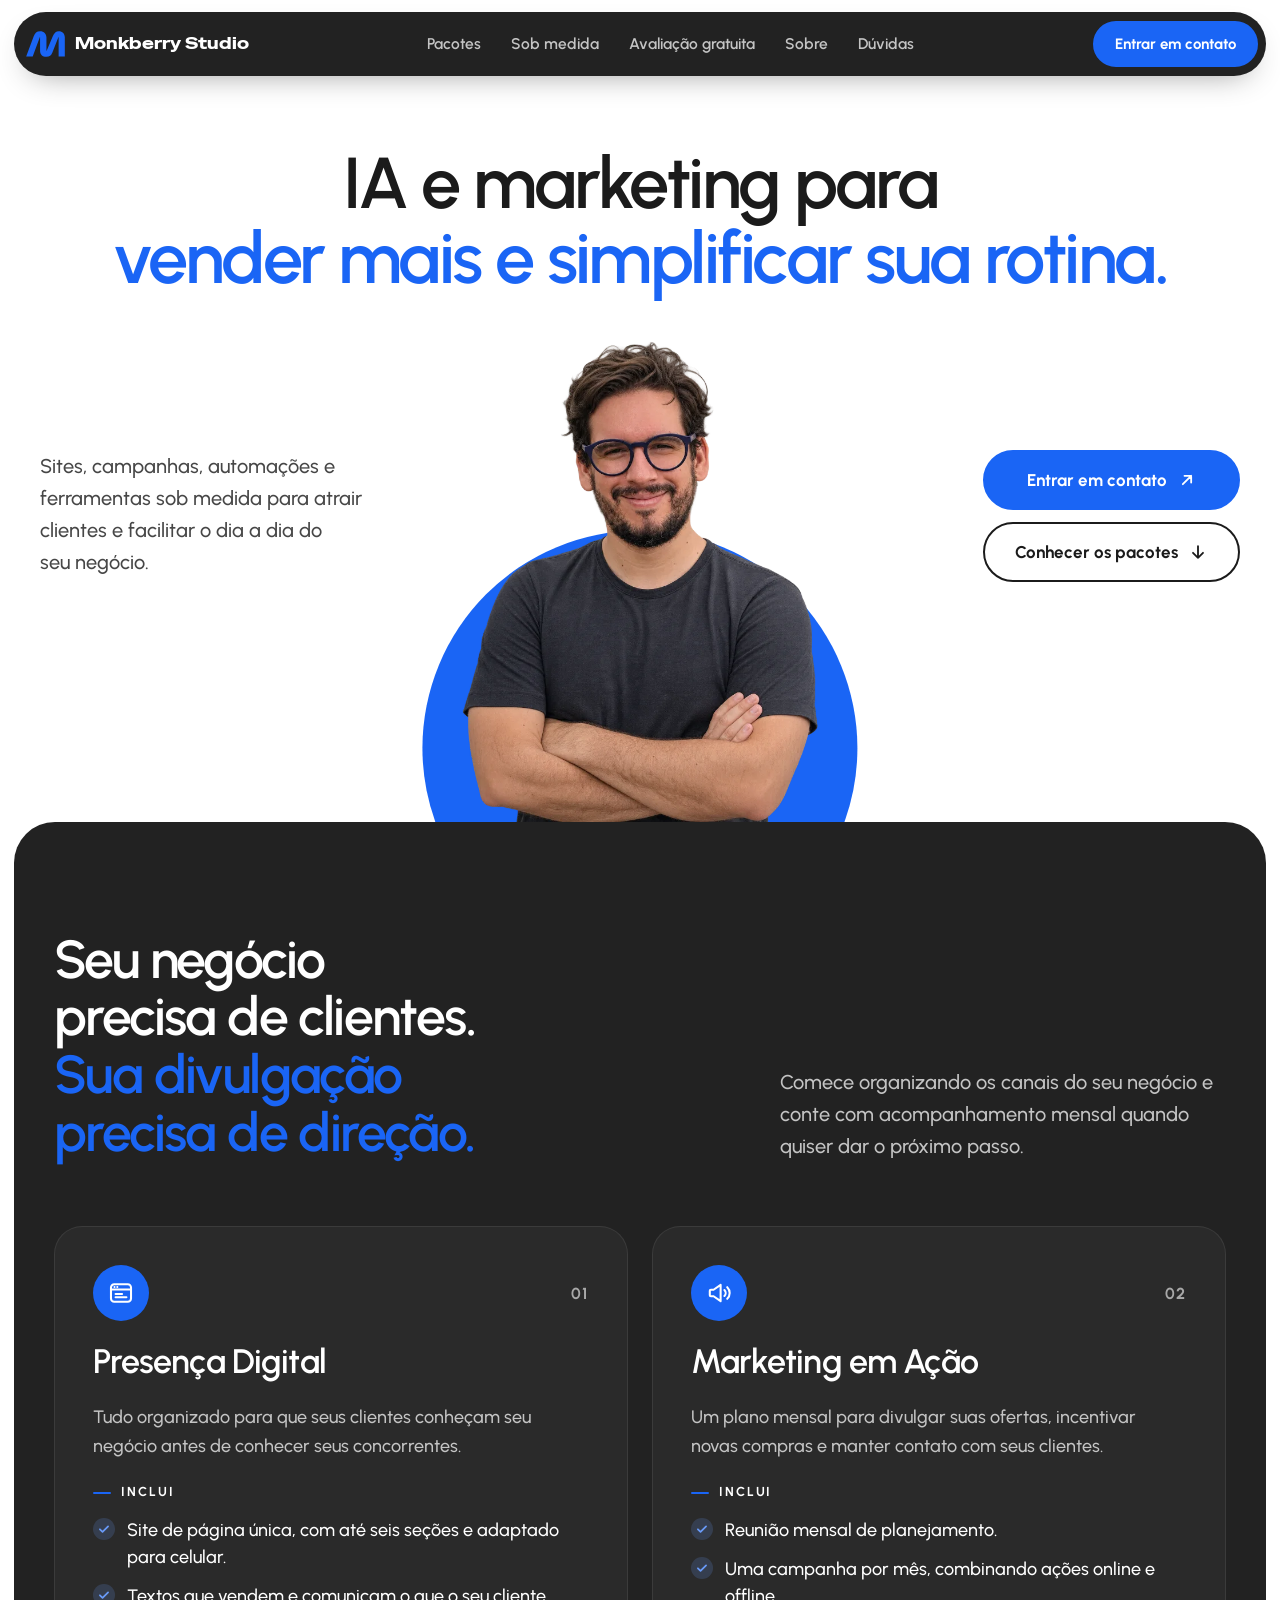
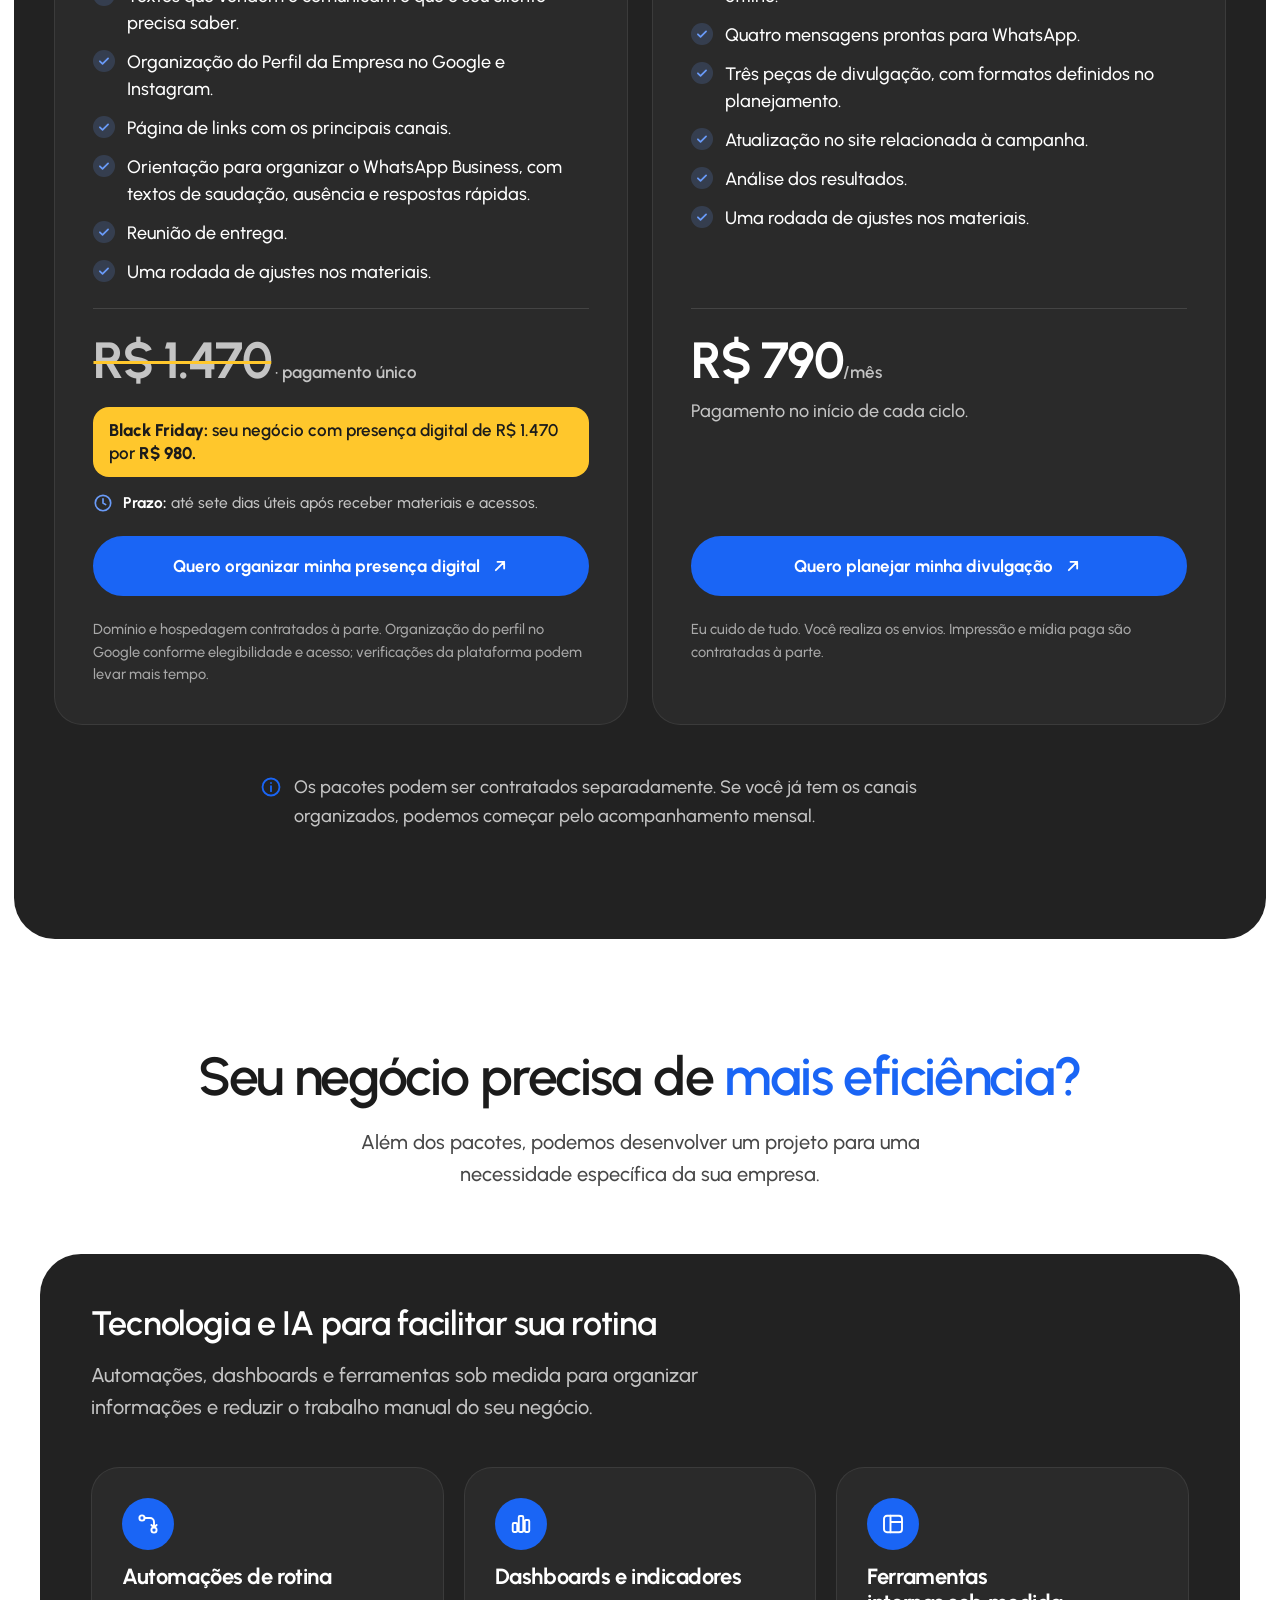
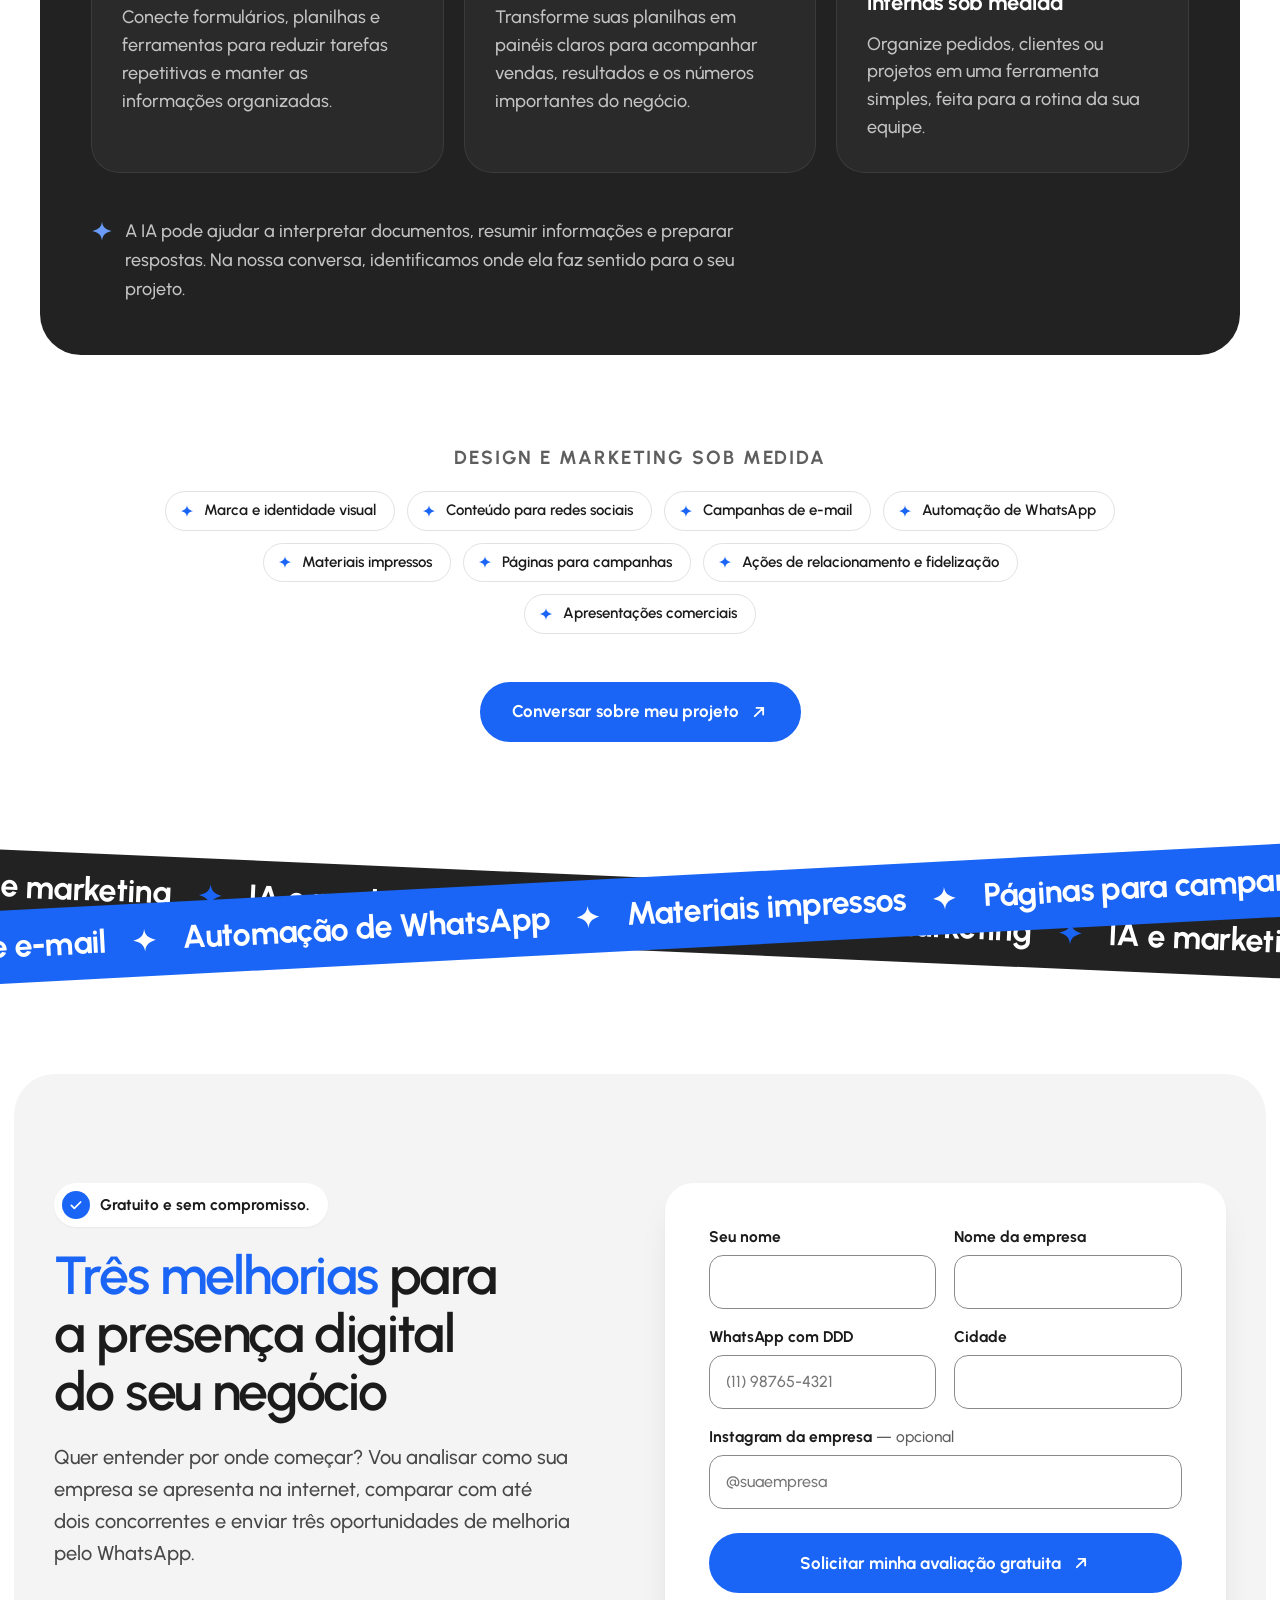
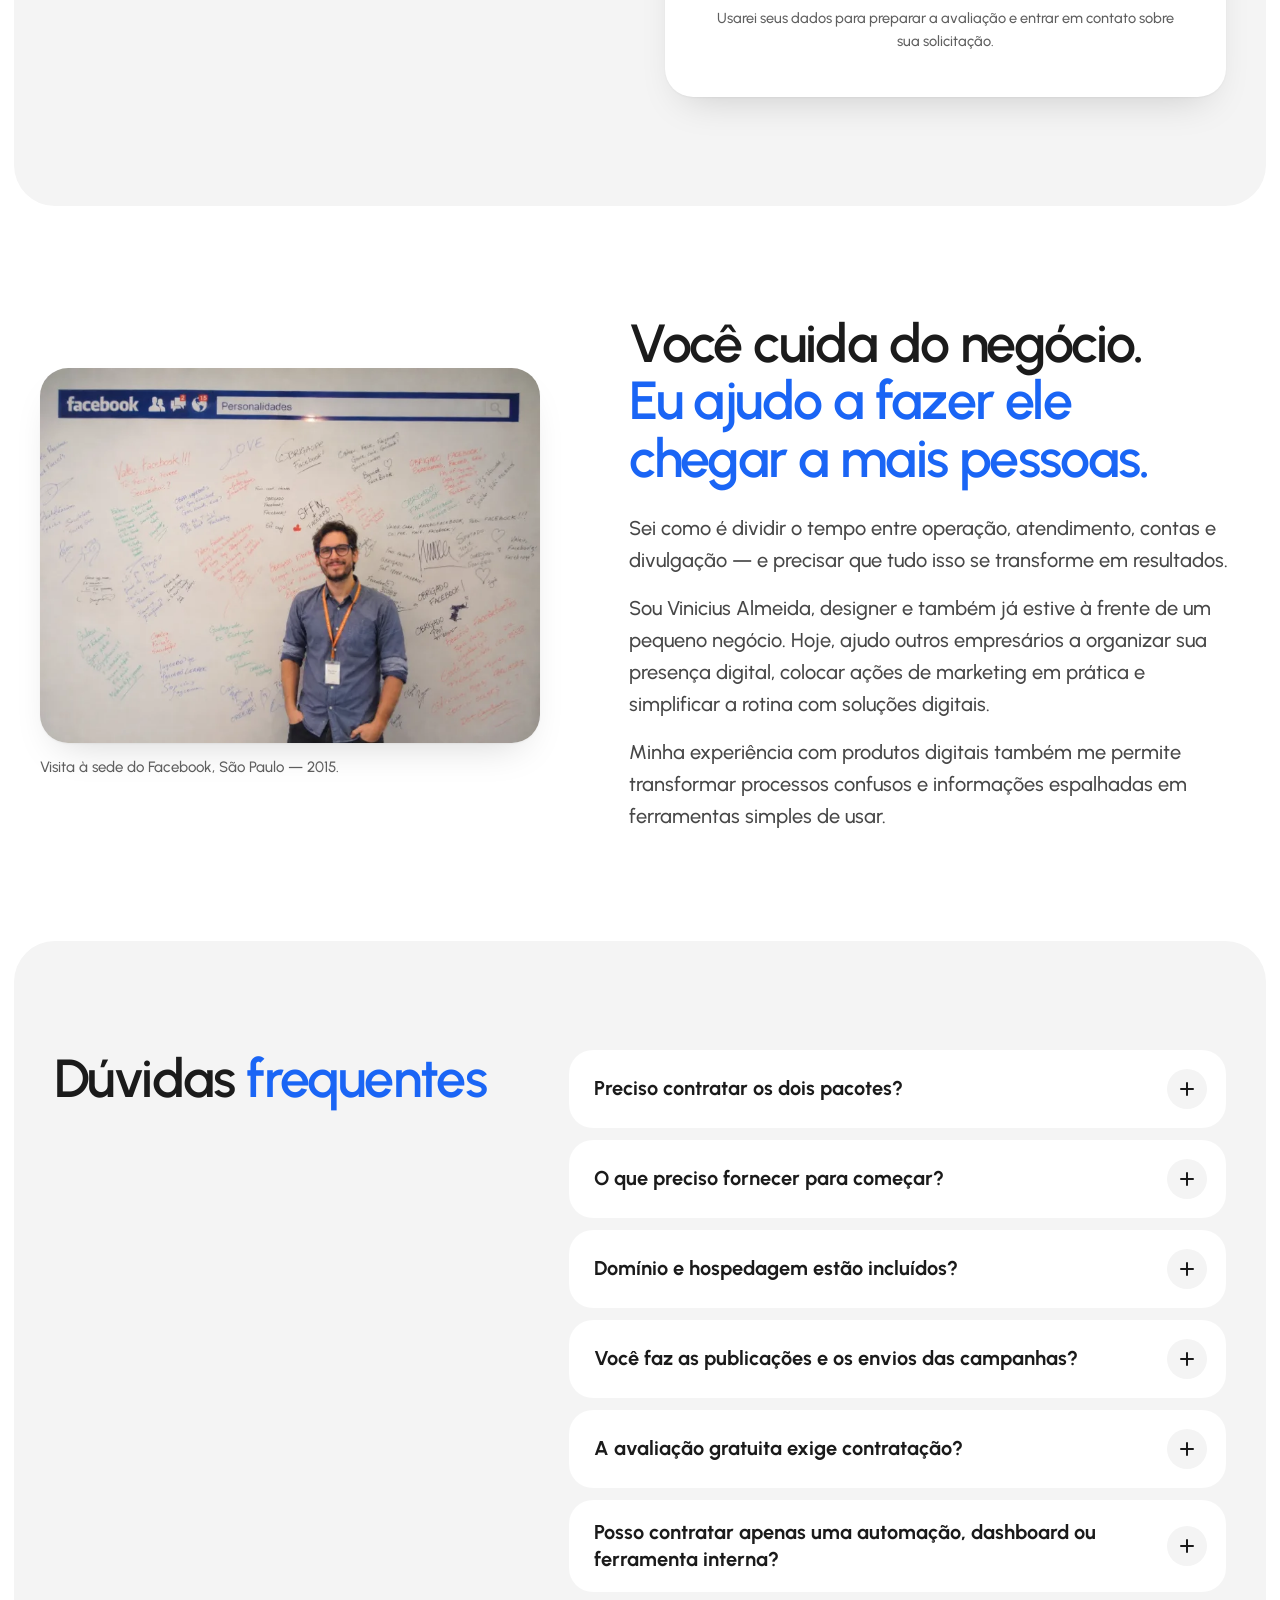
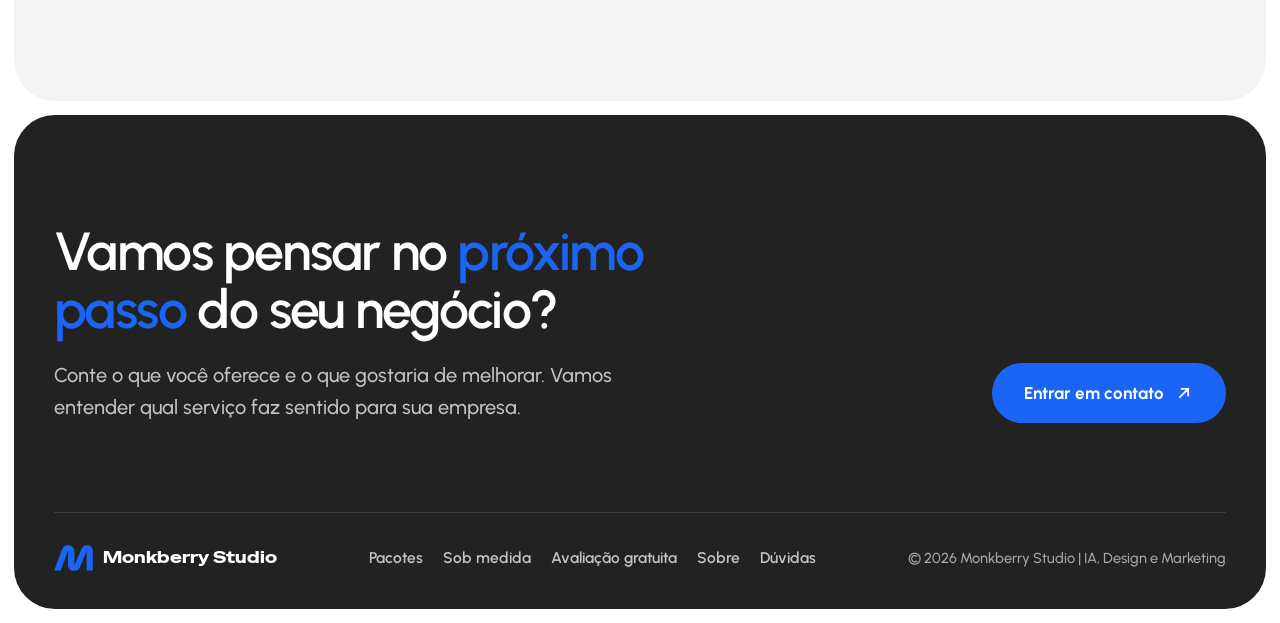
==== commit 502d9a3c: "Rebatiza o site como Monkberry Studio, volta a faixa de Black Friday ao topo e troca o WhatsApp - Lo" ====
--- a/site/index.html
+++ b/site/index.html
@@ -3,16 +3,16 @@
 <head>
   <meta charset="utf-8">
   <meta name="viewport" content="width=device-width, initial-scale=1">
-  <title>Vinicius Almeida · IA e marketing para pequenos negócios</title>
-  <meta name="description" content="IA e marketing para pequenos negócios: sites, campanhas, automações e ferramentas sob medida para vender mais e simplificar a rotina. Avaliação gratuita.">
+  <title>Monkberry Studio | IA, Design e Marketing</title>
+  <meta name="description" content="IA, design e marketing para pequenos negócios: sites, campanhas, automações e ferramentas sob medida para vender mais e facilitar a rotina. Avaliação gratuita.">
   <meta name="theme-color" content="#ffffff">
 
   <!-- Compartilhamento (WhatsApp, Facebook, LinkedIn, X) -->
   <meta property="og:type" content="website">
   <meta property="og:locale" content="pt_BR">
-  <meta property="og:site_name" content="Vinicius Almeida · IA e marketing">
-  <meta property="og:title" content="Vinicius Almeida · IA e marketing para pequenos negócios">
-  <meta property="og:description" content="Sites, campanhas, automações e ferramentas sob medida para atrair clientes e facilitar o dia a dia do seu negócio.">
+  <meta property="og:site_name" content="Monkberry Studio">
+  <meta property="og:title" content="Monkberry Studio | IA, Design e Marketing">
+  <meta property="og:description" content="IA, design e marketing sob medida: sites, campanhas, automações e ferramentas para atrair clientes e facilitar o dia a dia do seu negócio.">
   <!-- Endereço do site. Com domínio próprio, troque "https://darling-griffin-170881.netlify.app"
        pelo domínio nestas três linhas (canonical, og:url e og:image). -->
   <link rel="canonical" href="https://darling-griffin-170881.netlify.app/">
@@ -20,7 +20,7 @@
   <meta property="og:image" content="https://darling-griffin-170881.netlify.app/assets/img/og-image.jpg">
   <meta property="og:image:width" content="1200">
   <meta property="og:image:height" content="630">
-  <meta property="og:image:alt" content="Vinicius Almeida · IA e marketing para vender mais e simplificar sua rotina.">
+  <meta property="og:image:alt" content="Monkberry Studio · IA e marketing para vender mais e simplificar sua rotina.">
   <meta name="twitter:card" content="summary_large_image">
 
   <link rel="icon" href="favicon.svg" type="image/svg+xml">
@@ -28,7 +28,7 @@
 
   <link rel="preconnect" href="https://fonts.googleapis.com">
   <link rel="preconnect" href="https://fonts.gstatic.com" crossorigin>
-  <link rel="stylesheet" href="https://fonts.googleapis.com/css2?family=Urbanist:wght@400..800&display=swap">
+  <link rel="stylesheet" href="https://fonts.googleapis.com/css2?family=Urbanist:wght@400..800&family=Special+Gothic+Expanded+One&display=swap">
   <link rel="stylesheet" href="assets/css/styles.css">
 
   <script>document.documentElement.classList.replace('no-js', 'js');</script>
@@ -66,8 +66,8 @@
   <header class="site-header">
     <div class="site-header__bar">
       <a class="brand" href="#inicio">
-        <span class="brand__mark" aria-hidden="true">V</span>
-        <span class="brand__name">Vinicius Almeida</span>
+        <img class="brand__mark" src="assets/img/logo-m.svg" alt="" width="208" height="140">
+        <span class="brand__name">Monkberry Studio</span>
       </a>
 
       <nav class="site-nav" id="site-nav" aria-label="Principal">
@@ -134,7 +134,7 @@
         </div>
 
         <div class="packages__grid">
-          <article class="package" aria-labelledby="pacote-presenca">
+          <article class="package" id="presenca" aria-labelledby="pacote-presenca">
             <div class="package__top">
               <span class="package__icon" aria-hidden="true"><svg class="icon"><use href="#i-browser"/></svg></span>
               <span class="package__index" aria-hidden="true">01</span>
@@ -501,8 +501,8 @@
   <footer class="site-footer">
     <div class="container site-footer__layout">
       <a class="brand" href="#inicio">
-        <span class="brand__mark" aria-hidden="true">V</span>
-        <span class="brand__name">Vinicius Almeida</span>
+        <img class="brand__mark" src="assets/img/logo-m.svg" alt="" width="208" height="140">
+        <span class="brand__name">Monkberry Studio</span>
       </a>
       <nav class="site-footer__nav" aria-label="Rodapé">
         <ul>
@@ -513,7 +513,7 @@
           <li><a href="#duvidas">Dúvidas</a></li>
         </ul>
       </nav>
-      <p class="site-footer__copy">© <span data-year>2026</span> Vinicius Almeida · IA e marketing</p>
+      <p class="site-footer__copy">© <span data-year>2026</span> Monkberry Studio | IA, Design e Marketing</p>
     </div>
   </footer>
 
--- a/site/assets/css/styles.css
+++ b/site/assets/css/styles.css
@@ -175,12 +175,12 @@
 
 /* ---------- Aviso no topo (desativado por padrão; veja config.js → avisoTopo) ---------- */
 .announcement {
-  --focus: #fff;
+  --focus: var(--ink);
   margin: 12px var(--inset) 0;
   padding: 10px 20px;
   border-radius: 18px;
-  background: var(--accent-strong);
-  color: #fff;
+  background: var(--yellow);
+  color: var(--ink);
   font-size: .9375rem;
   font-weight: 600;
   line-height: 1.45;
@@ -202,12 +202,16 @@
   .announcement .icon { display: none; }
 }
 .announcement__link {
+  padding: 6px 16px;
+  border-radius: 999px;
+  background: var(--ink);
   color: #fff;
   font-weight: 700;
-  text-decoration: underline;
-  text-underline-offset: 3px;
-}
-.announcement__link:hover { text-decoration-thickness: 2px; }
+  text-decoration: none;
+  white-space: nowrap;
+  transition: background-color .2s ease;
+}
+.announcement__link:hover { background: #000; }
 
 /* ---------- Cabeçalho ---------- */
 .site-header {
@@ -238,24 +242,19 @@
   align-items: center;
   gap: 10px;
   border-radius: 999px;
-  font-size: 1.0625rem;
-  font-weight: 700;
-  letter-spacing: -0.01em;
+  font-family: "Special Gothic Expanded One", var(--font);
+  font-size: 1rem;
+  font-weight: 400;
+  letter-spacing: 0;
   text-decoration: none;
   white-space: nowrap;
 }
 
 .brand__mark {
-  display: grid;
-  place-items: center;
-  width: 40px;
-  height: 40px;
-  border-radius: 50%;
-  background: var(--accent);
-  color: #fff;
-  font-size: 1.125rem;
-  font-weight: 800;
-  line-height: 1;
+  display: block;
+  width: auto;
+  height: 26px;
+  flex: none;
 }
 
 .site-nav { margin-inline: auto; }
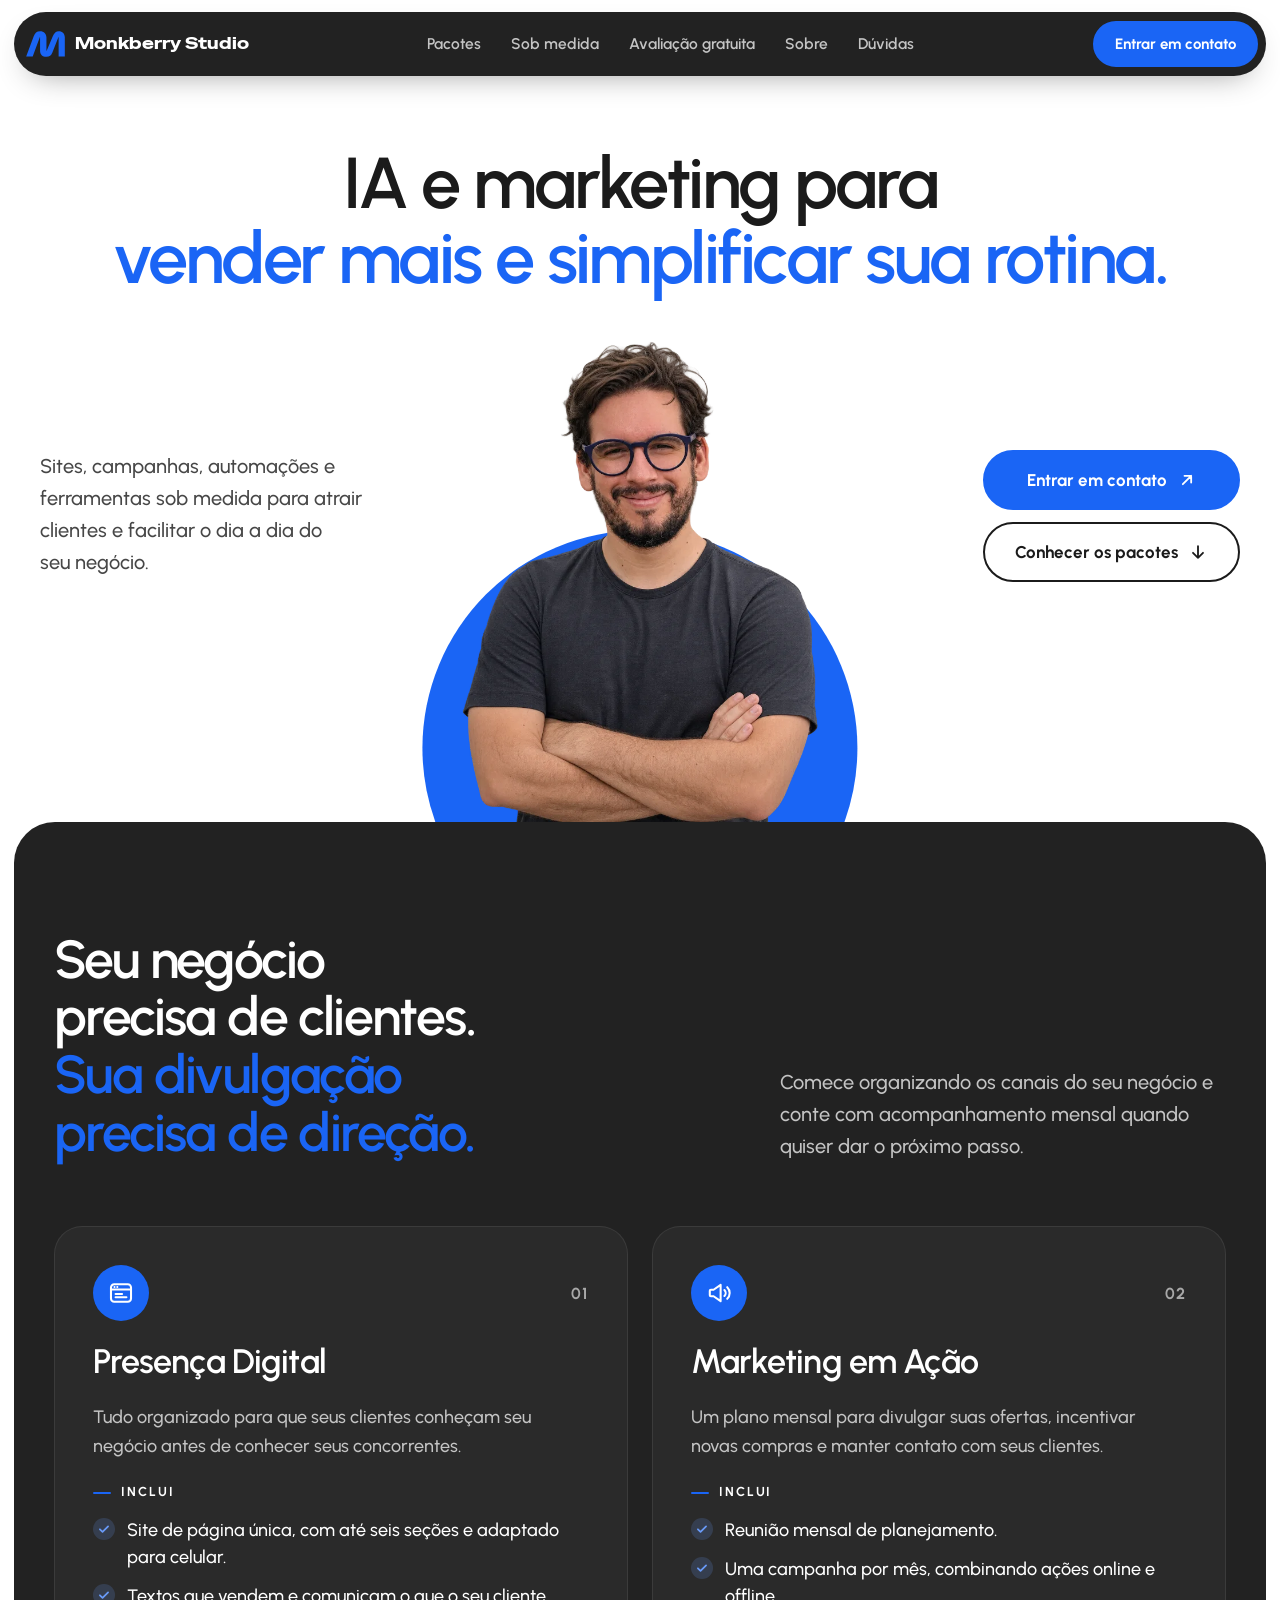
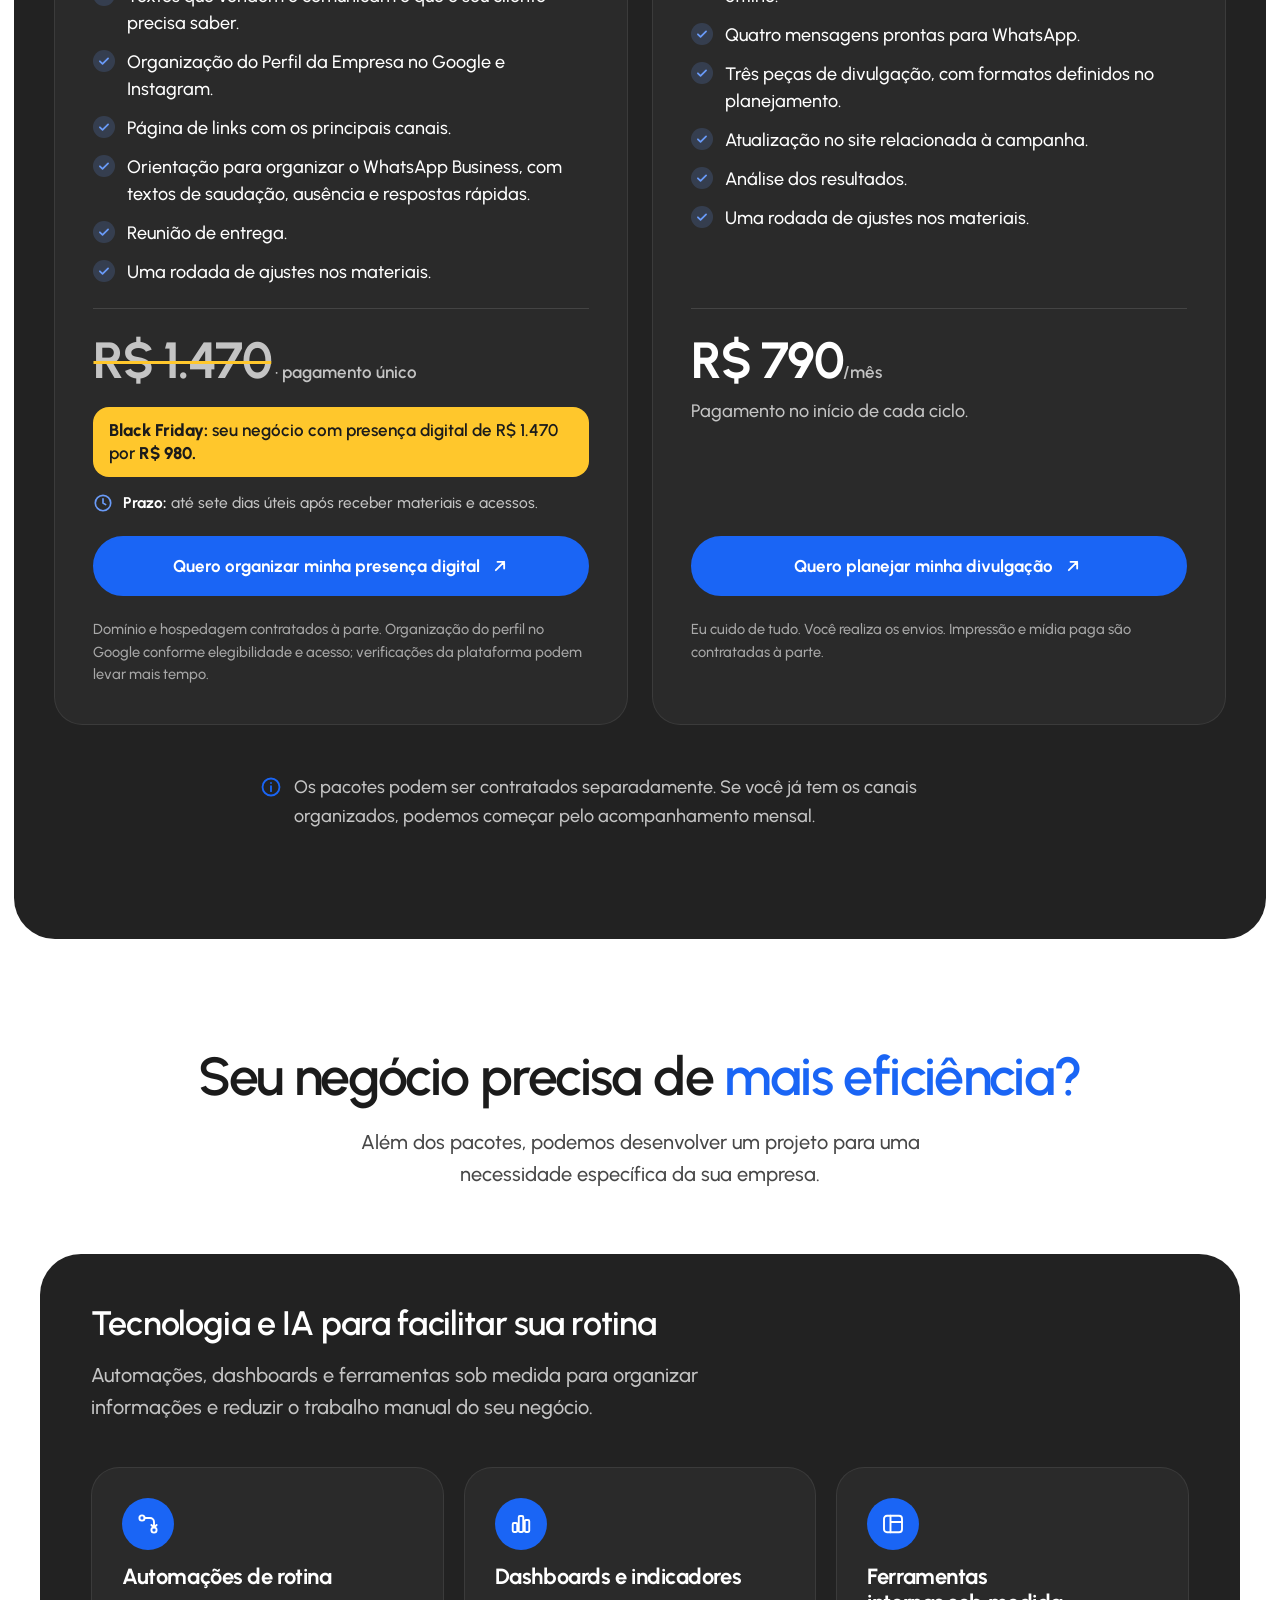
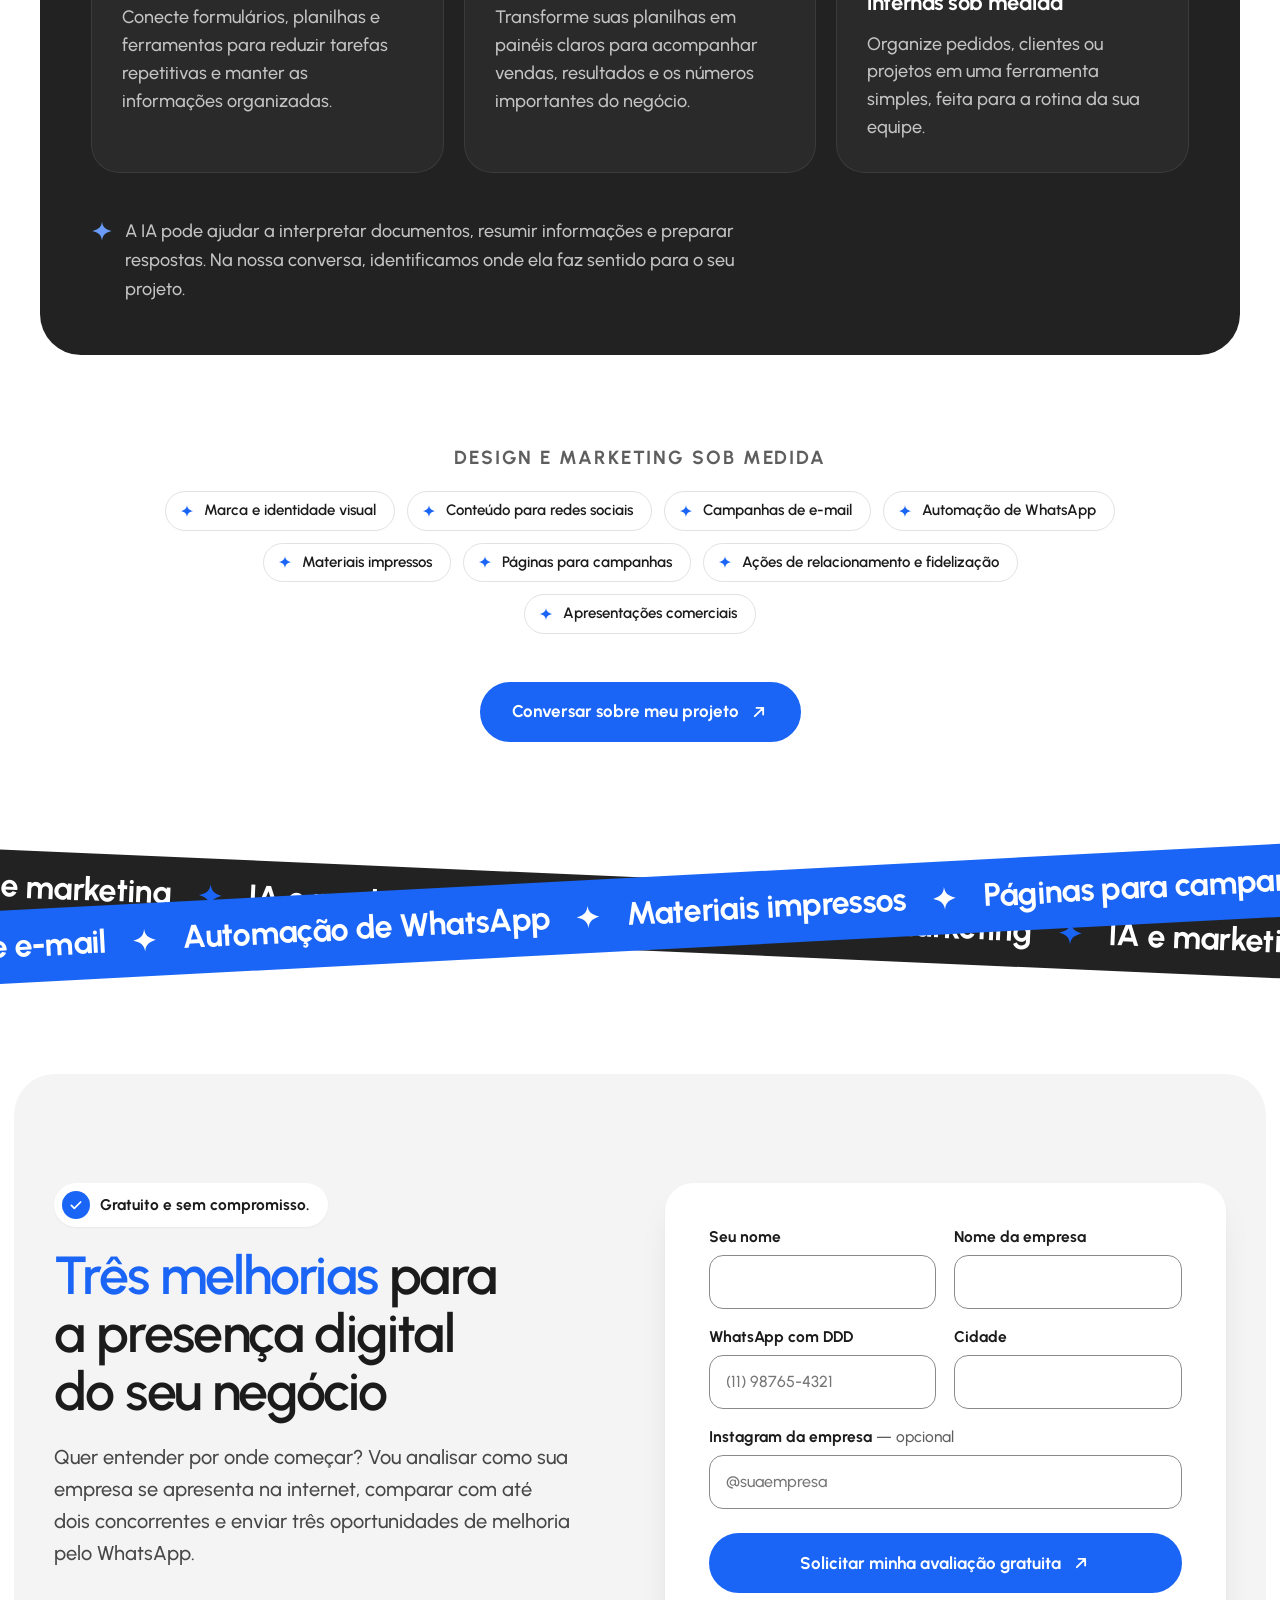
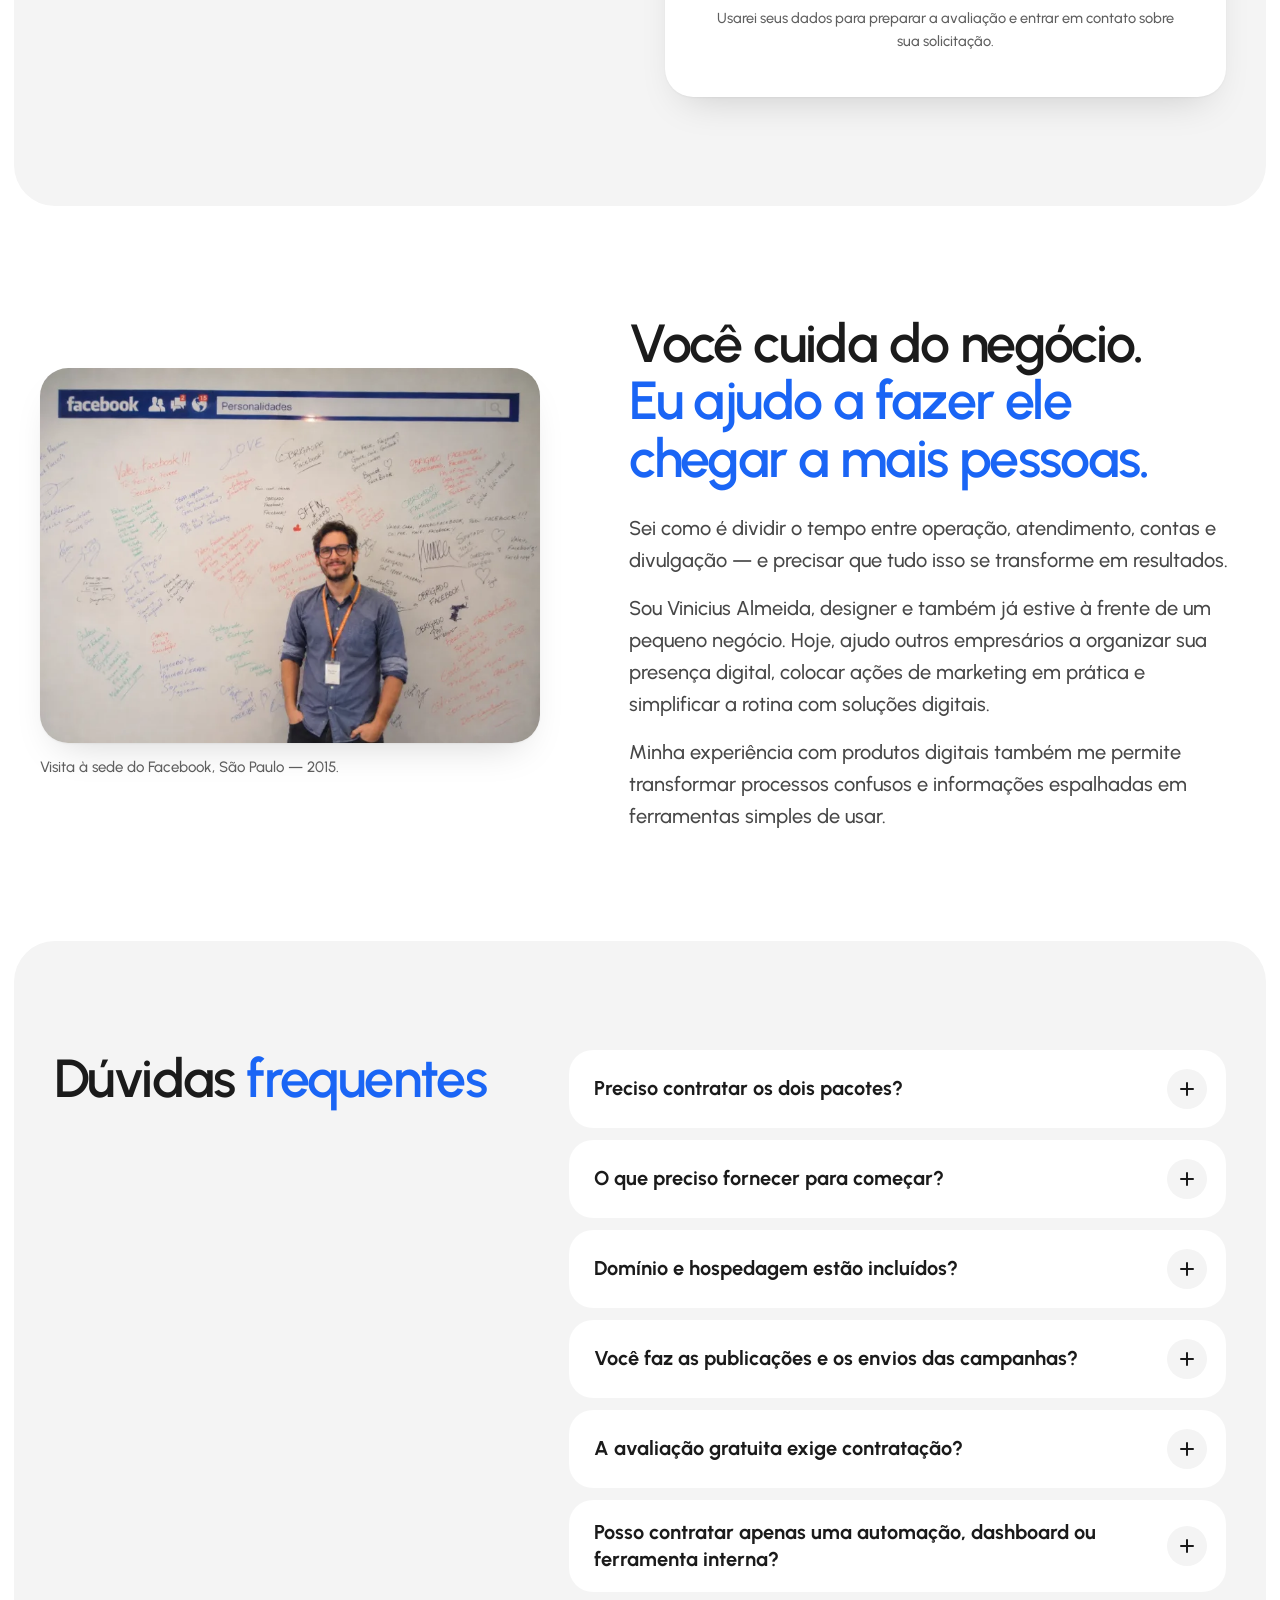
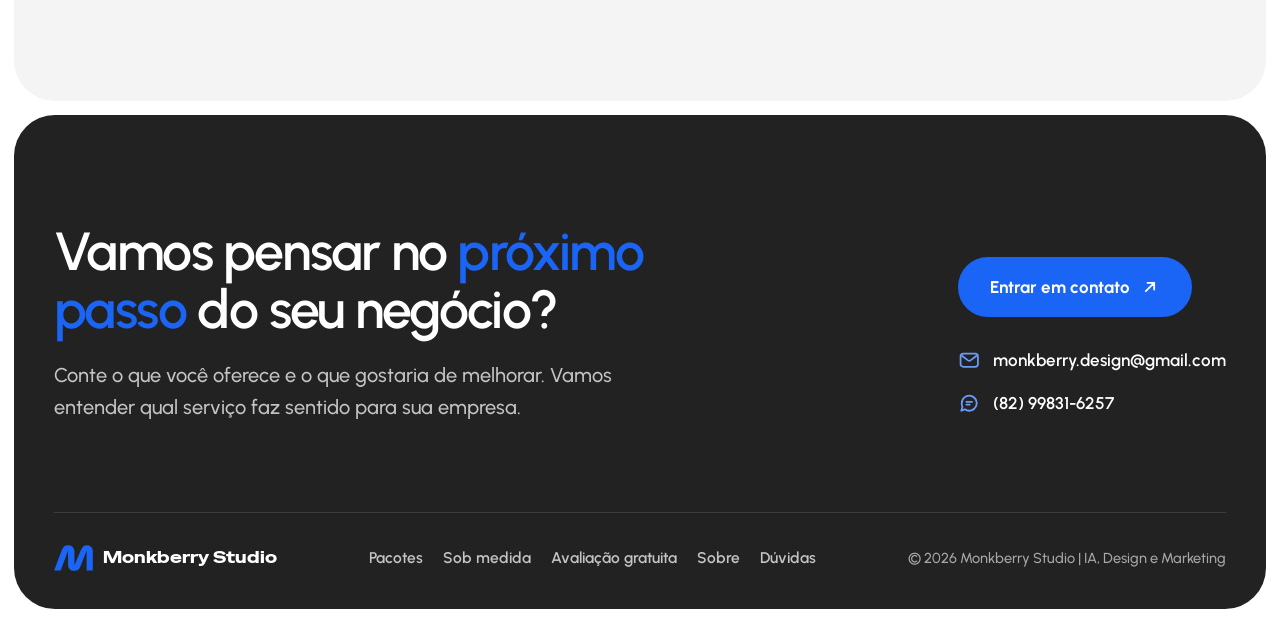
==== commit 5254b9ea: "Mostra e-mail e WhatsApp de contato abaixo do botao Entrar em contato Co-Authored-By: Claude Sonnet " ====
--- a/site/index.html
+++ b/site/index.html
@@ -13,11 +13,11 @@
   <meta property="og:site_name" content="Monkberry Studio">
   <meta property="og:title" content="Monkberry Studio | IA, Design e Marketing">
   <meta property="og:description" content="IA, design e marketing sob medida: sites, campanhas, automações e ferramentas para atrair clientes e facilitar o dia a dia do seu negócio.">
-  <!-- Endereço do site. Com domínio próprio, troque "https://darling-griffin-170881.netlify.app"
-       pelo domínio nestas três linhas (canonical, og:url e og:image). -->
-  <link rel="canonical" href="https://darling-griffin-170881.netlify.app/">
-  <meta property="og:url" content="https://darling-griffin-170881.netlify.app/">
-  <meta property="og:image" content="https://darling-griffin-170881.netlify.app/assets/img/og-image.jpg">
+  <!-- Endereço do site. Se o domínio mudar, troque "https://www.monkberry.com.br"
+       nestas três linhas (canonical, og:url e og:image). -->
+  <link rel="canonical" href="https://www.monkberry.com.br/">
+  <meta property="og:url" content="https://www.monkberry.com.br/">
+  <meta property="og:image" content="https://www.monkberry.com.br/assets/img/og-image.jpg">
   <meta property="og:image:width" content="1200">
   <meta property="og:image:height" content="630">
   <meta property="og:image:alt" content="Monkberry Studio · IA e marketing para vender mais e simplificar sua rotina.">
@@ -51,6 +51,8 @@
     <symbol id="i-flow" viewBox="0 0 24 24"><g fill="none" stroke="currentColor" stroke-width="1.9" stroke-linecap="round" stroke-linejoin="round"><circle cx="6" cy="6" r="2.6"/><circle cx="18" cy="18" r="2.6"/><path d="M8.6 6h5.4a4 4 0 0 1 4 4v5.4M15.4 13l2.6 2.6 2.6-2.6"/></g></symbol>
     <symbol id="i-chart" viewBox="0 0 24 24"><g fill="none" stroke="currentColor" stroke-width="1.9" stroke-linecap="round" stroke-linejoin="round"><rect x="3.75" y="11" width="4.5" height="9" rx="1.2"/><rect x="9.75" y="4" width="4.5" height="16" rx="1.2"/><rect x="15.75" y="8" width="4.5" height="12" rx="1.2"/></g></symbol>
     <symbol id="i-tool" viewBox="0 0 24 24"><g fill="none" stroke="currentColor" stroke-width="1.9" stroke-linecap="round" stroke-linejoin="round"><rect x="3" y="3.75" width="18" height="16.5" rx="3"/><path d="M9.5 3.75v16.5M9.5 10H21"/></g></symbol>
+    <symbol id="i-mail" viewBox="0 0 24 24"><g fill="none" stroke="currentColor" stroke-width="1.9" stroke-linecap="round" stroke-linejoin="round"><rect x="2.75" y="5" width="18.5" height="14" rx="3"/><path d="m4.5 7.5 6.2 4.6a2 2 0 0 0 2.6 0l6.2-4.6"/></g></symbol>
+    <symbol id="i-chat" viewBox="0 0 24 24"><g fill="none" stroke="currentColor" stroke-width="1.9" stroke-linecap="round" stroke-linejoin="round"><path d="M4 12a8 8 0 1 1 3.4 6.5L3.5 20l1.2-3.9A7.9 7.9 0 0 1 4 12Z"/><path d="M9 10.5h6M9 13.5h3.5"/></g></symbol>
     <symbol id="i-alert" viewBox="0 0 24 24"><g fill="none" stroke="currentColor" stroke-width="2" stroke-linecap="round" stroke-linejoin="round"><path d="M10.3 4.2 2.6 17.5a2 2 0 0 0 1.7 3h15.4a2 2 0 0 0 1.7-3L13.7 4.2a2 2 0 0 0-3.4 0Z"/><path d="M12 9.5v4M12 17v.01"/></g></symbol>
   </svg>
 
@@ -490,10 +492,22 @@
           <h2 class="section-title" id="contato-title">Vamos pensar no <span class="hl">próximo passo</span> do seu negócio?</h2>
           <p class="section-intro">Conte o que você oferece e o que gostaria de melhorar. Vamos entender qual serviço faz sentido para sua empresa.</p>
         </div>
-        <a class="btn btn--primary btn--lg" data-whatsapp="contato">
-          Entrar em contato
-          <svg class="icon" aria-hidden="true" focusable="false"><use href="#i-arrow-up-right"/></svg>
-        </a>
+        <div class="cta-final__action">
+          <a class="btn btn--primary btn--lg" data-whatsapp="contato">
+            Entrar em contato
+            <svg class="icon" aria-hidden="true" focusable="false"><use href="#i-arrow-up-right"/></svg>
+          </a>
+          <ul class="contact-list" aria-label="Contatos">
+            <li>
+              <svg class="icon" aria-hidden="true" focusable="false"><use href="#i-mail"/></svg>
+              <a href="mailto:monkberry.design@gmail.com" data-email>monkberry.design@gmail.com</a>
+            </li>
+            <li>
+              <svg class="icon" aria-hidden="true" focusable="false"><use href="#i-chat"/></svg>
+              <a data-whatsapp="contato" data-whatsapp-numero>(82) 99831-6257</a>
+            </li>
+          </ul>
+        </div>
       </div>
     </section>
   </main>
--- a/site/assets/css/styles.css
+++ b/site/assets/css/styles.css
@@ -1180,6 +1180,20 @@
 .cta-final .section-title { max-width: 16em; }
 .cta-final .btn { justify-self: start; }
 
+.cta-final__action { display: grid; gap: 24px; justify-items: start; }
+.contact-list { display: grid; gap: 4px; }
+.contact-list li { display: flex; align-items: center; gap: 12px; color: var(--on-dark-soft); }
+.contact-list .icon { color: var(--accent-soft); }
+.contact-list a {
+  padding-block: 6px;
+  font-size: 1.0625rem;
+  font-weight: 600;
+  color: #fff;
+  text-decoration: none;
+  overflow-wrap: anywhere;
+}
+.contact-list a:hover { text-decoration: underline; text-underline-offset: 4px; }
+
 @media (min-width: 900px) {
   .cta-final__layout {
     grid-template-columns: minmax(0, 1fr) auto;
